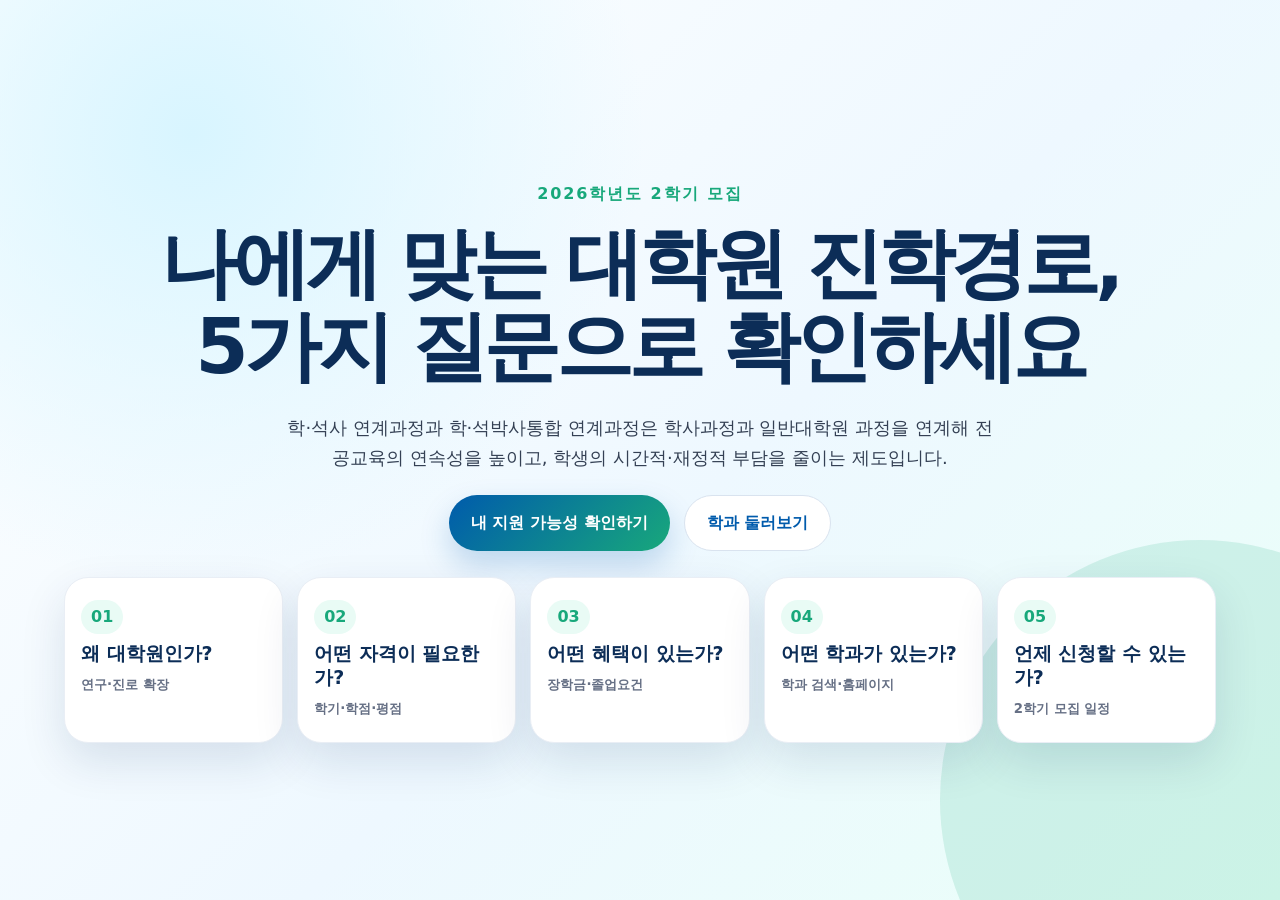
==== index.html @ dcebe4a3 "Add files via upload" ====
<!doctype html>
<html lang="ko">
<head>
  <meta charset="utf-8" />
  <meta name="viewport" content="width=device-width, initial-scale=1" />
  <title>부산대학교 학·석사/학·석박사통합 연계과정 모집 안내</title>
  <meta name="description" content="부산대학교 학·석사 연계과정 및 학·석박사통합 연계과정 안내: 자격 확인, 혜택, 학과, 일정" />
  <link rel="stylesheet" href="style.css" />
</head>
<body>
  <header class="topbar">
    <a class="brand" href="#" onclick="goHome(); return false;" aria-label="처음으로"><span class="seal">PNU</span><span>부산대학교</span></a>
    <nav>
      <a href="#" onclick="openSection('why'); return false;">왜 대학원인가?</a><a href="#" onclick="openSection('check'); return false;">지원 자격</a><a href="#" onclick="openSection('benefits'); return false;">혜택</a><a href="#" onclick="openSection('departments'); return false;">학과</a><a href="#" onclick="openSection('schedule'); return false;">일정</a><a href="#" onclick="openSection('faq'); return false;">Q&A</a>
    </nav>
  </header>

  <main id="top">
    <section class="hero">
      <div class="hero-copy">
        <p class="eyebrow">2026학년도 2학기 모집</p>
        <h1 class="single-line-title">나에게 맞는 대학원 진학경로,<br>5가지 질문으로 확인하세요</h1>
        <p class="lead">학·석사 연계과정과 학·석박사통합 연계과정은 학사과정과 일반대학원 과정을 연계해 전공교육의 연속성을 높이고, 학생의 시간적·재정적 부담을 줄이는 제도입니다.</p>
        <div class="hero-actions"><a class="btn primary" href="#" onclick="openSection('check'); return false;">내 지원 가능성 확인하기</a><a class="btn ghost" href="#" onclick="openSection('departments'); return false;">학과 둘러보기</a></div>
      </div>
      <div class="hero-panel five-questions" aria-label="5가지 핵심 질문">
        <a href="#" onclick="openSection('why'); return false;"><span>01</span><b>왜 대학원인가?</b><small>연구·진로 확장</small></a>
        <a href="#" onclick="openSection('check'); return false;"><span>02</span><b>어떤 자격이 필요한가?</b><small>학기·학점·평점</small></a>
        <a href="#" onclick="openSection('benefits'); return false;"><span>03</span><b>어떤 혜택이 있는가?</b><small>장학금·졸업요건</small></a>
        <a href="#" onclick="openSection('departments'); return false;"><span>04</span><b>어떤 학과가 있는가?</b><small>학과 검색·홈페이지</small></a>
        <a href="#" onclick="openSection('schedule'); return false;"><span>05</span><b>언제 신청할 수 있는가?</b><small>2학기 모집 일정</small></a>
      </div>
    </section>

    <section id="why" class="content-section section why-page">
      <button class="back-btn" type="button" onclick="goHome()">← 처음으로</button>
      <div class="section-title why-title">
        <p class="section-kicker">01 WHY GRADUATE SCHOOL & LINKED PROGRAM</p>
        <h2>왜 대학원인가?<br>왜 연계과정인가?</h2>
        <p>석사는 단순히 학력을 하나 더 쌓는 과정이 아니라, 전공 지식을 바탕으로 실제 문제를 정의하고 해결하는 경험을 만드는 단계입니다. 연계과정은 그 전환을 더 빠르고, 부담은 더 낮게 시작할 수 있도록 돕는 경로입니다.</p>
      </div>

      <div class="why-hero-grid">
        <article class="why-stat primary-stat">
          <span>취업률</span>
          <strong>86.6%</strong>
          <p>대학원 졸업자는 대학교 졸업자보다 높은 취업률을 보이며, 첫 직장 진입 기간도 더 짧게 나타납니다.</p>
        </article>
        <article class="why-stat">
          <span>첫 직장까지</span>
          <strong>3.3개월</strong>
          <p>석사 학위자는 학사 학위자 평균 4.3개월보다 약 한 달 빠르게 첫 직장에 진입합니다.</p>
        </article>
        <article class="why-stat">
          <span>평균 연봉</span>
          <strong>3,371만원</strong>
          <p>학사 평균 2,343만원 대비 약 1,000만원 이상 높은 수준으로 제시됩니다.</p>
        </article>
        <article class="why-stat">
          <span>임금 상승 효과</span>
          <strong>+15.0%</strong>
          <p>대학원 졸업 시 학사 대비 월평균 임금 상승 효과가 있는 것으로 추정됩니다.</p>
        </article>
      </div>

      <div class="why-compare">
        <article>
          <div class="compare-label undergrad">학부</div>
          <h3>지식 습득 중심</h3>
          <ul>
            <li>전공의 기본 개념과 이론을 넓게 배움</li>
            <li>정해진 문제를 이해하고 풀이하는 경험 중심</li>
            <li>진로 탐색의 출발점</li>
          </ul>
        </article>
        <article>
          <div class="compare-label graduate">대학원</div>
          <h3>문제 해결 경험 중심</h3>
          <ul>
            <li>스스로 연구 질문을 만들고 답을 찾아감</li>
            <li>프로젝트·연구실·논문을 통해 전문성을 증명</li>
            <li>전공 연관성이 높은 진로로 연결</li>
          </ul>
        </article>
      </div>

      <div class="why-message-grid">
        <article>
          <span class="why-icon">🌍</span>
          <h3>세계적으로 석사는 ‘기본 자격’이 되는 흐름</h3>
          <p>유럽·미국·일본의 전문 분야에서는 석사가 선택이 아니라 기본 진입 자격처럼 작동하는 경우가 많아지고 있습니다.</p>
        </article>
        <article>
          <span class="why-icon">🤖</span>
          <h3>AI 시대, 단순 스펙보다 ‘전문 문제해결력’</h3>
          <p>반복 업무는 빠르게 자동화되고 있습니다. 대학원은 전공 지식, 데이터 해석, 연구 경험을 통해 대체되기 어려운 역량을 만드는 시간입니다.</p>
        </article>
        <article>
          <span class="why-icon">🚀</span>
          <h3>기약 없는 취준 대신, 성장 경로를 선점</h3>
          <p>취업 준비 기간을 막연히 보내기보다, 연구실 경험과 대학원 과목 이수를 통해 진로의 방향성과 경쟁력을 동시에 높일 수 있습니다.</p>
        </article>
      </div>

      <div class="linked-path-box">
        <div>
          <p class="section-kicker">WHY LINKED PROGRAM</p>
          <h3>그래서, 왜 연계과정인가?</h3>
          <p>학·석사 연계과정과 학·석박사통합 연계과정은 학부에서 대학원으로 넘어가는 시간을 줄이고, 장학금과 졸업요건 완화 혜택을 통해 대학원 진학의 부담을 낮추는 제도입니다.</p>
        </div>
        <ul>
          <li><b>빠르게</b><span>학부 재학 중 대학원 과목 이수, 조건 충족 시 연계 진입</span></li>
          <li><b>가볍게</b><span>등록금 장학금, 연구지원장려금 등 재정 지원 확인</span></li>
          <li><b>확실하게</b><span>관심 학과·연구실·지도교수와 조기에 연결</span></li>
        </ul>
      </div>
    </section>

    <section id="check" class="content-section section checker">
      <button class="back-btn" type="button" onclick="goHome()">← 처음으로</button>
      <div class="section-title">
        <p class="section-kicker">02 ELIGIBILITY CHECK</p>
        <h2>어떤 자격이 필요한가?</h2>
        <p>학과·이수학기·이수학점·평점평균을 입력하면 현재 기준 충족 여부를 간단히 확인할 수 있습니다.</p>
      </div>
      <div class="check-grid">
        <form class="check-card" onsubmit="return false;">
          <label>소속 학과
            <select id="deptSelect" aria-describedby="creditPreview"></select>
          </label>
          <div class="credit-preview" id="creditPreview">
            학과를 선택하면 수료학점 기준이 자동으로 표시됩니다.
          </div>
          <label>현재까지 이수한 학기
            <select id="semesterSelect">
              <option value="4">4학기</option><option value="5">5학기</option><option value="6">6학기</option><option value="7">7학기</option>
              <option value="8">8학기 이상</option>
            </select>
          </label>
          <label>현재 총 이수학점 <input id="creditsInput" type="number" min="0" step="0.5" placeholder="예: 80" /></label>
          <label>총 평점평균 <input id="gpaInput" type="number" min="0" max="4.5" step="0.01" placeholder="예: 3.45" /></label>
          <label class="checkline"><input id="recommendInput" type="checkbox" /> 학과(부)장 또는 지도교수 추천 가능</label>
          <button class="btn primary full" id="checkButton" type="button">확인하기</button>
        </form>
        <div class="result-card" id="resultCard">
          <span class="result-badge">입력 대기</span>
          <h3>정보를 입력하면 결과가 표시됩니다.</h3>
          <p>※ 당해 학기 계절수업 이수학점은 반영하지 않습니다.</p>
        </div>
      </div>
      <div class="notice-row">
        <div><b>개정 전 규정으로도 만족</b><span>현재 모집요강 기준으로 지원 가능성이 높습니다.</span></div>
        <div><b>두 기준 모두 미달하나 희망</b><span>희망 대학원 학과·소속 학과에 상담을 요청하고, 다음 모집 시점의 학점·성적 보완 계획을 세울 수 있습니다.</span></div>
      </div>
    </section>

    <section id="credits" class="content-section section soft">
      <button class="back-btn" type="button" onclick="goHome()">← 처음으로</button>
      <p class="section-kicker">03 HOW TO CHECK CREDITS</p>
      <h2>학점과 학기는 이렇게 확인하세요</h2>
      <ol class="steps">
        <li><b>학생지원시스템 접속</b><span>성적/학적 메뉴에서 총 이수학점과 이수학기를 확인합니다.</span></li>
        <li><b>소속 학과 선택</b><span>학과를 선택하면 해당 학과의 수료학점 기준이 자동으로 표시됩니다.</span></li>
        <li><b>계절수업 제외</b><span>신청 학기의 계절수업 학점은 지원자격 산정에 반영하지 않습니다.</span></li>
        <li><b>최종 확인</b><span>지원 전 소속 학과 또는 진학 희망 대학원 소속 단과대학 행정실에 확인합니다.</span></li>
      </ol>
    </section>

    <section id="benefits" class="content-section section">
      <button class="back-btn" type="button" onclick="goHome()">← 처음으로</button>
      <div class="section-title">
        <p class="section-kicker">04 BENEFITS</p>
        <h2>어떤 혜택이 있는가?</h2>
        <p>장학금과 졸업요건 완화, 대학원 입학 무시험 특별전형 등 실질적인 혜택을 한눈에 볼 수 있도록 재구성했습니다.</p>
      </div>
      <div class="benefit-grid">
        <article class="benefit big"><span>A</span><h3>연계과정 규정상 혜택</h3><p>학부 졸업논문 또는 졸업시험 등 전공별 졸업요건 면제, 일반선택 6학점 감면, 대학원 입학 무시험 특별전형.</p></article>
        <article class="benefit"><span>B</span><h3>BK21 Bridge 장학금</h3><p>BK21 참여학과의 학사과정 최종학기 재학생 대상. 최대 4개월 동안 매월 70만원 지급.</p></article>
        <article class="benefit"><span>C</span><h3>PNU 1000 AX 인재양성 지원</h3><p>SAM분야 진흥장려금, 연구지원장려금 등 연계 가능한 지원 영역을 안내하는 공간입니다.</p></article>
        <article class="benefit"><span>D</span><h3>개별 연구실 지원</h3><p>연구실별 인건비, 프로젝트 참여, 학회·연구비 지원 등은 대학원 학과 홍보 카드에 추가해 안내할 수 있습니다.</p></article>
      </div>
      <div class="table-wrap"><table><thead><tr><th>구분</th><th>지원대상</th><th>지원내용</th><th>유의사항</th></tr></thead><tbody>
        <tr><td>학·석사 연계과정 장학금</td><td>학·석사 연계과정 재학생</td><td>석사과정 2, 3학기 등록금 전액</td><td>8학기 이수자는 학사과정 졸업 전체평점평균 3.8 이상일 때 지급</td></tr>
        <tr><td>학·석박사통합 연계과정 장학금</td><td>학·석박사통합 연계과정 재학생</td><td>석사 2·3학기, 박사 5·6학기 등록금 전액</td><td>등록 후 학기 중 학생 개별 계좌로 지급 예정</td></tr>
        <tr><td>SAM분야 진흥장려금</td><td>기초보호학문분야 재학생</td><td>학기당 50만원 내외</td><td>성적·서류 기준 충족 필요</td></tr>
        <tr><td>연구지원장려금</td><td>연계과정 재학생</td><td>학기당 50만원</td><td>학회참석, 연구자료 수집 등 연구 관련 경비</td></tr>
      </tbody></table></div>
    </section>

    <section id="departments" class="content-section section soft">
      <button class="back-btn" type="button" onclick="goHome()">← 처음으로</button>
      <div class="section-title">
        <p class="section-kicker">05 DEPARTMENTS</p>
        <h2>어떤 학과가 있는가?</h2>
        <p>부산대학교 일반대학원 학과안내 정보를 바탕으로 위치, 전화번호, 홈페이지 바로가기를 카드형 배너로 구성했습니다. 학과명·계열·해시태그 키워드로 검색해 원하는 대학원 학과를 빠르게 확인할 수 있습니다.</p>
      </div>
      <div class="department-tools" aria-label="학과 검색 및 계열 필터">
        <label class="dept-search">학과 검색
          <input id="graduateDeptSearch" type="search" placeholder="예: 경영학과, #AI, #바이오, #교사교육" />
        </label>
        <div class="dept-tabs" id="graduateDeptTabs" aria-label="계열 선택"></div>
      </div>
      <div class="dept-info-note">
        <b>안내</b>
        <span>학과별 세부 전형, 면접 여부, 모집인원은 지원 학과 사무실에서 최종 확인해야 합니다. 해시태그는 학과명·계열·홈페이지 성격을 바탕으로 한 탐색용 키워드입니다.</span>
      </div>
      <div class="graduate-dept-grid" id="graduateDeptGrid"></div>
    </section>

    <section id="schedule" class="content-section section">
      <button class="back-btn" type="button" onclick="goHome()">← 처음으로</button>
      <p class="section-kicker">06 SCHEDULE</p><h2>2026학년도 2학기 전형 일정</h2>
      <div class="timeline">
        <div><time>추후 공지</time><b>지원서 교부·접수</b><span>진학 희망 대학원 소속 단과대학 행정실 제출</span></div>
        <div><time>추후 공지</time><b>전형</b><span>모집학과별 시행, 필요 시 면접 실시</span></div>
        <div><time>추후 공지</time><b>전형결과 제출</b><span>단과대학에서 결과 취합 후 학사과 제출</span></div>
        <div><time>추후 공지</time><b>합격자 발표</b><span>단과대학 또는 모집학과에서 개별 통지</span></div>
      </div>
    </section>

    <section id="faq" class="content-section section soft">
      <button class="back-btn" type="button" onclick="goHome()">← 처음으로</button>
      <p class="section-kicker">07 FAQ</p><h2>자주 묻는 질문</h2>
      <details open><summary>학사과정과 대학원 학과가 달라도 지원할 수 있나요?</summary><p>가능합니다. 다만 소속대학 학과(부)장 또는 지도교수의 추천을 받아야 하며, 진학 희망 대학원 학과의 선수과목을 졸업 전까지 이수해야 할 수 있습니다.</p></details>
      <details><summary>대학원 입학시험을 따로 보나요?</summary><p>대학원 입학 무시험 특별전형으로 선발됩니다. 다만 학과가 희망하는 경우 면접을 실시할 수 있습니다.</p></details>
      <details><summary>선발 후 수강신청 학점은 어떻게 되나요?</summary><p>선발된 학기부터 매 학기 최대 6학점까지 추가 신청할 수 있습니다.</p></details>
      <details><summary>포기하면 장학금은 어떻게 되나요?</summary><p>석사 또는 박사과정 중 중도 포기하는 경우, 포기한 날이 속하는 학기의 장학금은 반납해야 합니다. BK21 Bridge 장학금 및 장려금은 별도 기준을 따릅니다.</p></details>
    </section>

    <section id="contact" class="content-section section contact">
      <button class="back-btn" type="button" onclick="goHome()">← 처음으로</button>
      <div><p class="section-kicker">CONTACT</p><h2>문의처</h2></div>
      <div class="contact-grid">
        <p><b>학사과</b><span>학적 051-510-1212~3 / 수업 051-510-1221~3</span></p>
        <p><b>재무과</b><span>등록금 051-510-1051</span></p>
        <p><b>학생과</b><span>연계과정 장학금, SAM분야 진흥장려금 051-510-1282</span></p>
        <p><b>대학원혁신실</b><span>BK21 Bridge 장학금, 연구지원장려금 051-510-7988, 1901</span></p>
      </div>
    </section>
  </main>

  <footer>© Pusan National University · 학·석사/학·석박사통합 연계과정 안내 페이지 초안</footer>
<script>

function openSection(sectionId) {
  const hero = document.querySelector('.hero');
  if (hero) hero.style.display = 'none';
  document.querySelectorAll('.content-section').forEach(section => {
    section.classList.remove('active');
  });
  const target = document.getElementById(sectionId);
  if (target) {
    target.classList.add('active');
    target.scrollTop = 0;
  }
}
function goHome() {
  document.querySelectorAll('.content-section').forEach(section => {
    section.classList.remove('active');
  });
  const hero = document.querySelector('.hero');
  if (hero) hero.style.display = 'grid';
}

const DEPT_OPTIONS = [{"label": "간호대학 간호학과", "total": 134, "semCredits": [17, 34, 51, 68, 85, 102, 118, 134, null, null, null, null], "source": "간호대학 간호학과", "note": ""}, {"label": "경영대학 경영학과", "total": 126, "semCredits": [16, 32, 48, 64, 80, 96, 111, 126, null, null, null, null], "source": "인문대학 전 학과, 사회과학대학 행정학과·정치외교학과·사회학과·심리학과·미디어커뮤니케이션학과, 생활과학대학 스포츠과학과, 경영대학 경영학과,글로벌자유전공학부", "note": ""}, {"label": "경제통상대학 국제학부", "total": 125, "semCredits": [16, 32, 48, 64, 80, 96, 110.5, 125, null, null, null, null], "source": "경제통상대학 국제학부", "note": ""}, {"label": "경제통상대학 국제학부를 제외한 전 학과(부)", "total": 128, "semCredits": [16, 32, 48, 64, 80, 96, 112, 128, null, null, null, null], "source": "경제통상대학 국제학부를 제외한 전 학과(부)", "note": "국제학부는 125학점 기준을 선택"}, {"label": "공과대학 건축학과", "total": 168, "semCredits": [17, 34, 51, 68, 85, 102, 119, 136, 152, 168, null, null], "source": "공과대학 건축학과", "note": ""}, {"label": "공과대학 건축학과를 제외한 전 학과(부)", "total": 137, "semCredits": [17, 34, 51, 68, 85, 102, 119.5, 137, null, null, null, null], "source": "공과대학 건축학과를 제외한 전 학과(부), 나노과학기술대학 전 학과, 생명자원과학대학 바이오산업기계공학과·IT응용공학과·바이오환경에너지학과·조경학과", "note": "건축학과는 168학점 기준을 선택"}, {"label": "글로벌자유전공학부", "total": 126, "semCredits": [16, 32, 48, 64, 80, 96, 111, 126, null, null, null, null], "source": "인문대학 전 학과, 사회과학대학 행정학과·정치외교학과·사회학과·심리학과·미디어커뮤니케이션학과, 생활과학대학 스포츠과학과, 경영대학 경영학과,글로벌자유전공학부", "note": ""}, {"label": "나노과학기술대학 전 학과", "total": 137, "semCredits": [17, 34, 51, 68, 85, 102, 119.5, 137, null, null, null, null], "source": "공과대학 건축학과를 제외한 전 학과(부), 나노과학기술대학 전 학과, 생명자원과학대학 바이오산업기계공학과·IT응용공학과·바이오환경에너지학과·조경학과", "note": "나노과학기술대학 소속 학과 공통 기준"}, {"label": "사범대학 교육학과", "total": 135, "semCredits": [17, 34, 51, 68, 85, 102, 118.5, 135, null, null, null, null], "source": "사범대학 국어교육과·영어교육과·독어교육과·불어교육과·교육학과·일반사회교육과·역사교육과·지리교육과·윤리교육과·체육교육과", "note": ""}, {"label": "사범대학 국어교육과", "total": 135, "semCredits": [17, 34, 51, 68, 85, 102, 118.5, 135, null, null, null, null], "source": "사범대학 국어교육과·영어교육과·독어교육과·불어교육과·교육학과·일반사회교육과·역사교육과·지리교육과·윤리교육과·체육교육과", "note": ""}, {"label": "사범대학 독어교육과", "total": 135, "semCredits": [17, 34, 51, 68, 85, 102, 118.5, 135, null, null, null, null], "source": "사범대학 국어교육과·영어교육과·독어교육과·불어교육과·교육학과·일반사회교육과·역사교육과·지리교육과·윤리교육과·체육교육과", "note": ""}, {"label": "사범대학 물리교육과", "total": 141, "semCredits": [17.5, 35, 52.5, 70, 87.5, 105, 123, 141, null, null, null, null], "source": "사범대학 수학교육과·물리교육과·화학교육과·생물교육과·지구과학교육과·유아교육과·특수교육과", "note": ""}, {"label": "사범대학 불어교육과", "total": 135, "semCredits": [17, 34, 51, 68, 85, 102, 118.5, 135, null, null, null, null], "source": "사범대학 국어교육과·영어교육과·독어교육과·불어교육과·교육학과·일반사회교육과·역사교육과·지리교육과·윤리교육과·체육교육과", "note": ""}, {"label": "사범대학 생물교육과", "total": 141, "semCredits": [17.5, 35, 52.5, 70, 87.5, 105, 123, 141, null, null, null, null], "source": "사범대학 수학교육과·물리교육과·화학교육과·생물교육과·지구과학교육과·유아교육과·특수교육과", "note": ""}, {"label": "사범대학 수학교육과", "total": 141, "semCredits": [17.5, 35, 52.5, 70, 87.5, 105, 123, 141, null, null, null, null], "source": "사범대학 수학교육과·물리교육과·화학교육과·생물교육과·지구과학교육과·유아교육과·특수교육과", "note": ""}, {"label": "사범대학 역사교육과", "total": 135, "semCredits": [17, 34, 51, 68, 85, 102, 118.5, 135, null, null, null, null], "source": "사범대학 국어교육과·영어교육과·독어교육과·불어교육과·교육학과·일반사회교육과·역사교육과·지리교육과·윤리교육과·체육교육과", "note": ""}, {"label": "사범대학 영어교육과", "total": 135, "semCredits": [17, 34, 51, 68, 85, 102, 118.5, 135, null, null, null, null], "source": "사범대학 국어교육과·영어교육과·독어교육과·불어교육과·교육학과·일반사회교육과·역사교육과·지리교육과·윤리교육과·체육교육과", "note": ""}, {"label": "사범대학 유아교육과", "total": 141, "semCredits": [17.5, 35, 52.5, 70, 87.5, 105, 123, 141, null, null, null, null], "source": "사범대학 수학교육과·물리교육과·화학교육과·생물교육과·지구과학교육과·유아교육과·특수교육과", "note": ""}, {"label": "사범대학 윤리교육과", "total": 135, "semCredits": [17, 34, 51, 68, 85, 102, 118.5, 135, null, null, null, null], "source": "사범대학 국어교육과·영어교육과·독어교육과·불어교육과·교육학과·일반사회교육과·역사교육과·지리교육과·윤리교육과·체육교육과", "note": ""}, {"label": "사범대학 일반사회교육과", "total": 135, "semCredits": [17, 34, 51, 68, 85, 102, 118.5, 135, null, null, null, null], "source": "사범대학 국어교육과·영어교육과·독어교육과·불어교육과·교육학과·일반사회교육과·역사교육과·지리교육과·윤리교육과·체육교육과", "note": ""}, {"label": "사범대학 지구과학교육과", "total": 141, "semCredits": [17.5, 35, 52.5, 70, 87.5, 105, 123, 141, null, null, null, null], "source": "사범대학 수학교육과·물리교육과·화학교육과·생물교육과·지구과학교육과·유아교육과·특수교육과", "note": ""}, {"label": "사범대학 지리교육과", "total": 135, "semCredits": [17, 34, 51, 68, 85, 102, 118.5, 135, null, null, null, null], "source": "사범대학 국어교육과·영어교육과·독어교육과·불어교육과·교육학과·일반사회교육과·역사교육과·지리교육과·윤리교육과·체육교육과", "note": ""}, {"label": "사범대학 체육교육과", "total": 135, "semCredits": [17, 34, 51, 68, 85, 102, 118.5, 135, null, null, null, null], "source": "사범대학 국어교육과·영어교육과·독어교육과·불어교육과·교육학과·일반사회교육과·역사교육과·지리교육과·윤리교육과·체육교육과", "note": ""}, {"label": "사범대학 특수교육과", "total": 141, "semCredits": [17.5, 35, 52.5, 70, 87.5, 105, 123, 141, null, null, null, null], "source": "사범대학 수학교육과·물리교육과·화학교육과·생물교육과·지구과학교육과·유아교육과·특수교육과", "note": ""}, {"label": "사범대학 화학교육과", "total": 141, "semCredits": [17.5, 35, 52.5, 70, 87.5, 105, 123, 141, null, null, null, null], "source": "사범대학 수학교육과·물리교육과·화학교육과·생물교육과·지구과학교육과·유아교육과·특수교육과", "note": ""}, {"label": "사회과학대학 문헌정보학과", "total": 129, "semCredits": [16, 32, 48, 64, 80, 96, 112.5, 129, null, null, null, null], "source": "사회과학대학 사회복지학과·문헌정보학과, 자연과학대학 전 학과, 생활과학대학 스포츠과학과를 제외한 전 학과, 예술대학 전 학과, 생명자원과학대학 식품자원경제학과", "note": ""}, {"label": "사회과학대학 미디어커뮤니케이션학과", "total": 126, "semCredits": [16, 32, 48, 64, 80, 96, 111, 126, null, null, null, null], "source": "인문대학 전 학과, 사회과학대학 행정학과·정치외교학과·사회학과·심리학과·미디어커뮤니케이션학과, 생활과학대학 스포츠과학과, 경영대학 경영학과,글로벌자유전공학부", "note": ""}, {"label": "사회과학대학 사회복지학과", "total": 129, "semCredits": [16, 32, 48, 64, 80, 96, 112.5, 129, null, null, null, null], "source": "사회과학대학 사회복지학과·문헌정보학과, 자연과학대학 전 학과, 생활과학대학 스포츠과학과를 제외한 전 학과, 예술대학 전 학과, 생명자원과학대학 식품자원경제학과", "note": ""}, {"label": "사회과학대학 사회학과", "total": 126, "semCredits": [16, 32, 48, 64, 80, 96, 111, 126, null, null, null, null], "source": "인문대학 전 학과, 사회과학대학 행정학과·정치외교학과·사회학과·심리학과·미디어커뮤니케이션학과, 생활과학대학 스포츠과학과, 경영대학 경영학과,글로벌자유전공학부", "note": ""}, {"label": "사회과학대학 심리학과", "total": 126, "semCredits": [16, 32, 48, 64, 80, 96, 111, 126, null, null, null, null], "source": "인문대학 전 학과, 사회과학대학 행정학과·정치외교학과·사회학과·심리학과·미디어커뮤니케이션학과, 생활과학대학 스포츠과학과, 경영대학 경영학과,글로벌자유전공학부", "note": ""}, {"label": "사회과학대학 정치외교학과", "total": 126, "semCredits": [16, 32, 48, 64, 80, 96, 111, 126, null, null, null, null], "source": "인문대학 전 학과, 사회과학대학 행정학과·정치외교학과·사회학과·심리학과·미디어커뮤니케이션학과, 생활과학대학 스포츠과학과, 경영대학 경영학과,글로벌자유전공학부", "note": ""}, {"label": "사회과학대학 행정학과", "total": 126, "semCredits": [16, 32, 48, 64, 80, 96, 111, 126, null, null, null, null], "source": "인문대학 전 학과, 사회과학대학 행정학과·정치외교학과·사회학과·심리학과·미디어커뮤니케이션학과, 생활과학대학 스포츠과학과, 경영대학 경영학과,글로벌자유전공학부", "note": ""}, {"label": "생명자원과학대학 IT응용공학과", "total": 137, "semCredits": [17, 34, 51, 68, 85, 102, 119.5, 137, null, null, null, null], "source": "공과대학 건축학과를 제외한 전 학과(부), 나노과학기술대학 전 학과, 생명자원과학대학 바이오산업기계공학과·IT응용공학과·바이오환경에너지학과·조경학과", "note": ""}, {"label": "생명자원과학대학 동물생명자원과학과", "total": 132, "semCredits": [16.5, 33, 49.5, 66, 82.5, 99, 115.5, 132, null, null, null, null], "source": "생명자원과학대학 식물생명과학과·원예생명과학과·동물생명자원과학과·식품공학과·생명환경화학과·바이오소재과학과", "note": ""}, {"label": "생명자원과학대학 바이오산업기계공학과", "total": 137, "semCredits": [17, 34, 51, 68, 85, 102, 119.5, 137, null, null, null, null], "source": "공과대학 건축학과를 제외한 전 학과(부), 나노과학기술대학 전 학과, 생명자원과학대학 바이오산업기계공학과·IT응용공학과·바이오환경에너지학과·조경학과", "note": ""}, {"label": "생명자원과학대학 바이오소재과학과", "total": 132, "semCredits": [16.5, 33, 49.5, 66, 82.5, 99, 115.5, 132, null, null, null, null], "source": "생명자원과학대학 식물생명과학과·원예생명과학과·동물생명자원과학과·식품공학과·생명환경화학과·바이오소재과학과", "note": ""}, {"label": "생명자원과학대학 바이오환경에너지학과", "total": 137, "semCredits": [17, 34, 51, 68, 85, 102, 119.5, 137, null, null, null, null], "source": "공과대학 건축학과를 제외한 전 학과(부), 나노과학기술대학 전 학과, 생명자원과학대학 바이오산업기계공학과·IT응용공학과·바이오환경에너지학과·조경학과", "note": ""}, {"label": "생명자원과학대학 생명환경화학과", "total": 132, "semCredits": [16.5, 33, 49.5, 66, 82.5, 99, 115.5, 132, null, null, null, null], "source": "생명자원과학대학 식물생명과학과·원예생명과학과·동물생명자원과학과·식품공학과·생명환경화학과·바이오소재과학과", "note": ""}, {"label": "생명자원과학대학 식물생명과학과", "total": 132, "semCredits": [16.5, 33, 49.5, 66, 82.5, 99, 115.5, 132, null, null, null, null], "source": "생명자원과학대학 식물생명과학과·원예생명과학과·동물생명자원과학과·식품공학과·생명환경화학과·바이오소재과학과", "note": ""}, {"label": "생명자원과학대학 식품공학과", "total": 132, "semCredits": [16.5, 33, 49.5, 66, 82.5, 99, 115.5, 132, null, null, null, null], "source": "생명자원과학대학 식물생명과학과·원예생명과학과·동물생명자원과학과·식품공학과·생명환경화학과·바이오소재과학과", "note": ""}, {"label": "생명자원과학대학 식품자원경제학과", "total": 129, "semCredits": [16, 32, 48, 64, 80, 96, 112.5, 129, null, null, null, null], "source": "사회과학대학 사회복지학과·문헌정보학과, 자연과학대학 전 학과, 생활과학대학 스포츠과학과를 제외한 전 학과, 예술대학 전 학과, 생명자원과학대학 식품자원경제학과", "note": ""}, {"label": "생명자원과학대학 원예생명과학과", "total": 132, "semCredits": [16.5, 33, 49.5, 66, 82.5, 99, 115.5, 132, null, null, null, null], "source": "생명자원과학대학 식물생명과학과·원예생명과학과·동물생명자원과학과·식품공학과·생명환경화학과·바이오소재과학과", "note": ""}, {"label": "생명자원과학대학 조경학과", "total": 137, "semCredits": [17, 34, 51, 68, 85, 102, 119.5, 137, null, null, null, null], "source": "공과대학 건축학과를 제외한 전 학과(부), 나노과학기술대학 전 학과, 생명자원과학대학 바이오산업기계공학과·IT응용공학과·바이오환경에너지학과·조경학과", "note": ""}, {"label": "생활과학대학 스포츠과학과", "total": 126, "semCredits": [16, 32, 48, 64, 80, 96, 111, 126, null, null, null, null], "source": "인문대학 전 학과, 사회과학대학 행정학과·정치외교학과·사회학과·심리학과·미디어커뮤니케이션학과, 생활과학대학 스포츠과학과, 경영대학 경영학과,글로벌자유전공학부", "note": ""}, {"label": "생활과학대학 스포츠과학과를 제외한 전 학과", "total": 129, "semCredits": [16, 32, 48, 64, 80, 96, 112.5, 129, null, null, null, null], "source": "사회과학대학 사회복지학과·문헌정보학과, 자연과학대학 전 학과, 생활과학대학 스포츠과학과를 제외한 전 학과, 예술대학 전 학과, 생명자원과학대학 식품자원경제학과", "note": "스포츠과학과는 126학점 기준을 선택"}, {"label": "약학대학 약학부", "total": 229, "semCredits": [19.5, 39, 59, 79, 99.5, 120, 139, 158, 179.5, 201, 215, 229], "source": "약학대학 약학부", "note": ""}, {"label": "예술대학 전 학과", "total": 129, "semCredits": [16, 32, 48, 64, 80, 96, 112.5, 129, null, null, null, null], "source": "사회과학대학 사회복지학과·문헌정보학과, 자연과학대학 전 학과, 생활과학대학 스포츠과학과를 제외한 전 학과, 예술대학 전 학과, 생명자원과학대학 식품자원경제학과", "note": "예술대학 소속 학과 공통 기준"}, {"label": "원예생명과학과 특성화고졸재직자", "total": 120, "semCredits": [16, 32, 46, 60, 75, 90, 105, 120, null, null, null, null], "source": "원예생명과학과 특성화고졸재직자", "note": ""}, {"label": "의과대학 의예과", "total": 82, "semCredits": [20.5, 41, 61.5, 82, null, null, null, null, null, null, null, null], "source": "의과대학 의예과", "note": ""}, {"label": "의과대학 의학과", "total": 181, "semCredits": [20, 40, 60, 80, 100, 120, 150.5, 181, null, null, null, null], "source": "의과대학 의학과", "note": ""}, {"label": "인문대학 전 학과", "total": 126, "semCredits": [16, 32, 48, 64, 80, 96, 111, 126, null, null, null, null], "source": "인문대학 전 학과, 사회과학대학 행정학과·정치외교학과·사회학과·심리학과·미디어커뮤니케이션학과, 생활과학대학 스포츠과학과, 경영대학 경영학과,글로벌자유전공학부", "note": "인문대학 소속 학과 공통 기준"}, {"label": "자연과학대학 전 학과", "total": 129, "semCredits": [16, 32, 48, 64, 80, 96, 112.5, 129, null, null, null, null], "source": "사회과학대학 사회복지학과·문헌정보학과, 자연과학대학 전 학과, 생활과학대학 스포츠과학과를 제외한 전 학과, 예술대학 전 학과, 생명자원과학대학 식품자원경제학과", "note": "자연과학대학 소속 학과 공통 기준"}, {"label": "정보의생명공학대학 전 학과(부)", "total": 133, "semCredits": [17, 34, 51, 68, 85, 102, 117.5, 133, null, null, null, null], "source": "정보의생명공학대학 전 학과(부)", "note": "정보의생명공학대학 소속 학과(부) 공통 기준"}, {"label": "치의학전문대학원 학·석사통합과정 중 학사과정", "total": 104, "semCredits": [17.5, 35, 52.5, 70, 87, 104, null, null, null, null, null, null], "source": "치의학전문대학원 및 한의학전문대학원 학·석사통합과정 중 학사과정", "note": ""}, {"label": "한의학전문대학원 학·석사통합과정 중 학사과정", "total": 104, "semCredits": [17.5, 35, 52.5, 70, 87, 104, null, null, null, null, null, null], "source": "치의학전문대학원 및 한의학전문대학원 학·석사통합과정 중 학사과정", "note": ""}];

const GRAD_DEPARTMENTS = [
  {
    "category": "인문사회계열",
    "name": "국어국문학과",
    "location": "인문대 교수연구동 109호",
    "phone": "051-510-1509",
    "homepage": "https://bkorea.pusan.ac.kr/bkorea/index.do",
    "keywords": [
      "#인문사회",
      "#인문",
      "#사회과학",
      "#전공홈페이지",
      "#한국어",
      "#한국문학",
      "#문학",
      "#언어",
      "#국어국문"
    ]
  },
  {
    "category": "인문사회계열",
    "name": "일어일문학과",
    "location": "인문대 교수연구동 109호",
    "phone": "051-510-1509",
    "homepage": "https://japan.pusan.ac.kr/japan/index.do",
    "keywords": [
      "#인문사회",
      "#인문",
      "#사회과학",
      "#전공홈페이지",
      "#일본어",
      "#일본문학",
      "#일본문화",
      "#일어일문"
    ]
  },
  {
    "category": "인문사회계열",
    "name": "영어영문학과",
    "location": "인문대 교수연구동 114호",
    "phone": "051-510-1510",
    "homepage": "https://pnuenglish.pusan.ac.kr/pnuenglish/index.do",
    "keywords": [
      "#인문사회",
      "#인문",
      "#사회과학",
      "#전공홈페이지",
      "#영어",
      "#영문학",
      "#영미문화",
      "#영어영문"
    ]
  },
  {
    "category": "인문사회계열",
    "name": "한문학과",
    "location": "인문대 교수연구동 213호",
    "phone": "051-510-1516",
    "homepage": "https://hanmun.pusan.ac.kr/hanmun/index.do",
    "keywords": [
      "#인문사회",
      "#인문",
      "#사회과학",
      "#전공홈페이지",
      "#한문",
      "#고전",
      "#동아시아"
    ]
  },
  {
    "category": "인문사회계열",
    "name": "사학과",
    "location": "인문대 교수연구동 216호",
    "phone": "051-510-1513",
    "homepage": "https://history.pusan.ac.kr/history/index.do",
    "keywords": [
      "#인문사회",
      "#인문",
      "#사회과학",
      "#전공홈페이지",
      "#역사",
      "#한국사",
      "#세계사"
    ]
  },
  {
    "category": "인문사회계열",
    "name": "독어독문학과",
    "location": "인문대 교수연구동 116호",
    "phone": "051-510-1512",
    "homepage": "https://german.pusan.ac.kr/german/index.do",
    "keywords": [
      "#인문사회",
      "#인문",
      "#사회과학",
      "#전공홈페이지",
      "#독일어",
      "#독일문학",
      "#유럽문화",
      "#독어독문"
    ]
  },
  {
    "category": "인문사회계열",
    "name": "노어노문학과",
    "location": "인문대 교수연구동 117호",
    "phone": "051-510-1671",
    "homepage": "https://russia.pusan.ac.kr/russia/index.do",
    "keywords": [
      "#인문사회",
      "#인문",
      "#사회과학",
      "#전공홈페이지",
      "#러시아어",
      "#러시아문학",
      "#지역학",
      "#노어노문"
    ]
  },
  {
    "category": "인문사회계열",
    "name": "언어정보학과",
    "location": "인문대 교수연구동 215호",
    "phone": "051-510-1518",
    "homepage": "https://linguistics.pusan.ac.kr/linguistics/index.do",
    "keywords": [
      "#인문사회",
      "#인문",
      "#사회과학",
      "#전공홈페이지",
      "#언어학",
      "#언어정보",
      "#텍스트분석"
    ]
  },
  {
    "category": "인문사회계열",
    "name": "불어불문학과",
    "location": "인문대 교수연구동 115호",
    "phone": "051-510-1511",
    "homepage": "https://french.pusan.ac.kr/french/index.do",
    "keywords": [
      "#인문사회",
      "#인문",
      "#사회과학",
      "#전공홈페이지",
      "#프랑스어",
      "#프랑스문학",
      "#유럽문화",
      "#불어불문"
    ]
  },
  {
    "category": "인문사회계열",
    "name": "중어중문학과",
    "location": "인문대 교수연구동 108호",
    "phone": "051-510-1508",
    "homepage": "https://china.pusan.ac.kr/china/index.do",
    "keywords": [
      "#인문사회",
      "#인문",
      "#사회과학",
      "#전공홈페이지",
      "#중국어",
      "#중국문학",
      "#중국문화",
      "#중어중문"
    ]
  },
  {
    "category": "인문사회계열",
    "name": "고고학과",
    "location": "인문대 교수연구동 218호",
    "phone": "051-510-1517",
    "homepage": "https://archaeology.pusan.ac.kr/archaeology/index.do",
    "keywords": [
      "#인문사회",
      "#인문",
      "#사회과학",
      "#전공홈페이지",
      "#고고학",
      "#문화유산",
      "#발굴",
      "#고고"
    ]
  },
  {
    "category": "인문사회계열",
    "name": "철학과",
    "location": "인문대 교수연구동 217호",
    "phone": "051-510-1514",
    "homepage": "https://philosophy.pusan.ac.kr/philosophy/index.do",
    "keywords": [
      "#인문사회",
      "#인문",
      "#사회과학",
      "#전공홈페이지",
      "#철학",
      "#윤리",
      "#인문학"
    ]
  },
  {
    "category": "인문사회계열",
    "name": "행정학과",
    "location": "사회관 213호",
    "phone": "051-510-1557",
    "homepage": "https://pub-adm.pusan.ac.kr/pub-adm/index.do",
    "keywords": [
      "#인문사회",
      "#인문",
      "#사회과학",
      "#전공홈페이지",
      "#행정학",
      "#정책",
      "#공공관리",
      "#행정"
    ]
  },
  {
    "category": "인문사회계열",
    "name": "정치외교학과",
    "location": "사회관 124호",
    "phone": "051-510-1558",
    "homepage": "https://bkorea.pusan.ac.kr/bkorea/index.do",
    "keywords": [
      "#인문사회",
      "#인문",
      "#사회과학",
      "#전공홈페이지",
      "#정치학",
      "#외교",
      "#국제관계",
      "#정치외교"
    ]
  },
  {
    "category": "인문사회계열",
    "name": "사회학과",
    "location": "사회관 314호",
    "phone": "051-510-1560",
    "homepage": "https://soc.pusan.ac.kr/soc/index.do",
    "keywords": [
      "#인문사회",
      "#인문",
      "#사회과학",
      "#전공홈페이지",
      "#사회조사",
      "#사회문제",
      "#데이터분석",
      "#사회"
    ]
  },
  {
    "category": "인문사회계열",
    "name": "심리학과",
    "location": "사회관 416호",
    "phone": "051-510-1561",
    "homepage": "https://psy.pusan.ac.kr/psy/index.do",
    "keywords": [
      "#인문사회",
      "#인문",
      "#사회과학",
      "#전공홈페이지",
      "#심리학",
      "#상담",
      "#인지과학",
      "#심리"
    ]
  },
  {
    "category": "인문사회계열",
    "name": "미디어커뮤니케이션학과",
    "location": "사회관 117호",
    "phone": "051-510-1563",
    "homepage": "https://comm.pusan.ac.kr/comm/index.do",
    "keywords": [
      "#인문사회",
      "#인문",
      "#사회과학",
      "#전공홈페이지",
      "#미디어",
      "#커뮤니케이션",
      "#저널리즘",
      "#미디어커뮤니케이션"
    ]
  },
  {
    "category": "인문사회계열",
    "name": "사회복지학과",
    "location": "사회관 417호",
    "phone": "051-510-1559",
    "homepage": "https://swf.pusan.ac.kr/swf/index.do",
    "keywords": [
      "#인문사회",
      "#인문",
      "#사회과학",
      "#전공홈페이지",
      "#사회복지",
      "#복지정책",
      "#지역사회"
    ]
  },
  {
    "category": "인문사회계열",
    "name": "문헌정보학과",
    "location": "사회관 108호",
    "phone": "051-510-1562",
    "homepage": "https://lais.pusan.ac.kr/",
    "keywords": [
      "#인문사회",
      "#인문",
      "#사회과학",
      "#전공홈페이지",
      "#문헌정보",
      "#도서관",
      "#정보서비스"
    ]
  },
  {
    "category": "인문사회계열",
    "name": "국어교육학과",
    "location": "제2사범관 306호",
    "phone": "051-510-1611",
    "homepage": "https://koredu.pusan.ac.kr/koredu/index.do",
    "keywords": [
      "#인문사회",
      "#인문",
      "#사회과학",
      "#전공홈페이지",
      "#한국어",
      "#한국문학",
      "#문학",
      "#언어",
      "#교육학"
    ]
  },
  {
    "category": "인문사회계열",
    "name": "교육학과",
    "location": "제2교수연구동 413호",
    "phone": "051-510-1615",
    "homepage": "https://ed.pusan.ac.kr/ed/index.do",
    "keywords": [
      "#인문사회",
      "#인문",
      "#사회과학",
      "#전공홈페이지",
      "#교육학",
      "#교육정책",
      "#교육공학",
      "#교육"
    ]
  },
  {
    "category": "인문사회계열",
    "name": "유아교육학과",
    "location": "보육종합센터 403호",
    "phone": "051-510-1616",
    "homepage": "https://child.pusan.ac.kr/child/index.do",
    "keywords": [
      "#인문사회",
      "#인문",
      "#사회과학",
      "#전공홈페이지",
      "#교육학",
      "#교육정책",
      "#교육공학",
      "#유아교육",
      "#영유아"
    ]
  },
  {
    "category": "인문사회계열",
    "name": "특수교육학과",
    "location": "성학관 408호",
    "phone": "051-510-1643",
    "homepage": "https://special.pusan.ac.kr/special/index.do",
    "keywords": [
      "#인문사회",
      "#인문",
      "#사회과학",
      "#전공홈페이지",
      "#교육학",
      "#교육정책",
      "#교육공학",
      "#특수교육",
      "#장애교육"
    ]
  },
  {
    "category": "인문사회계열",
    "name": "윤리교육학과",
    "location": "제1사범관 404호",
    "phone": "051-510-1620",
    "homepage": "https://ethics.pusan.ac.kr/ethics/index.do",
    "keywords": [
      "#인문사회",
      "#인문",
      "#사회과학",
      "#전공홈페이지",
      "#교육학",
      "#교육정책",
      "#교육공학",
      "#윤리교육",
      "#도덕교육"
    ]
  },
  {
    "category": "인문사회계열",
    "name": "사회교육학과",
    "location": "제2교수연구동 207-1호",
    "phone": "051-510-1617",
    "homepage": "https://socialedu.pusan.ac.kr/socialedu/index.do",
    "keywords": [
      "#인문사회",
      "#인문",
      "#사회과학",
      "#전공홈페이지",
      "#교육학",
      "#교육정책",
      "#교육공학",
      "#사회교육",
      "#교사교육"
    ]
  },
  {
    "category": "인문사회계열",
    "name": "무역학과",
    "location": "경제통상관 410호",
    "phone": "051-510-1657",
    "homepage": "https://pnutrade.pusan.ac.kr/pnutrade/index.do",
    "keywords": [
      "#인문사회",
      "#인문",
      "#사회과학",
      "#전공홈페이지",
      "#무역",
      "#국제통상",
      "#글로벌비즈니스"
    ]
  },
  {
    "category": "인문사회계열",
    "name": "경제학과",
    "location": "경제통상관 411호",
    "phone": "051-510-1658",
    "homepage": "https://pnuecon.pusan.ac.kr/pnuecon/index.do",
    "keywords": [
      "#인문사회",
      "#인문",
      "#사회과학",
      "#전공홈페이지",
      "#경제학",
      "#금융",
      "#데이터분석",
      "#경제"
    ]
  },
  {
    "category": "인문사회계열",
    "name": "공공정책학과",
    "location": "경제통상관 403호",
    "phone": "051-510-7668",
    "homepage": "https://ppm.pusan.ac.kr/ppm/index.do",
    "keywords": [
      "#인문사회",
      "#인문",
      "#사회과학",
      "#전공홈페이지",
      "#공공정책",
      "#정책분석",
      "#거버넌스"
    ]
  },
  {
    "category": "인문사회계열",
    "name": "경영학과",
    "location": "경영관 101-1호",
    "phone": "051-510-7663~4, 1659, 1660, 1678, 1854",
    "homepage": "https://biz.pusan.ac.kr/biz/index.do",
    "keywords": [
      "#인문사회",
      "#인문",
      "#사회과학",
      "#전공홈페이지",
      "#경영학",
      "#마케팅",
      "#재무",
      "#조직",
      "#경영"
    ]
  },
  {
    "category": "인문사회계열",
    "name": "아동가족학과",
    "location": "생활환경관 205호",
    "phone": "051-510-1658",
    "homepage": "https://cdfs.pusan.ac.kr/cdfs/index.do",
    "keywords": [
      "#인문사회",
      "#인문",
      "#사회과학",
      "#전공홈페이지",
      "#아동",
      "#가족",
      "#생활과학",
      "#아동가족"
    ]
  },
  {
    "category": "인문사회계열",
    "name": "법학과",
    "location": "법학관 110호",
    "phone": "051-510-1580",
    "homepage": "https://collegeoflaw.pusan.ac.kr/collegeoflaw/index.do",
    "keywords": [
      "#인문사회",
      "#인문",
      "#사회과학",
      "#전공홈페이지",
      "#법학",
      "#공법",
      "#사법"
    ]
  },
  {
    "category": "인문사회계열",
    "name": "식품자원경제학과",
    "location": "밀양캠퍼스 생명자원과학관 3248호",
    "phone": "055-350-5570",
    "homepage": "https://agecon.pusan.ac.kr/agecon/index.do",
    "keywords": [
      "#인문사회",
      "#인문",
      "#사회과학",
      "#전공홈페이지",
      "#경제학",
      "#금융",
      "#데이터분석",
      "#식품자원경제"
    ]
  },
  {
    "category": "인문사회계열",
    "name": "관광컨벤션학과",
    "location": "경제통상관 412호",
    "phone": "051-510-1855",
    "homepage": "https://convention.pusan.ac.kr/convention/index.do",
    "keywords": [
      "#인문사회",
      "#인문",
      "#사회과학",
      "#전공홈페이지",
      "#관광",
      "#컨벤션",
      "#MICE",
      "#관광컨벤션"
    ]
  },
  {
    "category": "인문사회계열",
    "name": "외국어교육학과_영어교육학전공",
    "location": "제2사범관 110호",
    "phone": "051-510-1612",
    "homepage": "https://englishedu.pusan.ac.kr/",
    "keywords": [
      "#인문사회",
      "#인문",
      "#사회과학",
      "#전공홈페이지",
      "#한국어",
      "#한국문학",
      "#문학",
      "#언어",
      "#영어교육"
    ]
  },
  {
    "category": "인문사회계열",
    "name": "불어교육과",
    "location": "제2사범관 212호",
    "phone": "051-510-1613",
    "homepage": "https://fredu.pusan.ac.kr/fredu/index.do",
    "keywords": [
      "#인문사회",
      "#인문",
      "#사회과학",
      "#전공홈페이지",
      "#프랑스어",
      "#프랑스문학",
      "#유럽문화",
      "#불어교육과"
    ]
  },
  {
    "category": "인문사회계열",
    "name": "독어교육과",
    "location": "제2사범관 209호",
    "phone": "051-510-1614",
    "homepage": "https://geredu.pusan.ac.kr/geredu/index.do",
    "keywords": [
      "#인문사회",
      "#인문",
      "#사회과학",
      "#전공홈페이지",
      "#독일어",
      "#독일문학",
      "#유럽문화",
      "#독어교육과"
    ]
  },
  {
    "category": "자연과학계열",
    "name": "수학과",
    "location": "공동연구소동 413호",
    "phone": "051-510-1767",
    "homepage": "https://math.pusan.ac.kr/math/index.do",
    "keywords": [
      "#자연과학",
      "#기초과학",
      "#전공홈페이지",
      "#수학",
      "#통계",
      "#모델링"
    ]
  },
  {
    "category": "자연과학계열",
    "name": "통계학과",
    "location": "자연대연구실험동 111호",
    "phone": "051-510-1768",
    "homepage": "https://stat.pusan.ac.kr/stat/index.do",
    "keywords": [
      "#자연과학",
      "#기초과학",
      "#전공홈페이지",
      "#통계학",
      "#데이터사이언스",
      "#AI",
      "#통계"
    ]
  },
  {
    "category": "자연과학계열",
    "name": "물리학과",
    "location": "제1물리관 102호",
    "phone": "051-510",
    "homepage": "https://phys.pusan.ac.kr/",
    "keywords": [
      "#자연과학",
      "#기초과학",
      "#전공홈페이지",
      "#물리학",
      "#양자",
      "#소재",
      "#물리"
    ]
  },
  {
    "category": "자연과학계열",
    "name": "화학과",
    "location": "화학관 118호",
    "phone": "051-510-1770",
    "homepage": "https://chem.pusan.ac.kr/chem/index.do",
    "keywords": [
      "#자연과학",
      "#기초과학",
      "#전공홈페이지",
      "#화학",
      "#분자",
      "#소재"
    ]
  },
  {
    "category": "자연과학계열",
    "name": "생명시스템학과",
    "location": "생물관 215-B호",
    "phone": "051-510-1772",
    "homepage": "https://bk21-bio.pusan.ac.kr/",
    "keywords": [
      "#자연과학",
      "#기초과학",
      "#전공홈페이지",
      "#생명시스템"
    ]
  },
  {
    "category": "자연과학계열",
    "name": "지구과학과",
    "location": "지구관 315호",
    "phone": "051-510-1626",
    "homepage": "https://earth.pusan.ac.kr/earth/index.do",
    "keywords": [
      "#자연과학",
      "#기초과학",
      "#전공홈페이지",
      "#지구과"
    ]
  },
  {
    "category": "자연과학계열",
    "name": "지구환경시스템학부_지질환경과학전공",
    "location": "공동실험실습관 703호",
    "phone": "051-510-1771",
    "homepage": "https://geology.pusan.ac.kr/geology/index.do",
    "keywords": [
      "#자연과학",
      "#기초과학",
      "#전공홈페이지",
      "#지질학",
      "#지구과학",
      "#자원",
      "#지구환경시스템학부",
      "#지질환경과학"
    ]
  },
  {
    "category": "자연과학계열",
    "name": "지구환경시스템학부_해양학전공",
    "location": "공동실험실습관 807호",
    "phone": "051-510-1774",
    "homepage": "https://ocean.pusan.ac.kr/ocean/index.do",
    "keywords": [
      "#자연과학",
      "#기초과학",
      "#전공홈페이지",
      "#해양",
      "#수산",
      "#환경",
      "#지구환경시스템학부",
      "#해양학"
    ]
  },
  {
    "category": "자연과학계열",
    "name": "지구환경시스템학부_대기과학전공",
    "location": "자연대 연구실험동 508호",
    "phone": "051-510-1791",
    "homepage": "https://atmos.pusan.ac.kr/atmos/index.do",
    "keywords": [
      "#자연과학",
      "#기초과학",
      "#전공홈페이지",
      "#지구환경시스템학부",
      "#대기과학"
    ]
  },
  {
    "category": "자연과학계열",
    "name": "수학교육학과",
    "location": "공동연구소동 412호",
    "phone": "051-510-1622",
    "homepage": "https://mathedu.pusan.ac.kr/mathedu/index.do",
    "keywords": [
      "#자연과학",
      "#기초과학",
      "#전공홈페이지",
      "#교육학",
      "#교육정책",
      "#교육공학",
      "#수학",
      "#통계",
      "#모델링"
    ]
  },
  {
    "category": "자연과학계열",
    "name": "과학교육학과_물리교육학전공",
    "location": "제1물리관 210호",
    "phone": "051-510-1623",
    "homepage": "https://physedu.pusan.ac.kr/physedu/index.do",
    "keywords": [
      "#자연과학",
      "#기초과학",
      "#전공홈페이지",
      "#교육학",
      "#교육정책",
      "#교육공학",
      "#물리학",
      "#양자",
      "#소재"
    ]
  },
  {
    "category": "자연과학계열",
    "name": "과학교육학과_화학교육학전공",
    "location": "화학관 322호",
    "phone": "051-510-1624",
    "homepage": "https://chemedu.pusan.ac.kr/chemedu/index.do",
    "keywords": [
      "#자연과학",
      "#기초과학",
      "#전공홈페이지",
      "#교육학",
      "#교육정책",
      "#교육공학",
      "#화학",
      "#분자",
      "#소재"
    ]
  },
  {
    "category": "자연과학계열",
    "name": "과학교육학과_생물교육학전공",
    "location": "생물관 216-1호",
    "phone": "051-510-1625",
    "homepage": "https://edubio.pusan.ac.kr/edubio/index.do",
    "keywords": [
      "#자연과학",
      "#기초과학",
      "#전공홈페이지",
      "#교육학",
      "#교육정책",
      "#교육공학",
      "#과학교육학과",
      "#생물교육학"
    ]
  },
  {
    "category": "자연과학계열",
    "name": "약학과",
    "location": "약학관 201호",
    "phone": "051-510-1683~6",
    "homepage": "https://pharmacy.pusan.ac.kr/pharmacy/index.do",
    "keywords": [
      "#자연과학",
      "#기초과학",
      "#전공홈페이지",
      "#약학",
      "#신약개발",
      "#제약"
    ]
  },
  {
    "category": "자연과학계열",
    "name": "제약학과",
    "location": "약학관 201호",
    "phone": "051-510-1683~6",
    "homepage": "https://pharmacy.pusan.ac.kr/pharmacy/index.do",
    "keywords": [
      "#자연과학",
      "#기초과학",
      "#전공홈페이지",
      "#약학",
      "#신약개발",
      "#제약"
    ]
  },
  {
    "category": "자연과학계열",
    "name": "간호학과",
    "location": "양산캠퍼스 간호대학 123호",
    "phone": "051-510-8305~7",
    "homepage": "https://nursing.pusan.ac.kr/nursing/index.do",
    "keywords": [
      "#자연과학",
      "#기초과학",
      "#전공홈페이지",
      "#간호학",
      "#보건",
      "#임상",
      "#간호"
    ]
  },
  {
    "category": "자연과학계열",
    "name": "실내환경디자인학과",
    "location": "생활환경대 실험실습동 115호",
    "phone": "051-510-1711",
    "homepage": "https://che.pusan.ac.kr/che/index.do",
    "keywords": [
      "#자연과학",
      "#기초과학",
      "#전공홈페이지",
      "#디자인",
      "#시각디자인",
      "#UX",
      "#실내환경디자인"
    ]
  },
  {
    "category": "자연과학계열",
    "name": "의류학과",
    "location": "생활환경관 305호",
    "phone": "051-510-1719",
    "homepage": "https://fashion.pusan.ac.kr/fashion/index.do",
    "keywords": [
      "#자연과학",
      "#기초과학",
      "#전공홈페이지",
      "#의류학",
      "#패션",
      "#소비자",
      "#의류"
    ]
  },
  {
    "category": "자연과학계열",
    "name": "식품영양학과",
    "location": "생활환경관 401호",
    "phone": "051-510-1718",
    "homepage": "https://fsn.pusan.ac.kr/fsn/index.do",
    "keywords": [
      "#자연과학",
      "#기초과학",
      "#전공홈페이지",
      "#식품영양",
      "#영양",
      "#건강"
    ]
  },
  {
    "category": "자연과학계열",
    "name": "식물생명과학과",
    "location": "밀양캠퍼스 생명자원과학관 3630호",
    "phone": "055-350-5500",
    "homepage": "https://plant.pusan.ac.kr/plant/index.do",
    "keywords": [
      "#자연과학",
      "#기초과학",
      "#전공홈페이지",
      "#생명과학",
      "#바이오",
      "#분자생물학",
      "#식물생명",
      "#작물",
      "#스마트팜"
    ]
  },
  {
    "category": "자연과학계열",
    "name": "원예생명과학과",
    "location": "밀양캠퍼스 생명자원과학관 3437호",
    "phone": "055-350-5520",
    "homepage": "http://horticulture.pusan.ac.kr/horticulture/index.do",
    "keywords": [
      "#자연과학",
      "#기초과학",
      "#전공홈페이지",
      "#생명과학",
      "#바이오",
      "#분자생물학",
      "#원예",
      "#스마트팜",
      "#식물"
    ]
  },
  {
    "category": "자연과학계열",
    "name": "동물생명자원과학과",
    "location": "밀양캠퍼스 생명자원과학관 3333호",
    "phone": "055-350-5510",
    "homepage": "https://animal.pusan.ac.kr/animal/index.do",
    "keywords": [
      "#자연과학",
      "#기초과학",
      "#전공홈페이지",
      "#동물생명",
      "#축산",
      "#바이오",
      "#동물생명자원과"
    ]
  },
  {
    "category": "자연과학계열",
    "name": "식품공학과",
    "location": "밀양캠퍼스 생명자원과학관 3459호",
    "phone": "055-350-5350",
    "homepage": "https://fst.pusan.ac.kr/fst/index.do",
    "keywords": [
      "#자연과학",
      "#기초과학",
      "#전공홈페이지",
      "#식품공학",
      "#바이오",
      "#푸드테크",
      "#식품공"
    ]
  },
  {
    "category": "자연과학계열",
    "name": "생명환경화학과",
    "location": "밀양캠퍼스 생명자원과학대학 3226호",
    "phone": "055-350-5540",
    "homepage": "https://pnu-lseb.pusan.ac.kr/pnu-lseb/index.do",
    "keywords": [
      "#자연과학",
      "#기초과학",
      "#전공홈페이지",
      "#화학",
      "#분자",
      "#소재",
      "#생명환경화"
    ]
  },
  {
    "category": "자연과학계열",
    "name": "바이오소재학과",
    "location": "밀양캠퍼스 생명자원과학관 3362호",
    "phone": "055-350-5380",
    "homepage": "https://bm.pusan.ac.kr/bm/index.do",
    "keywords": [
      "#자연과학",
      "#기초과학",
      "#전공홈페이지",
      "#바이오",
      "#생명공학",
      "#융합",
      "#바이오소재"
    ]
  },
  {
    "category": "자연과학계열",
    "name": "화학소재학과",
    "location": "화학관 606호",
    "phone": "051-510-1624",
    "homepage": "https://amide.pusan.ac.kr/amide/index.do",
    "keywords": [
      "#자연과학",
      "#기초과학",
      "#전공홈페이지",
      "#화학",
      "#분자",
      "#소재",
      "#화학소재"
    ]
  },
  {
    "category": "공학계열",
    "name": "기계공학부",
    "location": "기계관 406호",
    "phone": "051-510-1420",
    "homepage": "https://me.pusan.ac.kr/new/main/index.asp",
    "keywords": [
      "#공학",
      "#첨단기술",
      "#전공홈페이지",
      "#기계공학",
      "#로봇",
      "#제조"
    ]
  },
  {
    "category": "공학계열",
    "name": "건축공학과",
    "location": "건설관 825호",
    "phone": "051-510-1426",
    "homepage": "https://archieng.pusan.ac.kr/_archieng/index.do",
    "keywords": [
      "#공학",
      "#첨단기술",
      "#전공홈페이지",
      "#건축",
      "#도시설계",
      "#공간",
      "#건축공"
    ]
  },
  {
    "category": "공학계열",
    "name": "건축학과",
    "location": "건설관 925호",
    "phone": "051-510-1487",
    "homepage": "https://archi.pusan.ac.kr/archi/index.do",
    "keywords": [
      "#공학",
      "#첨단기술",
      "#전공홈페이지",
      "#건축",
      "#도시설계",
      "#공간"
    ]
  },
  {
    "category": "공학계열",
    "name": "산업공학과",
    "location": "제10공학관(특성화공학관) 604호",
    "phone": "051-510-1435",
    "homepage": "https://ie.pusan.ac.kr/ie/index.do",
    "keywords": [
      "#공학",
      "#첨단기술",
      "#전공홈페이지",
      "#산업공학",
      "#최적화",
      "#데이터",
      "#산업공"
    ]
  },
  {
    "category": "공학계열",
    "name": "항공우주공학과",
    "location": "제9공학관(기전관) 9312호",
    "phone": "051-510-1545",
    "homepage": "https://aerospace.pusan.ac.kr/aerospace/index.do",
    "keywords": [
      "#공학",
      "#첨단기술",
      "#전공홈페이지",
      "#항공우주",
      "#위성",
      "#모빌리티",
      "#항공우주공"
    ]
  },
  {
    "category": "공학계열",
    "name": "조선해양공학과",
    "location": "제11공학관(조선해양관) 5층 510호",
    "phone": "051-510-1424",
    "homepage": "https://naoe.pusan.ac.kr/naoe/index.do",
    "keywords": [
      "#공학",
      "#첨단기술",
      "#전공홈페이지",
      "#해양",
      "#수산",
      "#환경",
      "#조선해양공"
    ]
  },
  {
    "category": "공학계열",
    "name": "재료공학과",
    "location": "제2공학관(재료관) 204호",
    "phone": "051-510-1429",
    "homepage": "https://mse.pusan.ac.kr/mse/index.do",
    "keywords": [
      "#공학",
      "#첨단기술",
      "#전공홈페이지",
      "#재료공학",
      "#소재",
      "#반도체",
      "#재료공"
    ]
  },
  {
    "category": "공학계열",
    "name": "도시공학과",
    "location": "건설관 719호",
    "phone": "051-510-1546",
    "homepage": "https://urban.pusan.ac.kr/urban/index.do",
    "keywords": [
      "#공학",
      "#첨단기술",
      "#전공홈페이지",
      "#도시공학",
      "#스마트시티",
      "#계획",
      "#도시공"
    ]
  },
  {
    "category": "공학계열",
    "name": "조경학과",
    "location": "생명자원과학대학 3531호",
    "phone": "055-350-5400",
    "homepage": "https://la.pusan.ac.kr/la/index.do",
    "keywords": [
      "#공학",
      "#첨단기술",
      "#전공홈페이지",
      "#조경",
      "#환경디자인",
      "#도시녹지"
    ]
  },
  {
    "category": "공학계열",
    "name": "나노융합기술학과",
    "location": "공동연구소동 514호",
    "phone": "051-510-1992",
    "homepage": "https://bk21-nano.pusan.ac.kr/bk21_nano/index.do",
    "keywords": [
      "#공학",
      "#첨단기술",
      "#전공홈페이지",
      "#나노과학",
      "#나노소재",
      "#반도체",
      "#나노융합기술"
    ]
  },
  {
    "category": "공학계열",
    "name": "나노메카트로닉스공학과",
    "location": "공동연구소동 514호",
    "phone": "051-510-1992",
    "homepage": "https://nanomecha.pusan.ac.kr/nanomecha/index.do",
    "keywords": [
      "#공학",
      "#첨단기술",
      "#전공홈페이지",
      "#나노과학",
      "#나노소재",
      "#반도체",
      "#나노메카트로닉스공"
    ]
  },
  {
    "category": "공학계열",
    "name": "IT응용공학과",
    "location": "밀양캠퍼스 생명자원과학관 3554호",
    "phone": "055-350-5410",
    "homepage": "https://ite.pusan.ac.kr/ite/index.do",
    "keywords": [
      "#공학",
      "#첨단기술",
      "#전공홈페이지",
      "#IT응용공"
    ]
  },
  {
    "category": "공학계열",
    "name": "바이오환경에너지학과",
    "location": "밀양캠퍼스 생명자원과학관 3139호",
    "phone": "055-350-5430",
    "homepage": "https://his.pusan.ac.kr/sites/bee/index.do",
    "keywords": [
      "#공학",
      "#첨단기술",
      "#전공홈페이지",
      "#바이오",
      "#생명공학",
      "#융합",
      "#에너지",
      "#탄소중립",
      "#공정"
    ]
  },
  {
    "category": "공학계열",
    "name": "인지메카트로닉스공학과",
    "location": "공동연구소동 509호",
    "phone": "051-510-2795",
    "homepage": "https://globalcogno.pusan.ac.kr/globalcogno/index.do",
    "keywords": [
      "#공학",
      "#첨단기술",
      "#전공홈페이지",
      "#인지과학",
      "#메카트로닉스",
      "#로봇",
      "#인지메카트로닉스공"
    ]
  },
  {
    "category": "공학계열",
    "name": "바이오산업기계공학과",
    "location": "생명자원과학대학 바이오산업기계공학과",
    "phone": "055-350-5420",
    "homepage": "https://bime.pusan.ac.kr/bime/index.do",
    "keywords": [
      "#공학",
      "#첨단기술",
      "#전공홈페이지",
      "#기계공학",
      "#로봇",
      "#제조",
      "#바이오",
      "#생명공학",
      "#융합"
    ]
  },
  {
    "category": "공학계열",
    "name": "사회환경시스템공학과(토목공학전공)",
    "location": "건설관 401호",
    "phone": "051-510-1425",
    "homepage": "https://civil.pusan.ac.kr/civil/index.do",
    "keywords": [
      "#공학",
      "#첨단기술",
      "#전공홈페이지",
      "#토목공학",
      "#인프라",
      "#건설",
      "#사회환경시스템공학과",
      "#토목공학전공"
    ]
  },
  {
    "category": "공학계열",
    "name": "사회환경시스템공학과(환경공학전공)",
    "location": "제2공학관(재료관) 2214호",
    "phone": "051-510-1434",
    "homepage": "https://pnuenv.pusan.ac.kr/pnuenv/index.do",
    "keywords": [
      "#공학",
      "#첨단기술",
      "#전공홈페이지",
      "#환경공학",
      "#탄소중립",
      "#수처리",
      "#사회환경시스템공학과",
      "#환경공학전공"
    ]
  },
  {
    "category": "공학계열",
    "name": "응용화학공학부",
    "location": "제7공학관 7402호, 7405호",
    "phone": "051-510-1431~3",
    "homepage": "https://polymer.pusan.ac.kr/polymer/index.do",
    "keywords": [
      "#공학",
      "#첨단기술",
      "#전공홈페이지",
      "#화학",
      "#분자",
      "#소재",
      "#응용화학공학"
    ]
  },
  {
    "category": "공학계열",
    "name": "전기전자공학과(전기공학전공)",
    "location": "제10공학관(특성화공학관) 326호",
    "phone": "051-510-1427",
    "homepage": "https://eec.pusan.ac.kr/eehome/index.do",
    "keywords": [
      "#공학",
      "#첨단기술",
      "#전공홈페이지",
      "#전기공학",
      "#전력",
      "#반도체",
      "#전자공학",
      "#회로",
      "#전기전자공학과"
    ]
  },
  {
    "category": "공학계열",
    "name": "전기전자공학과(전자공학전공)",
    "location": "제9공학관(기전관) 512호",
    "phone": "051-510-7403",
    "homepage": "https://ee.pusan.ac.kr/ee/index.do",
    "keywords": [
      "#공학",
      "#첨단기술",
      "#전공홈페이지",
      "#전기공학",
      "#전력",
      "#반도체",
      "#전자공학",
      "#회로",
      "#전기전자공학과"
    ]
  },
  {
    "category": "공학계열",
    "name": "융합학부",
    "location": "효원산학협동관 502호",
    "phone": "051-510-2990",
    "homepage": "https://gscs.pusan.ac.kr/gscs/index.do",
    "keywords": [
      "#공학",
      "#첨단기술",
      "#전공홈페이지",
      "#융합학"
    ]
  },
  {
    "category": "공학계열",
    "name": "정보융합공학과(의생명융합전공)",
    "location": "첨단의생명융합센터(ABC센터) 401호",
    "phone": "051-510-8543~4",
    "homepage": "https://bce.pusan.ac.kr/bce/index.do",
    "keywords": [
      "#공학",
      "#첨단기술",
      "#전공홈페이지",
      "#정보융합공학과",
      "#의생명융합전공"
    ]
  },
  {
    "category": "공학계열",
    "name": "정보융합공학과(AI전공)",
    "location": "제6공학관 인공지능융합연구센터",
    "phone": "051-510-3356",
    "homepage": "https://ai.pusan.ac.kr/ai/index.do",
    "keywords": [
      "#공학",
      "#첨단기술",
      "#전공홈페이지",
      "#AI",
      "#인공지능",
      "#데이터",
      "#정보융합공학과",
      "#AI전공"
    ]
  },
  {
    "category": "공학계열",
    "name": "정보융합공학과(컴퓨터공학전공)",
    "location": "제6공학관 6410호",
    "phone": "051-510-1436",
    "homepage": "https://cse.pusan.ac.kr/cse/index.do",
    "keywords": [
      "#공학",
      "#첨단기술",
      "#전공홈페이지",
      "#컴퓨터공학",
      "#AI",
      "#소프트웨어",
      "#정보융합공학과",
      "#컴퓨터공학전공"
    ]
  },
  {
    "category": "공학계열",
    "name": "탄소중립기후변화학과(수소미래에너지융합전공)",
    "location": "기계기술연구동 112호",
    "phone": "051-510-3778",
    "homepage": "https://hn.pusan.ac.kr",
    "keywords": [
      "#공학",
      "#첨단기술",
      "#전공홈페이지",
      "#화학",
      "#분자",
      "#소재",
      "#기후",
      "#환경",
      "#탄소중립"
    ]
  },
  {
    "category": "공학계열",
    "name": "탄소중립기후변화학과(통합기후시스템과학전공)",
    "location": "통합기계관 1006호",
    "phone": "051-510-7859",
    "homepage": "https://dicss.pusan.ac.kr/climate/index.do",
    "keywords": [
      "#공학",
      "#첨단기술",
      "#전공홈페이지",
      "#화학",
      "#분자",
      "#소재",
      "#기후",
      "#환경",
      "#탄소중립"
    ]
  },
  {
    "category": "공학계열",
    "name": "반도체공학과",
    "location": "제9공학관 215-B호",
    "phone": "051-510-1445",
    "homepage": "https://semi.pusan.ac.kr/semi/index.do",
    "keywords": [
      "#공학",
      "#첨단기술",
      "#전공홈페이지",
      "#반도체공"
    ]
  },
  {
    "category": "공학계열",
    "name": "디자인테크놀로지학과",
    "location": "조형관 516호",
    "phone": "051-510-8540",
    "homepage": "",
    "keywords": [
      "#공학",
      "#첨단기술",
      "#디자인",
      "#시각디자인",
      "#UX",
      "#디자인테크놀로지"
    ]
  },
  {
    "category": "공학계열",
    "name": "후각디스플레이공학과",
    "location": "효원문화회관 709호",
    "phone": "051-510-7259",
    "homepage": "",
    "keywords": [
      "#공학",
      "#첨단기술",
      "#후각디스플레이공"
    ]
  },
  {
    "category": "의학계열",
    "name": "의학과",
    "location": "부산대학교 의과대학",
    "phone": "051-510-8004~6 / 8255 / 8007",
    "homepage": "https://medicine.pusan.ac.kr/medicine/index.do",
    "keywords": [
      "#의생명",
      "#보건의료",
      "#전공홈페이지",
      "#의학",
      "#임상"
    ]
  },
  {
    "category": "의학계열",
    "name": "치의학과",
    "location": "부산대학교 치의학전문대학원",
    "phone": "051-510-8206~9",
    "homepage": "https://dent.pusan.ac.kr/newdent/index.do",
    "keywords": [
      "#의생명",
      "#보건의료",
      "#전공홈페이지",
      "#의학",
      "#임상",
      "#치의학",
      "#구강보건",
      "#치의"
    ]
  },
  {
    "category": "의학계열",
    "name": "한의학과",
    "location": "부산대학교 한의학전문대학원",
    "phone": "051-510-8403~5",
    "homepage": "https://kmed.pusan.ac.kr/kmed/index.do",
    "keywords": [
      "#의생명",
      "#보건의료",
      "#전공홈페이지",
      "#의학",
      "#임상",
      "#한의학",
      "#전통의학",
      "#한의"
    ]
  },
  {
    "category": "의학계열",
    "name": "융합의과학과",
    "location": "학과 확인 필요",
    "phone": "학과 확인 필요",
    "homepage": "",
    "keywords": [
      "#의생명",
      "#보건의료",
      "#융합의과"
    ]
  },
  {
    "category": "의학계열",
    "name": "융합한의과학과",
    "location": "양산캠퍼스 한의학전문대학원",
    "phone": "051-510-8420",
    "homepage": "https://kmed.pusan.ac.kr/kmed/index.do",
    "keywords": [
      "#의생명",
      "#보건의료",
      "#전공홈페이지",
      "#한의학",
      "#전통의학",
      "#임상",
      "#융합한의과"
    ]
  },
  {
    "category": "예술계열",
    "name": "음악학과",
    "location": "음악관",
    "phone": "051-510-1737",
    "homepage": "https://music.pusan.ac.kr/music/index.do",
    "keywords": [
      "#예술",
      "#창작",
      "#전공홈페이지",
      "#음악",
      "#공연"
    ]
  },
  {
    "category": "예술계열",
    "name": "한국음악학과",
    "location": "예술관 420호",
    "phone": "051-510-1739",
    "homepage": "https://gukak.pusan.ac.kr/gukak/index.do",
    "keywords": [
      "#예술",
      "#창작",
      "#전공홈페이지",
      "#음악",
      "#공연",
      "#한국음악"
    ]
  },
  {
    "category": "예술계열",
    "name": "미술학과",
    "location": "미술관",
    "phone": "051-510-1738",
    "homepage": "https://pnuart.pusan.ac.kr/pnuart/index.do",
    "keywords": [
      "#예술",
      "#창작",
      "#전공홈페이지",
      "#미술",
      "#시각예술"
    ]
  },
  {
    "category": "예술계열",
    "name": "디자인학과",
    "location": "예술관",
    "phone": "051-510-1736",
    "homepage": "https://design.pusan.ac.kr/design/index.do",
    "keywords": [
      "#예술",
      "#창작",
      "#전공홈페이지",
      "#디자인",
      "#시각디자인",
      "#UX"
    ]
  },
  {
    "category": "예술계열",
    "name": "무용학과",
    "location": "학과 확인 필요",
    "phone": "051-510-1740",
    "homepage": "https://dance.pusan.ac.kr/dance/index.do",
    "keywords": [
      "#예술",
      "#창작",
      "#전공홈페이지",
      "#무용",
      "#공연예술",
      "#신체표현"
    ]
  },
  {
    "category": "예술계열",
    "name": "조형학과",
    "location": "미술관 210호",
    "phone": "051-510-7420",
    "homepage": "https://plarts.pusan.ac.kr/plarts/index.do",
    "keywords": [
      "#예술",
      "#창작",
      "#전공홈페이지",
      "#조형"
    ]
  },
  {
    "category": "예술계열",
    "name": "예술문화영상학과",
    "location": "예술관",
    "phone": "051-510-3755",
    "homepage": "https://artimage.pusan.ac.kr/artimage/index.do",
    "keywords": [
      "#예술",
      "#창작",
      "#전공홈페이지",
      "#영상",
      "#문화콘텐츠",
      "#예술경영",
      "#예술문화영상"
    ]
  },
  {
    "category": "체육계열",
    "name": "체육학과",
    "location": "경암체육관",
    "phone": "051-510-1627",
    "homepage": "https://physicaledu.pusan.ac.kr/physicaledu/index.do",
    "keywords": [
      "#체육",
      "#스포츠",
      "#전공홈페이지",
      "#스포츠과학",
      "#운동"
    ]
  },
  {
    "category": "체육계열",
    "name": "스포츠과학과",
    "location": "경암체육관 연구동 204호",
    "phone": "051-510-3745",
    "homepage": "https://sportscience.pusan.ac.kr/sportscience/index.do",
    "keywords": [
      "#체육",
      "#스포츠",
      "#전공홈페이지",
      "#운동과학",
      "#건강",
      "#스포츠과"
    ]
  },
  {
    "category": "협동과정",
    "name": "외국어로서의 한국어 교육전공(학과간)",
    "location": "인문대 교수연구동 418호",
    "phone": "051-510-2010",
    "homepage": "https://edukorean.pusan.ac.kr/edukorean/index.do",
    "keywords": [
      "#협동과정",
      "#융합전공",
      "#전공홈페이지",
      "#한국어",
      "#한국문학",
      "#문학",
      "#언어",
      "#외국어로서의",
      "#교육전공"
    ]
  },
  {
    "category": "협동과정",
    "name": "여성학전공(학과간)",
    "location": "제1법학관 110호",
    "phone": "051-510-1580",
    "homepage": "",
    "keywords": [
      "#협동과정",
      "#융합전공",
      "#여성학전공",
      "#학과간"
    ]
  },
  {
    "category": "협동과정",
    "name": "국제교육개발협력전공(학과간)",
    "location": "제2교수연구동 405-2호",
    "phone": "051-510-1695",
    "homepage": "https://edc.pusan.ac.kr/edc/index.do",
    "keywords": [
      "#협동과정",
      "#융합전공",
      "#전공홈페이지",
      "#국제교육개발협력전공",
      "#학과간"
    ]
  },
  {
    "category": "협동과정",
    "name": "인지과학전공(학과간)",
    "location": "인문대학 214호",
    "phone": "051-510-1518",
    "homepage": "https://cosi.pusan.ac.kr/cosi/index.do",
    "keywords": [
      "#협동과정",
      "#융합전공",
      "#전공홈페이지",
      "#인지과학전공",
      "#학과간"
    ]
  },
  {
    "category": "협동과정",
    "name": "기후시스템전공(학과간)",
    "location": "자연과학대학",
    "phone": "051-510-7859",
    "homepage": "http://climatesystem.pusan.ac.kr/climate/index.do",
    "keywords": [
      "#협동과정",
      "#융합전공",
      "#전공홈페이지",
      "#기후",
      "#환경",
      "#탄소중립",
      "#기후시스템전공",
      "#학과간"
    ]
  },
  {
    "category": "협동과정",
    "name": "교육과미디어융합전공(학과간)",
    "location": "제2교수연구동 404호",
    "phone": "051-510-2636",
    "homepage": "https://edumedia.pusan.ac.kr",
    "keywords": [
      "#협동과정",
      "#융합전공",
      "#전공홈페이지",
      "#미디어",
      "#커뮤니케이션",
      "#저널리즘",
      "#교육과미디어융합전공",
      "#학과간"
    ]
  },
  {
    "category": "협동과정",
    "name": "로봇융합전공(학과간)",
    "location": "정보화교육관 202호",
    "phone": "051-510-3889",
    "homepage": "https://robot.pusan.ac.kr/robot/index.do",
    "keywords": [
      "#협동과정",
      "#융합전공",
      "#전공홈페이지",
      "#로봇",
      "#자동화",
      "#AI",
      "#로봇융합전공",
      "#학과간"
    ]
  },
  {
    "category": "협동과정",
    "name": "의공학전공(학과간)",
    "location": "의과대학",
    "phone": "051-510-8153",
    "homepage": "",
    "keywords": [
      "#협동과정",
      "#융합전공",
      "#의공학전공",
      "#학과간"
    ]
  },
  {
    "category": "협동과정",
    "name": "유전체데이터과학전공(학과간)",
    "location": "생명 관련 부서 확인 필요",
    "phone": "051-510-8153",
    "homepage": "http://genomicdata.pusan.ac.kr/genomicdata/index.do",
    "keywords": [
      "#협동과정",
      "#융합전공",
      "#전공홈페이지",
      "#데이터",
      "#빅데이터",
      "#AI",
      "#유전체데이터과학전공",
      "#학과간"
    ]
  },
  {
    "category": "협동과정",
    "name": "통합예술치료학과(학과간)",
    "location": "학과 확인 필요",
    "phone": "051-510-8402",
    "homepage": "",
    "keywords": [
      "#협동과정",
      "#융합전공",
      "#통합예술치료학과",
      "#학과간"
    ]
  },
  {
    "category": "협동과정",
    "name": "예술·문화와영상매체협동과정(학과간)",
    "location": "예술관",
    "phone": "051-510-3755",
    "homepage": "https://artimage.pusan.ac.kr/artimage/index.do",
    "keywords": [
      "#협동과정",
      "#융합전공",
      "#전공홈페이지",
      "#예술",
      "#문화와영상매체협동과정",
      "#학과간"
    ]
  },
  {
    "category": "협동과정",
    "name": "글로벌교원교육전공(학과간)",
    "location": "학과 확인 필요",
    "phone": "051-510-3781",
    "homepage": "",
    "keywords": [
      "#협동과정",
      "#융합전공",
      "#글로벌",
      "#국제",
      "#융합",
      "#글로벌교원교육전공",
      "#학과간"
    ]
  },
  {
    "category": "협동과정",
    "name": "국제차산업문화전공(학과간)",
    "location": "생명자원과학대학",
    "phone": "051-510-5430",
    "homepage": "",
    "keywords": [
      "#협동과정",
      "#융합전공",
      "#국제차산업문화전공",
      "#학과간"
    ]
  },
  {
    "category": "협동과정",
    "name": "지식재산융합전공(학과간)",
    "location": "공과대학",
    "phone": "051-510-7267",
    "homepage": "",
    "keywords": [
      "#협동과정",
      "#융합전공",
      "#지식재산융합전공",
      "#학과간"
    ]
  },
  {
    "category": "협동과정",
    "name": "한국기계연구원(학연)",
    "location": "공과대학",
    "phone": "051-510-1429",
    "homepage": "",
    "keywords": [
      "#협동과정",
      "#융합전공",
      "#기계공학",
      "#로봇",
      "#제조",
      "#한국기계연구원",
      "#학연"
    ]
  },
  {
    "category": "협동과정",
    "name": "한국소재융합연구원(학연)",
    "location": "공과대학",
    "phone": "051-510-1431",
    "homepage": "",
    "keywords": [
      "#협동과정",
      "#융합전공",
      "#한국소재융합연구원",
      "#학연"
    ]
  },
  {
    "category": "협동과정",
    "name": "한국생산기술연구원(학연)",
    "location": "공과대학",
    "phone": "051-510-1429",
    "homepage": "",
    "keywords": [
      "#협동과정",
      "#융합전공",
      "#한국생산기술연구원",
      "#학연"
    ]
  },
  {
    "category": "협동과정",
    "name": "한국로봇융합연구원(학연)",
    "location": "정보화교육관 202호",
    "phone": "051-510-3889",
    "homepage": "https://robot.pusan.ac.kr/robot/index.do",
    "keywords": [
      "#협동과정",
      "#융합전공",
      "#전공홈페이지",
      "#로봇",
      "#자동화",
      "#AI",
      "#한국로봇융합연구원",
      "#학연"
    ]
  },
  {
    "category": "협동과정",
    "name": "한국산업기술시험원(학연)",
    "location": "공과대학",
    "phone": "051-510-1429",
    "homepage": "",
    "keywords": [
      "#협동과정",
      "#융합전공",
      "#한국산업기술시험원",
      "#학연"
    ]
  },
  {
    "category": "협동과정",
    "name": "한국세라믹기술원(학연)",
    "location": "공과대학",
    "phone": "051-510-1429",
    "homepage": "",
    "keywords": [
      "#협동과정",
      "#융합전공",
      "#한국세라믹기술원",
      "#학연"
    ]
  },
  {
    "category": "협동과정",
    "name": "한국전기연구원(학연)",
    "location": "공과대학",
    "phone": "051-510-1429",
    "homepage": "",
    "keywords": [
      "#협동과정",
      "#융합전공",
      "#전기공학",
      "#전력",
      "#반도체",
      "#한국전기연구원",
      "#학연"
    ]
  },
  {
    "category": "협동과정",
    "name": "한국에너지기술연구원(학연)",
    "location": "공과대학",
    "phone": "051-510-1431",
    "homepage": "",
    "keywords": [
      "#협동과정",
      "#융합전공",
      "#에너지",
      "#탄소중립",
      "#공정",
      "#한국에너지기술연구원",
      "#학연"
    ]
  },
  {
    "category": "협동과정",
    "name": "한국염색기술연구원(학연)",
    "location": "공과대학",
    "phone": "051-510-1433",
    "homepage": "",
    "keywords": [
      "#협동과정",
      "#융합전공",
      "#한국염색기술연구원",
      "#학연"
    ]
  },
  {
    "category": "협동과정",
    "name": "한국화학연구원(학연)",
    "location": "자연과학대학",
    "phone": "051-510-3094",
    "homepage": "",
    "keywords": [
      "#협동과정",
      "#융합전공",
      "#화학",
      "#분자",
      "#소재",
      "#한국화학연구원",
      "#학연"
    ]
  },
  {
    "category": "협동과정",
    "name": "한국해양과학기술연구원(학연)",
    "location": "자연과학대학",
    "phone": "051-510-3094",
    "homepage": "",
    "keywords": [
      "#협동과정",
      "#융합전공",
      "#해양",
      "#수산",
      "#환경",
      "#한국해양과학기술연구원",
      "#학연"
    ]
  },
  {
    "category": "협동과정",
    "name": "한국해양수산개발원(학연)",
    "location": "국제전문대학원",
    "phone": "051-510-1663",
    "homepage": "",
    "keywords": [
      "#협동과정",
      "#융합전공",
      "#해양",
      "#수산",
      "#환경",
      "#한국해양수산개발원",
      "#학연"
    ]
  },
  {
    "category": "협동과정",
    "name": "에너지경제연구원(학연)",
    "location": "경제통상대학",
    "phone": "051-510-1658",
    "homepage": "",
    "keywords": [
      "#협동과정",
      "#융합전공",
      "#경제학",
      "#금융",
      "#데이터분석",
      "#에너지",
      "#탄소중립",
      "#공정",
      "#에너지경제연구원"
    ]
  },
  {
    "category": "협동과정",
    "name": "농촌진흥청(학연)",
    "location": "생명자원과학대학",
    "phone": "051-510-5420",
    "homepage": "",
    "keywords": [
      "#협동과정",
      "#융합전공",
      "#농촌진흥청",
      "#학연"
    ]
  },
  {
    "category": "협동과정",
    "name": "한국재료연구원(학연)",
    "location": "공과대학",
    "phone": "051-510-1429",
    "homepage": "",
    "keywords": [
      "#협동과정",
      "#융합전공",
      "#재료공학",
      "#소재",
      "#반도체",
      "#한국재료연구원",
      "#학연"
    ]
  },
  {
    "category": "협동과정",
    "name": "한국전자통신연구원(학연)",
    "location": "공과대학",
    "phone": "051-510-1428",
    "homepage": "",
    "keywords": [
      "#협동과정",
      "#융합전공",
      "#전자공학",
      "#반도체",
      "#회로",
      "#한국전자통신연구원",
      "#학연"
    ]
  },
  {
    "category": "협동과정",
    "name": "한국원자력연구원(학연)",
    "location": "공과대학",
    "phone": "051-510-1425",
    "homepage": "",
    "keywords": [
      "#협동과정",
      "#융합전공",
      "#한국원자력연구원",
      "#학연"
    ]
  },
  {
    "category": "계약학과",
    "name": "스마트가전공학과",
    "location": "호",
    "phone": "051-510-",
    "homepage": "",
    "keywords": [
      "#계약학과",
      "#산학협력",
      "#스마트가전공"
    ]
  },
  {
    "category": "계약학과",
    "name": "발전공학과",
    "location": "제10공학관 109호",
    "phone": "051-510-1346",
    "homepage": "http://meindustry.org/page/main/",
    "keywords": [
      "#계약학과",
      "#산학협력",
      "#외부홈페이지",
      "#발전공"
    ]
  },
  {
    "category": "계약학과",
    "name": "부동산학전공",
    "location": "경영관 B동 219호",
    "phone": "051-510-1844",
    "homepage": "https://more.pusan.ac.kr",
    "keywords": [
      "#계약학과",
      "#산학협력",
      "#전공홈페이지",
      "#부동산학"
    ]
  },
  {
    "category": "계약학과",
    "name": "경영컨설팅학과",
    "location": "경영관 B동 219호",
    "phone": "051-510-1850",
    "homepage": "https://pnumc.pusan.ac.kr",
    "keywords": [
      "#계약학과",
      "#산학협력",
      "#전공홈페이지",
      "#경영학",
      "#마케팅",
      "#재무",
      "#조직",
      "#경영컨설팅"
    ]
  },
  {
    "category": "계약학과",
    "name": "디지털융합전략전공",
    "location": "경영관 B동 218호",
    "phone": "051-510-3394",
    "homepage": "",
    "keywords": [
      "#계약학과",
      "#산학협력",
      "#디지털융합전략"
    ]
  },
  {
    "category": "계약학과",
    "name": "글로벌경제컨설팅전공",
    "location": "경제통상관 908-1호",
    "phone": "051-510-3327",
    "homepage": "https://pnuglobal.pusan.ac.kr",
    "keywords": [
      "#계약학과",
      "#산학협력",
      "#전공홈페이지",
      "#경제학",
      "#금융",
      "#데이터분석",
      "#글로벌",
      "#국제",
      "#융합"
    ]
  },
  {
    "category": "계약학과",
    "name": "스마트가전공조시스템학과",
    "location": "기계기술연구동 212호",
    "phone": "051-510-7853",
    "homepage": "https://care.pusan.ac.kr",
    "keywords": [
      "#계약학과",
      "#산학협력",
      "#전공홈페이지",
      "#스마트가전공조시스템"
    ]
  },
  {
    "category": "계약학과",
    "name": "에너지융합발전연소전공",
    "location": "기계관 707호",
    "phone": "051-510-3466",
    "homepage": "http://meindustry.org/page/main/",
    "keywords": [
      "#계약학과",
      "#산학협력",
      "#외부홈페이지",
      "#에너지",
      "#탄소중립",
      "#공정",
      "#에너지융합발전연소"
    ]
  },
  {
    "category": "계약학과",
    "name": "기계부품시스템전공",
    "location": "기계기술연구동 212호",
    "phone": "051-510-1451",
    "homepage": "https://rimtgrad.pusan.ac.kr",
    "keywords": [
      "#계약학과",
      "#산학협력",
      "#전공홈페이지",
      "#기계공학",
      "#로봇",
      "#제조",
      "#기계부품시스템"
    ]
  },
  {
    "category": "계약학과",
    "name": "원자력공학전공",
    "location": "기계관 707호",
    "phone": "051-510-3466",
    "homepage": "http://meindustry.org/page/main/",
    "keywords": [
      "#계약학과",
      "#산학협력",
      "#외부홈페이지",
      "#원자력공학"
    ]
  },
  {
    "category": "계약학과",
    "name": "ICT융합학과",
    "location": "제6공학관 520호",
    "phone": "051-510-7223",
    "homepage": "https://smartfactory.pusan.ac.kr",
    "keywords": [
      "#계약학과",
      "#산학협력",
      "#전공홈페이지",
      "#ICT융합"
    ]
  },
  {
    "category": "계약학과",
    "name": "나노반도체 공정·장비 계약학과",
    "location": "삼성산학협동관 206호",
    "phone": "051-510-7085",
    "homepage": "https://u-spec.pusan.ac.kr/u-spec/index.do",
    "keywords": [
      "#계약학과",
      "#산학협력",
      "#전공홈페이지",
      "#약학",
      "#신약개발",
      "#제약",
      "#나노과학",
      "#나노소재",
      "#반도체"
    ]
  },
  {
    "category": "계약학과",
    "name": "푸드테크학과",
    "location": "밀양캠퍼스 생명자원과학관 3460호",
    "phone": "055-350-5351",
    "homepage": "",
    "keywords": [
      "#계약학과",
      "#산학협력",
      "#푸드테크"
    ]
  },
  {
    "category": "계약학과",
    "name": "Techno-MBA전공",
    "location": "경영관 B동 208호",
    "phone": "051-510-3582",
    "homepage": "https://technomba.pusan.ac.kr",
    "keywords": [
      "#계약학과",
      "#산학협력",
      "#전공홈페이지",
      "#Techno-MBA"
    ]
  },
  {
    "category": "계약학과",
    "name": "AI융합교육전공",
    "location": "정보화교육관 304호",
    "phone": "051-510-1892",
    "homepage": "https://gsedu.pusan.ac.kr",
    "keywords": [
      "#계약학과",
      "#산학협력",
      "#전공홈페이지",
      "#AI",
      "#인공지능",
      "#데이터",
      "#AI융합교육"
    ]
  },
  {
    "category": "계약학과",
    "name": "공공감사전공",
    "location": "경제통상관 908-2호",
    "phone": "051-510-7668",
    "homepage": "",
    "keywords": [
      "#계약학과",
      "#산학협력",
      "#공공감사"
    ]
  },
  {
    "category": "계약학과",
    "name": "디지털MBA전공",
    "location": "경영관 B동 216-2호",
    "phone": "051-510-3899",
    "homepage": "",
    "keywords": [
      "#계약학과",
      "#산학협력",
      "#디지털MBA"
    ]
  },
  {
    "category": "계약학과",
    "name": "산업데이터사이언스융합학과",
    "location": "제12공학관 303호",
    "phone": "051-510-7187",
    "homepage": "",
    "keywords": [
      "#계약학과",
      "#산학협력",
      "#데이터",
      "#빅데이터",
      "#AI",
      "#산업데이터사이언스융합"
    ]
  },
  {
    "category": "계약학과",
    "name": "나노반도체 첨단제조공정 융합교육 사업단",
    "location": "학과 확인 필요",
    "phone": "051-510-7085",
    "homepage": "",
    "keywords": [
      "#계약학과",
      "#산학협력",
      "#나노과학",
      "#나노소재",
      "#반도체",
      "#나노반도체",
      "#첨단제조공정",
      "#융합교육",
      "#사업단"
    ]
  },
  {
    "category": "계약학과",
    "name": "전기전자공학과(석)",
    "location": "학과 확인 필요",
    "phone": "051-510-3530",
    "homepage": "",
    "keywords": [
      "#계약학과",
      "#산학협력",
      "#전기공학",
      "#전력",
      "#반도체",
      "#전자공학",
      "#회로",
      "#전기전자공학과"
    ]
  },
  {
    "category": "계약학과",
    "name": "응용화학공학부(석)",
    "location": "학과 확인 필요",
    "phone": "051-510-1433",
    "homepage": "",
    "keywords": [
      "#계약학과",
      "#산학협력",
      "#화학",
      "#분자",
      "#소재",
      "#응용화학공학부"
    ]
  },
  {
    "category": "계약학과",
    "name": "나노융합기술학과(석)",
    "location": "학과 확인 필요",
    "phone": "051-510-2796",
    "homepage": "",
    "keywords": [
      "#계약학과",
      "#산학협력",
      "#나노과학",
      "#나노소재",
      "#반도체",
      "#나노융합기술학과"
    ]
  },
  {
    "category": "계약학과",
    "name": "인지메카트로닉스공학과(석)",
    "location": "학과 확인 필요",
    "phone": "051-510-2795",
    "homepage": "",
    "keywords": [
      "#계약학과",
      "#산학협력",
      "#인지과학",
      "#메카트로닉스",
      "#로봇",
      "#인지메카트로닉스공학과"
    ]
  }
];

const currentRule = { minGpa: 3.0, minSemester: 4, maxSemester: 7 };
const deptSelect = document.getElementById('deptSelect');
const creditPreview = document.getElementById('creditPreview');

DEPT_OPTIONS.forEach((item, idx) => {
  const opt = document.createElement('option');
  opt.value = idx;
  opt.textContent = item.label;
  deptSelect.appendChild(opt);
});

function requiredCredit(item, semester) {
  const index = semester - 1;
  return item.semCredits[index] ?? null;
}

function semesterLabel(semester) {
  const grade = Math.ceil(semester / 2);
  const term = semester % 2 === 1 ? '1학기' : '2학기';
  return `${grade}학년 ${term}`;
}

function updateCreditPreview() {
  const item = DEPT_OPTIONS[Number(deptSelect.value)];
  const sem = Number(document.getElementById('semesterSelect').value);
  const need = requiredCredit(item, sem);
  const note = item.note ? `<br><em>${item.note}</em>` : '';
  creditPreview.innerHTML = `
    <b>${item.total}학점 기준</b>
    <span>선택 학기(${semesterLabel(sem)}) 기준 필요 이수학점: <strong>${need === null ? '학과 확인 필요' : need + '학점'}</strong></span>
    <small>기준 출처: ${item.source}</small>${note}
  `;
}

function renderResult(kind, title, lines) {
  const card = document.getElementById('resultCard');
  card.className = 'result-card ' + kind;
  card.innerHTML = `<span class="result-badge">${kind === 'ok' ? '지원 가능성 높음' : kind === 'maybe' ? '상담 필요' : '보완 필요'}</span><h3>${title}</h3><ul>${lines.map(l=>`<li>${l}</li>`).join('')}</ul>`;
}

document.getElementById('semesterSelect').addEventListener('change', updateCreditPreview);
deptSelect.addEventListener('change', updateCreditPreview);
updateCreditPreview();

document.getElementById('checkButton').addEventListener('click', () => {
  const item = DEPT_OPTIONS[Number(deptSelect.value)];
  const sem = Number(document.getElementById('semesterSelect').value);
  const credits = Number(document.getElementById('creditsInput').value);
  const gpa = Number(document.getElementById('gpaInput').value);
  const rec = document.getElementById('recommendInput').checked;
  if (!credits || !gpa) {
    renderResult('maybe','학점과 평점평균을 입력해 주세요.',['총 이수학점과 평점평균은 성적증명서 또는 학생지원시스템에서 확인할 수 있습니다.']);
    return;
  }
  const need = requiredCredit(item, sem);
  const lines = [`선택 학과: ${item.label}`, `적용 수료학점 기준: 총 ${item.total}학점`];
  let pass = true;
  if (sem < currentRule.minSemester || sem > currentRule.maxSemester) {
    pass = false;
    lines.push(`이수학기 기준: 현재 ${sem}학기 선택. 현행 기준은 4학기 이상 7학기 이내입니다.`);
  } else {
    lines.push(`이수학기 기준 충족: ${sem}학기`);
  }
  if (need === null) {
    pass = false;
    lines.push('선택한 학과 기준에서 해당 학기의 기준학점을 확인할 수 없습니다. 소속 학과에 문의하세요.');
  } else if (credits < need) {
    pass = false;
    lines.push(`이수학점 미달: 현재 ${credits}학점 / 기준 ${need}학점`);
  } else {
    lines.push(`이수학점 충족: 현재 ${credits}학점 / 기준 ${need}학점`);
  }
  if (gpa < currentRule.minGpa) {
    pass = false;
    lines.push(`평점평균 미달: 현재 ${gpa.toFixed(2)} / 기준 3.00 이상`);
  } else {
    lines.push(`평점평균 충족: ${gpa.toFixed(2)}`);
  }
  if (!rec) {
    pass = false;
    lines.push('추천 요건 확인 필요: 학과(부)장 또는 지도교수 추천이 필요합니다.');
  } else {
    lines.push('추천 요건 체크 완료');
  }
  if (pass) {
    renderResult('ok','개정 전 현행 모집요강 기준으로 지원 가능성이 높습니다.', lines.concat(['최종 지원 전 진학 희망 대학원 학과의 선발 기준과 면접 여부를 확인하세요.']));
  } else {
    renderResult('maybe','현재 입력값으로는 바로 지원 가능 여부 확인이 필요합니다.', lines.concat(['다음 모집 대비 보완 계획을 학과·담당부서와 상담하세요.']));
  }
});

const graduateDeptGrid = document.getElementById('graduateDeptGrid');
const graduateDeptTabs = document.getElementById('graduateDeptTabs');
const graduateDeptSearch = document.getElementById('graduateDeptSearch');
let activeGradCategory = '전체';
const gradCategories = ['전체', ...Array.from(new Set(GRAD_DEPARTMENTS.map(d => d.category)))];
function makePhoneHref(phone){
  const first = (phone || '').split(/[~,\/]/)[0].replace(/[^0-9]/g,'');
  return first ? `tel:${first}` : '#contact';
}
function renderGradTabs(){
  graduateDeptTabs.innerHTML = gradCategories.map(cat => `<button type="button" class="dept-tab ${cat===activeGradCategory?'active':''}" data-cat="${cat}">${cat}</button>`).join('');
  graduateDeptTabs.querySelectorAll('button').forEach(btn=>btn.addEventListener('click',()=>{
    activeGradCategory = btn.dataset.cat;
    renderGradTabs();
    renderGradDepartments();
  }));
}
function renderGradDepartments(){
  const keyword = (graduateDeptSearch.value || '').trim().toLowerCase();
  const filtered = GRAD_DEPARTMENTS.filter(d => {
    const inCategory = activeGradCategory === '전체' || d.category === activeGradCategory;
    const text = `${d.category} ${d.name} ${d.location} ${d.phone} ${(d.keywords || []).join(' ')}`.toLowerCase();
    return inCategory && (!keyword || text.includes(keyword));
  });
  graduateDeptGrid.innerHTML = filtered.map(d => `
    <article class="graduate-dept-card">
      <div class="graduate-dept-head">
        <span class="graduate-dept-tag">${d.category}</span>
        <h3>${d.name}</h3>
      </div>
      <p class="dept-meta"><span class="dept-icon">📍</span><b>위치</b><em>${d.location || '학과 확인 필요'}</em></p>
      <p class="dept-meta"><span class="dept-icon">☎</span><b>전화</b><em>${d.phone || '학과 확인 필요'}</em></p>
      <div class="dept-keywords" aria-label="${d.name} 관련 키워드">${(d.keywords || []).map(k => `<button type="button" class="keyword-chip" data-keyword="${k}" aria-label="${k} 키워드로 검색">${k}</button>`).join('')}</div>
      <div class="graduate-dept-actions">
        <a class="mini-btn" href="${makePhoneHref(d.phone)}" aria-label="${d.name} 전화 연결">전화 문의</a>
        ${d.homepage ? `<a class="mini-btn primary" href="${d.homepage}" target="_blank" rel="noopener" aria-label="${d.name} 홈페이지 새 창 열기">🌐 홈페이지</a>` : `<span class="mini-btn disabled">🌐 홈페이지 확인 필요</span>`}
      </div>
    </article>`).join('') || '<p class="empty-message">검색 결과가 없습니다. 다른 키워드로 검색해 주세요.</p>';
}
if (graduateDeptGrid && graduateDeptTabs && graduateDeptSearch) {
  renderGradTabs();
  renderGradDepartments();
  graduateDeptSearch.addEventListener('input', renderGradDepartments);
  graduateDeptGrid.addEventListener('click', (event) => {
    const chip = event.target.closest('.keyword-chip');
    if (!chip) return;
    graduateDeptSearch.value = chip.dataset.keyword || chip.textContent.trim();
    activeGradCategory = '전체';
    renderGradTabs();
    renderGradDepartments();
    graduateDeptSearch.focus();
  });
}

</script>
</body></html>
---- style.css ----
:root{--blue:#005bac;--navy:#0c2d57;--green:#18a87b;--sky:#eaf6ff;--mint:#e9fbf5;--ink:#1b1f28;--muted:#667085;--line:#d9e3ef;--white:#fff;--orange:#ff7a2f}*{box-sizing:border-box}html{scroll-behavior:smooth}body{margin:0;font-family:"Pretendard","Noto Sans KR",system-ui,-apple-system,BlinkMacSystemFont,"Segoe UI",sans-serif;color:var(--ink);background:#f7fbff;line-height:1.65}.topbar{position:sticky;top:0;z-index:10;display:flex;align-items:center;justify-content:space-between;padding:14px 5vw;background:rgba(255,255,255,.88);backdrop-filter:blur(12px);border-bottom:1px solid var(--line)}.brand{display:flex;gap:10px;align-items:center;text-decoration:none;color:var(--navy);font-weight:800}.seal{display:grid;place-items:center;width:42px;height:42px;border-radius:50%;background:linear-gradient(135deg,var(--blue),var(--green));color:white;font-size:13px}nav{display:flex;gap:22px;flex-wrap:wrap}nav a{font-size:15px;color:#344054;text-decoration:none;font-weight:700}nav a:hover{color:var(--blue)}.hero{position:relative;overflow:hidden;display:grid;grid-template-columns:1.25fr .75fr;gap:40px;min-height:660px;padding:90px 7vw;background:radial-gradient(circle at 15% 15%,#d8f5ff,transparent 34%),linear-gradient(135deg,#fff 0%,#eef8ff 55%,#e9fff8 100%)}.hero:after{content:"";position:absolute;right:-180px;bottom:-160px;width:520px;height:520px;border-radius:50%;background:rgba(24,168,123,.14)}.eyebrow,.section-kicker{color:var(--green);font-weight:900;letter-spacing:.12em;text-transform:uppercase}.hero h1{font-size:clamp(38px,6vw,78px);line-height:1.08;margin:10px 0 24px;color:var(--navy)}.hero h1 strong{color:var(--blue)}.lead{font-size:20px;max-width:720px;color:#344054}.hero-actions{display:flex;gap:14px;flex-wrap:wrap;margin-top:32px}.btn{display:inline-flex;align-items:center;justify-content:center;border-radius:999px;padding:14px 22px;font-weight:900;text-decoration:none;border:0;cursor:pointer}.primary{background:linear-gradient(135deg,var(--blue),var(--green));color:white;box-shadow:0 14px 30px rgba(0,91,172,.22)}.ghost{background:white;color:var(--blue);border:1px solid var(--line)}.full{width:100%;font-size:17px}.hero-panel{align-self:center;display:grid;gap:14px;position:relative;z-index:1}.hero-panel div{padding:24px;border-radius:24px;background:white;box-shadow:0 20px 60px rgba(12,45,87,.12);border:1px solid #e9eef5}.hero-panel span{display:block;color:var(--muted);font-weight:800}.hero-panel b{display:block;font-size:22px;color:var(--navy)}.section{padding:86px 7vw}.section-title{max-width:860px;margin-bottom:34px}.section h2{font-size:clamp(30px,4vw,48px);line-height:1.2;margin:6px 0 14px;color:var(--navy)}.split{display:grid;grid-template-columns:.75fr 1.25fr;gap:48px}.cards,.benefit-grid,.dept-cards,.contact-grid{display:grid;gap:18px}.three{grid-template-columns:repeat(3,1fr)}article,.check-card,.result-card,.notice-row>div,details,.contact-grid p{background:white;border:1px solid var(--line);border-radius:26px;padding:26px;box-shadow:0 12px 32px rgba(12,45,87,.07)}article h3,.benefit h3{margin-top:0;color:var(--navy)}.checker{background:#fff}.check-grid{display:grid;grid-template-columns:430px 1fr;gap:24px}label{display:block;font-weight:800;margin-bottom:16px;color:#344054}input,select{width:100%;margin-top:8px;border:1px solid #cbd5e1;border-radius:16px;padding:13px 14px;font:inherit;background:white}.checkline{display:flex;gap:10px;align-items:flex-start}.checkline input{width:auto;margin-top:7px}.result-card{min-height:360px;display:flex;flex-direction:column;justify-content:center;background:linear-gradient(135deg,#f8fbff,#eef8ff)}.result-card.ok{background:linear-gradient(135deg,#f0fff8,#e6f9ff);border-color:#9de8cc}.result-card.maybe{background:linear-gradient(135deg,#fffaf2,#eef8ff);border-color:#ffd8a8}.result-badge{display:inline-flex;width:max-content;border-radius:999px;padding:6px 12px;background:var(--navy);color:white;font-weight:900;font-size:14px}.result-card h3{font-size:28px;color:var(--navy)}.result-card ul{padding-left:20px}.notice-row{display:grid;grid-template-columns:repeat(3,1fr);gap:16px;margin-top:18px}.notice-row b{display:block;color:var(--blue)}.notice-row span{display:block;color:var(--muted);font-size:15px}.soft{background:linear-gradient(180deg,#f1f9ff,#f7fffc)}.steps{counter-reset:step;display:grid;grid-template-columns:repeat(4,1fr);gap:16px;padding:0;list-style:none}.steps li{background:white;border:1px solid var(--line);border-radius:24px;padding:24px}.steps li:before{counter-increment:step;content:"0" counter(step);display:block;color:var(--green);font-weight:900}.steps b,.steps span{display:block}.benefit-grid{grid-template-columns:1.2fr 1fr 1fr;align-items:stretch}.benefit.big{grid-row:span 2;background:linear-gradient(135deg,var(--navy),var(--blue));color:white}.benefit.big h3{color:white}.benefit span{display:grid;place-items:center;width:46px;height:46px;border-radius:14px;background:var(--mint);color:var(--green);font-weight:900}.table-wrap{overflow:auto;margin-top:24px;border-radius:24px;border:1px solid var(--line);background:white}table{width:100%;border-collapse:collapse;min-width:780px}th,td{text-align:left;padding:18px;border-bottom:1px solid var(--line)}th{background:#eaf4ff;color:var(--navy)}.dept-cards{grid-template-columns:repeat(3,1fr);margin-top:24px}.dept-cards a{color:var(--blue);font-weight:900;text-decoration:none}.timeline{display:grid;grid-template-columns:repeat(4,1fr);gap:16px}.timeline div{position:relative;background:white;border:1px solid var(--line);border-radius:24px;padding:24px}.timeline time{display:block;color:var(--orange);font-weight:900}.timeline b,.timeline span{display:block}details{margin-bottom:12px}summary{cursor:pointer;font-weight:900;color:var(--navy)}.contact{background:var(--navy);color:white}.contact h2{color:white}.contact-grid{grid-template-columns:repeat(2,1fr)}.contact-grid p{margin:0;color:var(--ink)}.contact-grid b,.contact-grid span{display:block}footer{text-align:center;padding:32px;color:var(--muted);background:white}@media(max-width:960px){.topbar{align-items:flex-start;gap:12px;flex-direction:column}nav{gap:12px}.hero,.split,.check-grid{grid-template-columns:1fr}.three,.steps,.benefit-grid,.dept-cards,.timeline,.notice-row,.contact-grid{grid-template-columns:1fr}.hero{min-height:auto;padding-top:56px}.section{padding:58px 6vw}}.credit-preview{margin:-6px 0 18px;border:1px solid #cfe2f6;border-radius:18px;background:#f3f9ff;padding:14px 16px;color:#344054;font-size:15px}.credit-preview b{display:block;color:var(--blue);font-size:17px}.credit-preview span,.credit-preview small,.credit-preview em{display:block}.credit-preview small{color:var(--muted);margin-top:4px}.credit-preview em{color:#8a5a00;font-style:normal;margin-top:4px}


/* Graduate department directory */
.department-tools{display:grid;grid-template-columns:minmax(240px,360px) 1fr;gap:18px;align-items:end;margin:28px 0 16px}
.dept-search{font-weight:800;color:#18305f;display:grid;gap:8px}
.dept-search input{width:100%;border:1px solid #c9d6ee;border-radius:16px;padding:14px 16px;font-size:15px;background:#fff;box-shadow:0 10px 24px rgba(23,61,130,.06)}
.dept-tabs{display:flex;gap:8px;flex-wrap:wrap;justify-content:flex-end}
.dept-tab{border:1px solid #c9d6ee;background:#fff;color:#24406f;border-radius:999px;padding:10px 14px;font-weight:800;cursor:pointer;transition:.2s ease}
.dept-tab:hover,.dept-tab.active{background:#0a55c5;color:#fff;border-color:#0a55c5;box-shadow:0 10px 22px rgba(10,85,197,.18)}
.dept-info-note{display:flex;gap:12px;align-items:flex-start;border:1px solid rgba(10,85,197,.16);background:linear-gradient(135deg,#f7fbff,#eef6ff);border-radius:20px;padding:16px 18px;margin:12px 0 24px;color:#284069}
.dept-info-note b{color:#0a55c5;white-space:nowrap}
.graduate-dept-grid{display:grid;grid-template-columns:repeat(3,minmax(0,1fr));gap:18px}
.graduate-dept-card{background:#fff;border:1px solid rgba(27,75,154,.13);border-radius:24px;padding:22px;box-shadow:0 16px 42px rgba(33,67,119,.08);display:flex;flex-direction:column;gap:14px;min-height:235px;position:relative;overflow:hidden}
.graduate-dept-card::before{content:"";position:absolute;inset:0 0 auto 0;height:6px;background:linear-gradient(90deg,#0a55c5,#5fa8ff)}
.graduate-dept-head{display:grid;gap:8px}
.graduate-dept-tag{width:max-content;background:#eef5ff;color:#0a55c5;border-radius:999px;padding:6px 10px;font-size:12px;font-weight:900}
.graduate-dept-card h3{margin:0;font-size:21px;color:#102b57;letter-spacing:-.04em}
.dept-meta{display:grid;grid-template-columns:28px 42px 1fr;gap:8px;align-items:start;margin:0;color:#263d67;font-size:14px;line-height:1.55}
.dept-meta b{color:#0a55c5}.dept-meta em{font-style:normal;color:#405579}.dept-icon{display:grid;place-items:center;background:#f1f6ff;border-radius:10px;width:28px;height:28px}
.graduate-dept-actions{display:flex;gap:8px;flex-wrap:wrap;margin-top:auto}
.mini-btn{display:inline-flex;align-items:center;justify-content:center;gap:6px;border:1px solid #c9d6ee;border-radius:12px;background:#fff;color:#18427c;text-decoration:none;font-weight:900;padding:10px 12px;font-size:14px}
.mini-btn.primary{background:#0a55c5;border-color:#0a55c5;color:#fff}.mini-btn.disabled{color:#7a8aa8;background:#f4f6fa}.empty-message{grid-column:1/-1;background:#fff;border:1px dashed #b8c8e5;border-radius:18px;padding:24px;text-align:center;color:#516685;font-weight:700}
@media (max-width: 980px){.department-tools{grid-template-columns:1fr}.dept-tabs{justify-content:flex-start}.graduate-dept-grid{grid-template-columns:repeat(2,minmax(0,1fr))}}
@media (max-width: 640px){.graduate-dept-grid{grid-template-columns:1fr}.graduate-dept-card{min-height:auto}.dept-meta{grid-template-columns:28px 38px 1fr}}

.dept-keywords{display:flex;flex-wrap:wrap;gap:7px;margin-top:-2px}.keyword-chip{border:1px solid #d4e1f5;background:#f5f9ff;color:#245086;border-radius:999px;padding:5px 9px;font-size:12px;font-weight:800;cursor:pointer}.keyword-chip:hover{background:#e7f0ff;border-color:#9dbbea}.graduate-dept-card{min-height:285px}.dept-search input::placeholder{color:#7d8aa3}


/* 2026-2 update: first-view compact horizontal layout */
.hero{min-height:calc(100vh - 72px);padding:42px 5vw 34px;grid-template-columns:1fr;gap:26px;align-content:center}
.hero-copy{text-align:center;max-width:1180px;margin:0 auto}.single-line-title{white-space:nowrap;font-size:clamp(28px,4.2vw,56px);letter-spacing:-.06em}.lead{margin-left:auto;margin-right:auto;font-size:18px}.hero-actions{justify-content:center;margin-top:22px}.hero-panel.five-questions{display:grid;grid-template-columns:repeat(5,minmax(0,1fr));gap:14px;align-self:stretch;max-width:1280px;width:100%;margin:0 auto}.hero-panel.five-questions a{display:flex;flex-direction:column;gap:8px;min-height:150px;padding:22px 16px;border-radius:24px;background:white;text-decoration:none;box-shadow:0 18px 45px rgba(12,45,87,.12);border:1px solid #e9eef5;transition:.2s ease}.hero-panel.five-questions a:hover{transform:translateY(-4px);box-shadow:0 24px 58px rgba(12,45,87,.16)}.hero-panel.five-questions span{display:inline-flex;width:max-content;border-radius:999px;padding:4px 10px;background:var(--mint);color:var(--green);font-weight:900}.hero-panel.five-questions b{font-size:19px;line-height:1.25;color:var(--navy)}.hero-panel.five-questions small{color:var(--muted);font-weight:800}.notice-row{grid-template-columns:repeat(2,1fr)}
@media(max-width:1100px){.single-line-title{white-space:normal}.hero-panel.five-questions{grid-template-columns:repeat(2,minmax(0,1fr))}.hero{min-height:auto}}
@media(max-width:640px){.hero-panel.five-questions{grid-template-columns:1fr}.hero-panel.five-questions a{min-height:auto}.notice-row{grid-template-columns:1fr}}

/* Single-screen navigation update */
html, body {
  width: 100%;
  height: 100%;
  overflow: hidden;
}
.topbar, footer {
  display: none !important;
}
main#top {
  height: 100vh;
  overflow: hidden;
}
.hero {
  height: 100vh !important;
  min-height: 100vh !important;
  overflow: hidden !important;
}
.single-line-title {
  white-space: normal !important;
}
.content-section {
  display: none !important;
  height: 100vh;
  overflow-y: auto;
  padding: 82px 7vw 56px;
  box-sizing: border-box;
}
.content-section.active {
  display: block !important;
}
.back-btn {
  position: fixed;
  top: 22px;
  left: 22px;
  z-index: 1000;
  border: 0;
  border-radius: 999px;
  padding: 11px 18px;
  background: #0c2d57;
  color: #fff;
  font-weight: 900;
  box-shadow: 0 12px 28px rgba(12,45,87,.18);
  cursor: pointer;
}
.back-btn:hover {
  background: #005bac;
}
.hero-panel.five-questions a,
.hero-actions .btn {
  cursor: pointer;
}
@media(max-width:1100px){
  html, body, main#top { overflow: hidden; }
  .hero { height: 100vh !important; min-height: 100vh !important; }
  .content-section { padding: 76px 6vw 48px; }
}

/* Why page visual update */
.why-page{
  background:linear-gradient(180deg,#f3fbff 0%,#ffffff 46%,#f7fffc 100%);
}
.why-title{max-width:1040px;margin:0 auto 26px;text-align:center}
.why-title h2{font-size:clamp(32px,4.2vw,56px);letter-spacing:-.055em}
.why-title p{font-size:18px;color:#344054;max-width:920px;margin:0 auto}
.why-hero-grid{display:grid;grid-template-columns:1.1fr repeat(3,1fr);gap:16px;margin:30px auto;max-width:1180px}
.why-stat{background:#fff;border:1px solid #dbe8f6;border-radius:26px;padding:24px;box-shadow:0 14px 36px rgba(12,45,87,.08)}
.why-stat span{display:inline-flex;border-radius:999px;background:#e9fbf5;color:#18a87b;padding:5px 11px;font-weight:900;font-size:13px}
.why-stat strong{display:block;margin:12px 0 6px;font-size:clamp(32px,4vw,54px);line-height:1;color:#0c2d57;letter-spacing:-.05em}
.why-stat p{margin:0;color:#4b5f7d;font-size:15px}
.primary-stat{background:linear-gradient(135deg,#0c2d57,#005bac);color:#fff;border:0}
.primary-stat span{background:rgba(255,255,255,.18);color:#fff}
.primary-stat strong,.primary-stat p{color:#fff}
.why-compare{display:grid;grid-template-columns:1fr 1fr;gap:18px;max-width:1180px;margin:22px auto}
.why-compare article{background:white;border:1px solid #dbe8f6;border-radius:28px;padding:26px;box-shadow:0 14px 36px rgba(12,45,87,.07)}
.compare-label{display:inline-flex;border-radius:999px;padding:6px 13px;font-weight:900;font-size:13px;margin-bottom:10px}
.compare-label.undergrad{background:#eef2f7;color:#475467}.compare-label.graduate{background:#e9fbf5;color:#078a64}
.why-compare h3{font-size:26px;margin:0 0 10px;color:#0c2d57}.why-compare ul{margin:0;padding-left:20px;color:#475467}
.why-message-grid{display:grid;grid-template-columns:repeat(3,1fr);gap:16px;max-width:1180px;margin:22px auto}
.why-message-grid article{background:#fff;border:1px solid #dbe8f6;border-radius:26px;padding:24px;box-shadow:0 14px 36px rgba(12,45,87,.07)}
.why-icon{font-size:30px}.why-message-grid h3{margin:8px 0;color:#0c2d57;font-size:21px}.why-message-grid p{margin:0;color:#4b5f7d;font-size:15px}
.linked-path-box{max-width:1180px;margin:26px auto 0;display:grid;grid-template-columns:.9fr 1.1fr;gap:24px;align-items:center;border-radius:32px;padding:30px;background:linear-gradient(135deg,#0c2d57,#005bac);color:white;box-shadow:0 22px 60px rgba(12,45,87,.22)}
.linked-path-box h3{font-size:32px;margin:4px 0 10px}.linked-path-box p{margin:0;color:#e5f2ff}.linked-path-box .section-kicker{color:#9ff2d6}
.linked-path-box ul{display:grid;gap:12px;list-style:none;margin:0;padding:0}.linked-path-box li{display:grid;grid-template-columns:82px 1fr;gap:12px;align-items:center;border-radius:18px;background:rgba(255,255,255,.12);padding:16px}.linked-path-box b{display:grid;place-items:center;background:white;color:#005bac;border-radius:999px;padding:6px 10px}.linked-path-box span{color:#f5fbff}
@media(max-width:980px){.why-hero-grid,.why-message-grid{grid-template-columns:1fr 1fr}.why-compare,.linked-path-box{grid-template-columns:1fr}}
@media(max-width:640px){.why-hero-grid,.why-message-grid{grid-template-columns:1fr}.linked-path-box li{grid-template-columns:1fr}.why-title{text-align:left}}
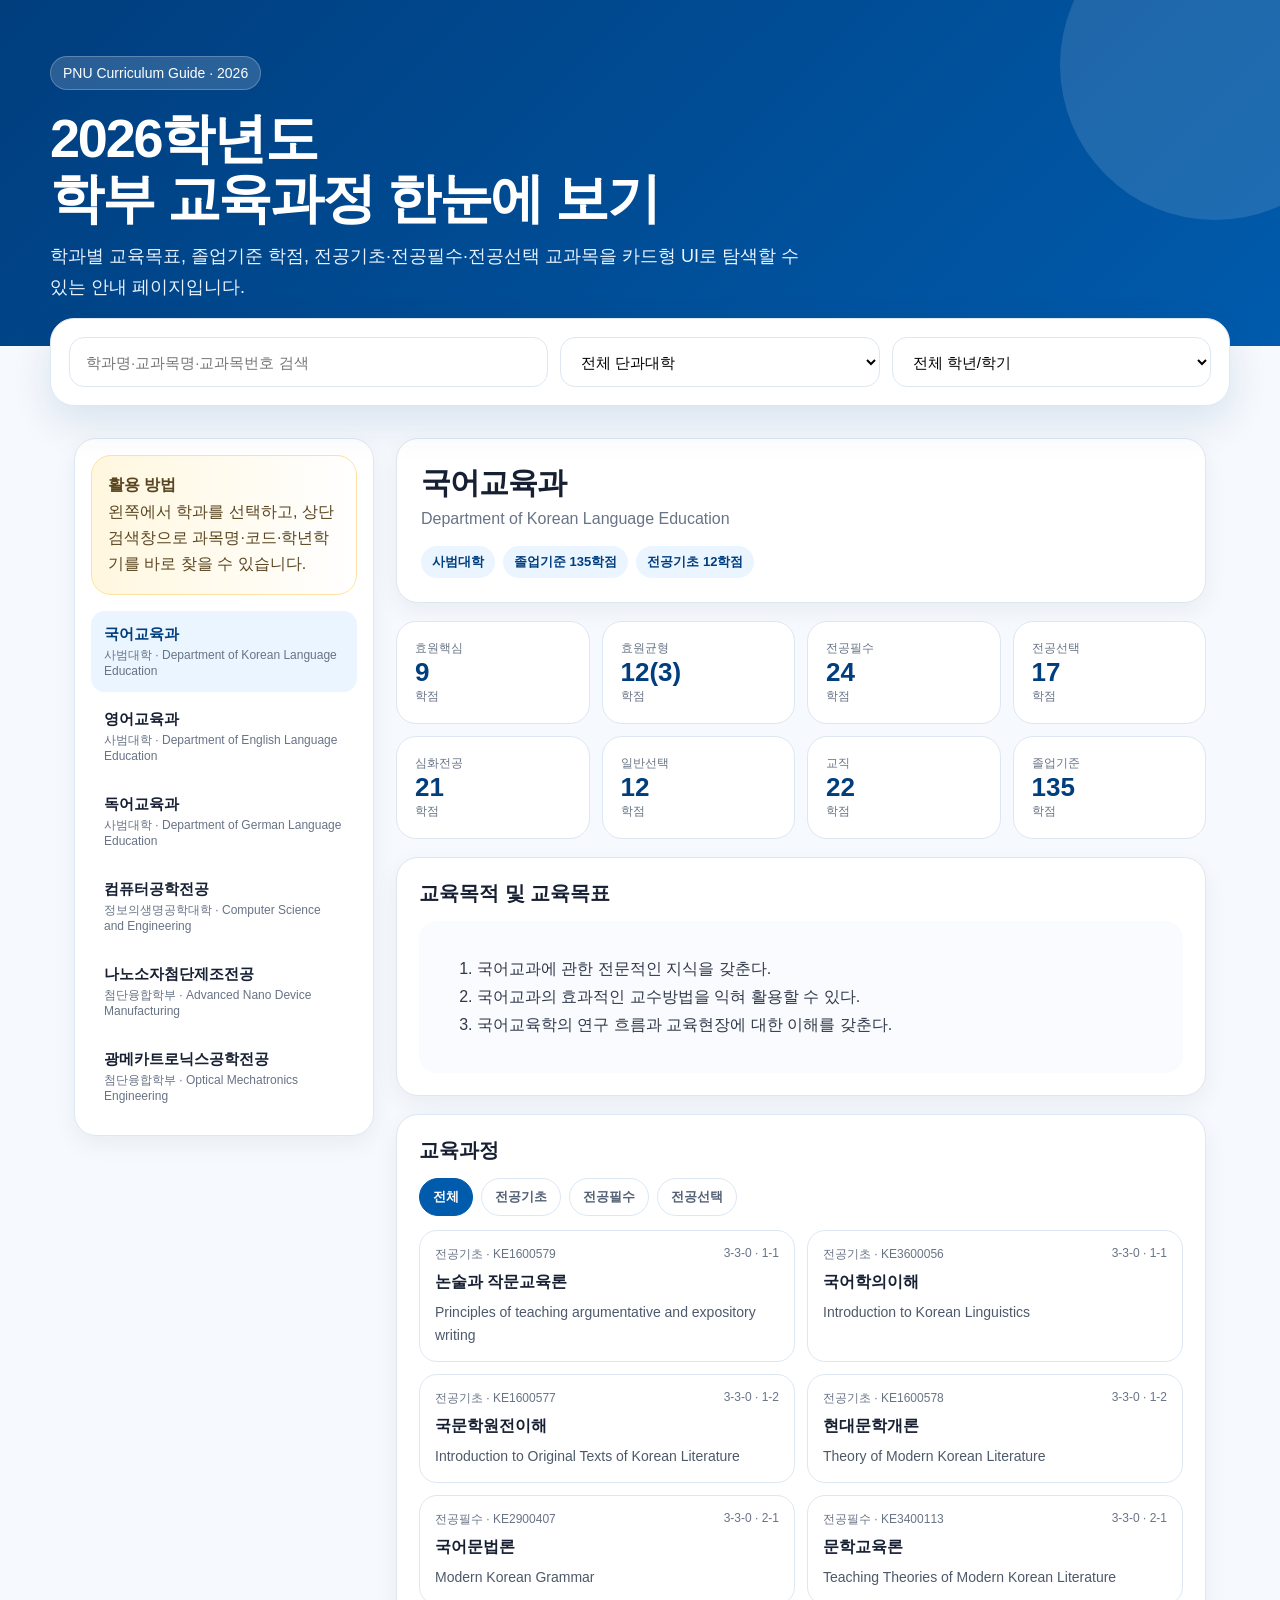
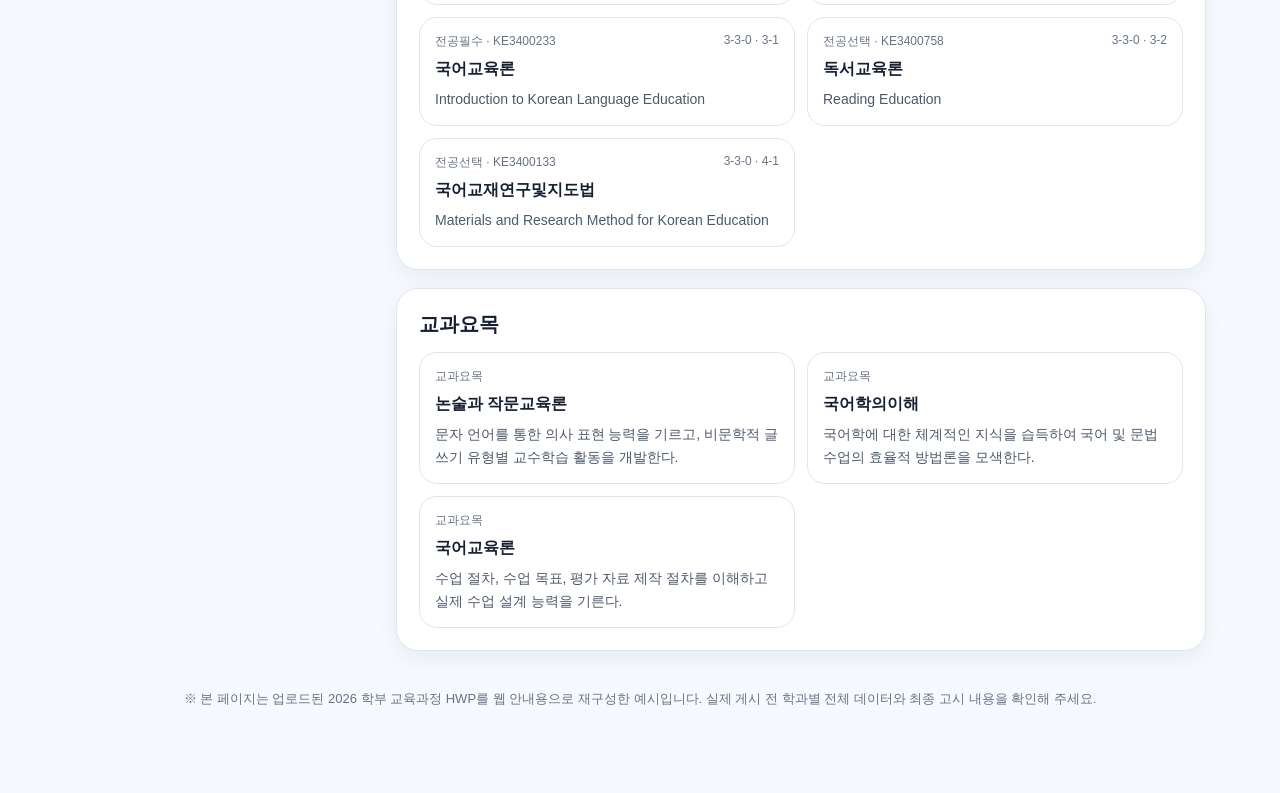
==== commit 2010bbd7: "Add files via upload" ====
--- a/index.html
+++ b/index.html
@@ -3,2907 +3,32 @@
 <head>
   <meta charset="utf-8" />
   <meta name="viewport" content="width=device-width, initial-scale=1" />
-  <title>부산대학교 학·석사/학·석박사통합 연계과정 모집 안내</title>
-  <meta name="description" content="부산대학교 학·석사 연계과정 및 학·석박사통합 연계과정 안내: 자격 확인, 혜택, 학과, 일정" />
-  <link rel="stylesheet" href="style.css" />
+  <title>2026학년도 학부 교육과정 안내</title>
+  <style>
+    :root{--pnu:#005bac;--pnu2:#003e7e;--sky:#eaf5ff;--ink:#172033;--muted:#687386;--line:#dde7f2;--card:#fff;--bg:#f6f9fd;--mint:#e9fbf6;--yellow:#fff7df;--pink:#fff1f5}*{box-sizing:border-box}body{margin:0;font-family:Pretendard,"Noto Sans KR",Arial,sans-serif;background:var(--bg);color:var(--ink)}.hero{background:linear-gradient(135deg,var(--pnu2),var(--pnu));color:white;padding:56px 24px 44px;position:relative;overflow:hidden}.hero:after{content:"";position:absolute;right:-90px;top:-90px;width:310px;height:310px;border-radius:50%;background:rgba(255,255,255,.12)}.wrap{max-width:1180px;margin:0 auto}.eyebrow{display:inline-flex;gap:8px;align-items:center;background:rgba(255,255,255,.16);border:1px solid rgba(255,255,255,.24);padding:8px 12px;border-radius:999px;font-size:14px}.hero h1{font-size:clamp(30px,5vw,54px);line-height:1.12;margin:18px 0 12px;letter-spacing:-.04em}.hero p{font-size:18px;line-height:1.7;margin:0;max-width:760px;color:#e9f3ff}.toolbar{margin-top:-28px;position:relative;z-index:2}.panel{background:var(--card);border:1px solid var(--line);box-shadow:0 16px 40px rgba(0,63,126,.12);border-radius:24px;padding:18px;display:grid;grid-template-columns:1.2fr .8fr .8fr;gap:12px}.input,.select{width:100%;height:50px;border:1px solid var(--line);border-radius:15px;padding:0 16px;font-size:15px;background:#fff}.main{padding:32px 24px 70px}.grid{display:grid;grid-template-columns:300px 1fr;gap:22px}.side{position:sticky;top:18px;align-self:start}.card{background:var(--card);border:1px solid var(--line);border-radius:22px;box-shadow:0 8px 24px rgba(20,49,85,.06)}.side .card{padding:16px}.deptBtn{width:100%;text-align:left;border:0;background:transparent;padding:14px 13px;border-radius:14px;cursor:pointer;margin:2px 0;color:var(--ink)}.deptBtn:hover,.deptBtn.active{background:var(--sky);color:var(--pnu2)}.deptBtn b{display:block;font-size:15px}.deptBtn span{display:block;margin-top:3px;font-size:12px;color:var(--muted)}.content{display:flex;flex-direction:column;gap:18px}.deptHead{padding:24px}.deptHead h2{margin:0 0 6px;font-size:30px;letter-spacing:-.03em}.deptHead .en{color:var(--muted);margin-bottom:18px}.chips{display:flex;flex-wrap:wrap;gap:8px}.chip{border-radius:999px;padding:7px 11px;font-size:13px;background:var(--sky);color:var(--pnu2);font-weight:700}.summary{display:grid;grid-template-columns:repeat(4,1fr);gap:12px}.stat{padding:18px;border-radius:20px;background:var(--card);border:1px solid var(--line)}.stat small{display:block;color:var(--muted);font-size:12px}.stat strong{font-size:26px;color:var(--pnu2)}.section{padding:22px}.section h3{margin:0 0 14px;font-size:20px}.goal{line-height:1.75;color:#30394a;background:#f9fbfe;border-radius:18px;padding:18px}.tabs{display:flex;flex-wrap:wrap;gap:8px;margin-bottom:14px}.tab{border:1px solid var(--line);background:#fff;border-radius:999px;padding:9px 13px;cursor:pointer;font-weight:700;color:#526075}.tab.active{background:var(--pnu);color:#fff;border-color:var(--pnu)}.courses{display:grid;grid-template-columns:repeat(2,minmax(0,1fr));gap:12px}.course{border:1px solid var(--line);border-radius:18px;padding:15px;background:#fff}.course .meta{display:flex;justify-content:space-between;gap:10px;color:var(--muted);font-size:12px;margin-bottom:9px}.course b{font-size:16px}.course p{margin:8px 0 0;color:#4d596b;font-size:14px;line-height:1.6}.empty{padding:30px;text-align:center;color:var(--muted)}.notice{background:linear-gradient(90deg,var(--yellow),#fff);border:1px solid #ffe2a1;border-radius:20px;padding:16px;line-height:1.65;color:#5a4620}.footer{color:var(--muted);font-size:13px;line-height:1.7;text-align:center;padding-top:24px}@media(max-width:900px){.panel{grid-template-columns:1fr}.grid{grid-template-columns:1fr}.side{position:static}.summary{grid-template-columns:repeat(2,1fr)}.courses{grid-template-columns:1fr}}@media(max-width:560px){.summary{grid-template-columns:1fr}.hero{padding-top:36px}.main{padding-left:14px;padding-right:14px}.deptHead h2{font-size:25px}}
+  </style>
 </head>
 <body>
-  <header class="topbar">
-    <a class="brand" href="#" onclick="goHome(); return false;" aria-label="처음으로"><span class="seal">PNU</span><span>부산대학교</span></a>
-    <nav>
-      <a href="#" onclick="openSection('why'); return false;">왜 대학원인가?</a><a href="#" onclick="openSection('check'); return false;">지원 자격</a><a href="#" onclick="openSection('benefits'); return false;">혜택</a><a href="#" onclick="openSection('departments'); return false;">학과</a><a href="#" onclick="openSection('schedule'); return false;">일정</a><a href="#" onclick="openSection('faq'); return false;">Q&A</a>
-    </nav>
-  </header>
-
-  <main id="top">
-    <section class="hero">
-      <div class="hero-copy">
-        <p class="eyebrow">2026학년도 2학기 모집</p>
-        <h1 class="single-line-title">나에게 맞는 대학원 진학경로,<br>5가지 질문으로 확인하세요</h1>
-        <p class="lead">학·석사 연계과정과 학·석박사통합 연계과정은 학사과정과 일반대학원 과정을 연계해 전공교육의 연속성을 높이고, 학생의 시간적·재정적 부담을 줄이는 제도입니다.</p>
-        <div class="hero-actions"><a class="btn primary" href="#" onclick="openSection('check'); return false;">내 지원 가능성 확인하기</a><a class="btn ghost" href="#" onclick="openSection('departments'); return false;">학과 둘러보기</a></div>
-      </div>
-      <div class="hero-panel five-questions" aria-label="5가지 핵심 질문">
-        <a href="#" onclick="openSection('why'); return false;"><span>01</span><b>왜 대학원인가?</b><small>연구·진로 확장</small></a>
-        <a href="#" onclick="openSection('check'); return false;"><span>02</span><b>어떤 자격이 필요한가?</b><small>학기·학점·평점</small></a>
-        <a href="#" onclick="openSection('benefits'); return false;"><span>03</span><b>어떤 혜택이 있는가?</b><small>장학금·졸업요건</small></a>
-        <a href="#" onclick="openSection('departments'); return false;"><span>04</span><b>어떤 학과가 있는가?</b><small>학과 검색·홈페이지</small></a>
-        <a href="#" onclick="openSection('schedule'); return false;"><span>05</span><b>언제 신청할 수 있는가?</b><small>2학기 모집 일정</small></a>
-      </div>
-    </section>
-
-    <section id="why" class="content-section section why-page">
-      <button class="back-btn" type="button" onclick="goHome()">← 처음으로</button>
-      <div class="section-title why-title">
-        <p class="section-kicker">01 WHY GRADUATE SCHOOL & LINKED PROGRAM</p>
-        <h2>왜 대학원인가?<br>왜 연계과정인가?</h2>
-        <p>석사는 단순히 학력을 하나 더 쌓는 과정이 아니라, 전공 지식을 바탕으로 실제 문제를 정의하고 해결하는 경험을 만드는 단계입니다. 연계과정은 그 전환을 더 빠르고, 부담은 더 낮게 시작할 수 있도록 돕는 경로입니다.</p>
-      </div>
-
-      <div class="why-hero-grid">
-        <article class="why-stat primary-stat">
-          <span>취업률</span>
-          <strong>86.6%</strong>
-          <p>대학원 졸업자는 대학교 졸업자보다 높은 취업률을 보이며, 첫 직장 진입 기간도 더 짧게 나타납니다.</p>
-        </article>
-        <article class="why-stat">
-          <span>첫 직장까지</span>
-          <strong>3.3개월</strong>
-          <p>석사 학위자는 학사 학위자 평균 4.3개월보다 약 한 달 빠르게 첫 직장에 진입합니다.</p>
-        </article>
-        <article class="why-stat">
-          <span>평균 연봉</span>
-          <strong>3,371만원</strong>
-          <p>학사 평균 2,343만원 대비 약 1,000만원 이상 높은 수준으로 제시됩니다.</p>
-        </article>
-        <article class="why-stat">
-          <span>임금 상승 효과</span>
-          <strong>+15.0%</strong>
-          <p>대학원 졸업 시 학사 대비 월평균 임금 상승 효과가 있는 것으로 추정됩니다.</p>
-        </article>
-      </div>
-
-      <div class="why-compare">
-        <article>
-          <div class="compare-label undergrad">학부</div>
-          <h3>지식 습득 중심</h3>
-          <ul>
-            <li>전공의 기본 개념과 이론을 넓게 배움</li>
-            <li>정해진 문제를 이해하고 풀이하는 경험 중심</li>
-            <li>진로 탐색의 출발점</li>
-          </ul>
-        </article>
-        <article>
-          <div class="compare-label graduate">대학원</div>
-          <h3>문제 해결 경험 중심</h3>
-          <ul>
-            <li>스스로 연구 질문을 만들고 답을 찾아감</li>
-            <li>프로젝트·연구실·논문을 통해 전문성을 증명</li>
-            <li>전공 연관성이 높은 진로로 연결</li>
-          </ul>
-        </article>
-      </div>
-
-      <div class="why-message-grid">
-        <article>
-          <span class="why-icon">🌍</span>
-          <h3>세계적으로 석사는 ‘기본 자격’이 되는 흐름</h3>
-          <p>유럽·미국·일본의 전문 분야에서는 석사가 선택이 아니라 기본 진입 자격처럼 작동하는 경우가 많아지고 있습니다.</p>
-        </article>
-        <article>
-          <span class="why-icon">🤖</span>
-          <h3>AI 시대, 단순 스펙보다 ‘전문 문제해결력’</h3>
-          <p>반복 업무는 빠르게 자동화되고 있습니다. 대학원은 전공 지식, 데이터 해석, 연구 경험을 통해 대체되기 어려운 역량을 만드는 시간입니다.</p>
-        </article>
-        <article>
-          <span class="why-icon">🚀</span>
-          <h3>기약 없는 취준 대신, 성장 경로를 선점</h3>
-          <p>취업 준비 기간을 막연히 보내기보다, 연구실 경험과 대학원 과목 이수를 통해 진로의 방향성과 경쟁력을 동시에 높일 수 있습니다.</p>
-        </article>
-      </div>
-
-      <div class="linked-path-box">
-        <div>
-          <p class="section-kicker">WHY LINKED PROGRAM</p>
-          <h3>그래서, 왜 연계과정인가?</h3>
-          <p>학·석사 연계과정과 학·석박사통합 연계과정은 학부에서 대학원으로 넘어가는 시간을 줄이고, 장학금과 졸업요건 완화 혜택을 통해 대학원 진학의 부담을 낮추는 제도입니다.</p>
-        </div>
-        <ul>
-          <li><b>빠르게</b><span>학부 재학 중 대학원 과목 이수, 조건 충족 시 연계 진입</span></li>
-          <li><b>가볍게</b><span>등록금 장학금, 연구지원장려금 등 재정 지원 확인</span></li>
-          <li><b>확실하게</b><span>관심 학과·연구실·지도교수와 조기에 연결</span></li>
-        </ul>
-      </div>
-    </section>
-
-    <section id="check" class="content-section section checker">
-      <button class="back-btn" type="button" onclick="goHome()">← 처음으로</button>
-      <div class="section-title">
-        <p class="section-kicker">02 ELIGIBILITY CHECK</p>
-        <h2>어떤 자격이 필요한가?</h2>
-        <p>학과·이수학기·이수학점·평점평균을 입력하면 현재 기준 충족 여부를 간단히 확인할 수 있습니다.</p>
-      </div>
-      <div class="check-grid">
-        <form class="check-card" onsubmit="return false;">
-          <label>소속 학과
-            <select id="deptSelect" aria-describedby="creditPreview"></select>
-          </label>
-          <div class="credit-preview" id="creditPreview">
-            학과를 선택하면 수료학점 기준이 자동으로 표시됩니다.
-          </div>
-          <label>현재까지 이수한 학기
-            <select id="semesterSelect">
-              <option value="4">4학기</option><option value="5">5학기</option><option value="6">6학기</option><option value="7">7학기</option>
-              <option value="8">8학기 이상</option>
-            </select>
-          </label>
-          <label>현재 총 이수학점 <input id="creditsInput" type="number" min="0" step="0.5" placeholder="예: 80" /></label>
-          <label>총 평점평균 <input id="gpaInput" type="number" min="0" max="4.5" step="0.01" placeholder="예: 3.45" /></label>
-          <label class="checkline"><input id="recommendInput" type="checkbox" /> 학과(부)장 또는 지도교수 추천 가능</label>
-          <button class="btn primary full" id="checkButton" type="button">확인하기</button>
-        </form>
-        <div class="result-card" id="resultCard">
-          <span class="result-badge">입력 대기</span>
-          <h3>정보를 입력하면 결과가 표시됩니다.</h3>
-          <p>※ 당해 학기 계절수업 이수학점은 반영하지 않습니다.</p>
-        </div>
-      </div>
-      <div class="notice-row">
-        <div><b>개정 전 규정으로도 만족</b><span>현재 모집요강 기준으로 지원 가능성이 높습니다.</span></div>
-        <div><b>두 기준 모두 미달하나 희망</b><span>희망 대학원 학과·소속 학과에 상담을 요청하고, 다음 모집 시점의 학점·성적 보완 계획을 세울 수 있습니다.</span></div>
-      </div>
-    </section>
-
-    <section id="credits" class="content-section section soft">
-      <button class="back-btn" type="button" onclick="goHome()">← 처음으로</button>
-      <p class="section-kicker">03 HOW TO CHECK CREDITS</p>
-      <h2>학점과 학기는 이렇게 확인하세요</h2>
-      <ol class="steps">
-        <li><b>학생지원시스템 접속</b><span>성적/학적 메뉴에서 총 이수학점과 이수학기를 확인합니다.</span></li>
-        <li><b>소속 학과 선택</b><span>학과를 선택하면 해당 학과의 수료학점 기준이 자동으로 표시됩니다.</span></li>
-        <li><b>계절수업 제외</b><span>신청 학기의 계절수업 학점은 지원자격 산정에 반영하지 않습니다.</span></li>
-        <li><b>최종 확인</b><span>지원 전 소속 학과 또는 진학 희망 대학원 소속 단과대학 행정실에 확인합니다.</span></li>
-      </ol>
-    </section>
-
-    <section id="benefits" class="content-section section">
-      <button class="back-btn" type="button" onclick="goHome()">← 처음으로</button>
-      <div class="section-title">
-        <p class="section-kicker">04 BENEFITS</p>
-        <h2>어떤 혜택이 있는가?</h2>
-        <p>장학금과 졸업요건 완화, 대학원 입학 무시험 특별전형 등 실질적인 혜택을 한눈에 볼 수 있도록 재구성했습니다.</p>
-      </div>
-      <div class="benefit-grid">
-        <article class="benefit big"><span>A</span><h3>연계과정 규정상 혜택</h3><p>학부 졸업논문 또는 졸업시험 등 전공별 졸업요건 면제, 일반선택 6학점 감면, 대학원 입학 무시험 특별전형.</p></article>
-        <article class="benefit"><span>B</span><h3>BK21 Bridge 장학금</h3><p>BK21 참여학과의 학사과정 최종학기 재학생 대상. 최대 4개월 동안 매월 70만원 지급.</p></article>
-        <article class="benefit"><span>C</span><h3>PNU 1000 AX 인재양성 지원</h3><p>SAM분야 진흥장려금, 연구지원장려금 등 연계 가능한 지원 영역을 안내하는 공간입니다.</p></article>
-        <article class="benefit"><span>D</span><h3>개별 연구실 지원</h3><p>연구실별 인건비, 프로젝트 참여, 학회·연구비 지원 등은 대학원 학과 홍보 카드에 추가해 안내할 수 있습니다.</p></article>
-      </div>
-      <div class="table-wrap"><table><thead><tr><th>구분</th><th>지원대상</th><th>지원내용</th><th>유의사항</th></tr></thead><tbody>
-        <tr><td>학·석사 연계과정 장학금</td><td>학·석사 연계과정 재학생</td><td>석사과정 2, 3학기 등록금 전액</td><td>8학기 이수자는 학사과정 졸업 전체평점평균 3.8 이상일 때 지급</td></tr>
-        <tr><td>학·석박사통합 연계과정 장학금</td><td>학·석박사통합 연계과정 재학생</td><td>석사 2·3학기, 박사 5·6학기 등록금 전액</td><td>등록 후 학기 중 학생 개별 계좌로 지급 예정</td></tr>
-        <tr><td>SAM분야 진흥장려금</td><td>기초보호학문분야 재학생</td><td>학기당 50만원 내외</td><td>성적·서류 기준 충족 필요</td></tr>
-        <tr><td>연구지원장려금</td><td>연계과정 재학생</td><td>학기당 50만원</td><td>학회참석, 연구자료 수집 등 연구 관련 경비</td></tr>
-      </tbody></table></div>
-    </section>
-
-    <section id="departments" class="content-section section soft">
-      <button class="back-btn" type="button" onclick="goHome()">← 처음으로</button>
-      <div class="section-title">
-        <p class="section-kicker">05 DEPARTMENTS</p>
-        <h2>어떤 학과가 있는가?</h2>
-        <p>부산대학교 일반대학원 학과안내 정보를 바탕으로 위치, 전화번호, 홈페이지 바로가기를 카드형 배너로 구성했습니다. 학과명·계열·해시태그 키워드로 검색해 원하는 대학원 학과를 빠르게 확인할 수 있습니다.</p>
-      </div>
-      <div class="department-tools" aria-label="학과 검색 및 계열 필터">
-        <label class="dept-search">학과 검색
-          <input id="graduateDeptSearch" type="search" placeholder="예: 경영학과, #AI, #바이오, #교사교육" />
-        </label>
-        <div class="dept-tabs" id="graduateDeptTabs" aria-label="계열 선택"></div>
-      </div>
-      <div class="dept-info-note">
-        <b>안내</b>
-        <span>학과별 세부 전형, 면접 여부, 모집인원은 지원 학과 사무실에서 최종 확인해야 합니다. 해시태그는 학과명·계열·홈페이지 성격을 바탕으로 한 탐색용 키워드입니다.</span>
-      </div>
-      <div class="graduate-dept-grid" id="graduateDeptGrid"></div>
-    </section>
-
-    <section id="schedule" class="content-section section">
-      <button class="back-btn" type="button" onclick="goHome()">← 처음으로</button>
-      <p class="section-kicker">06 SCHEDULE</p><h2>2026학년도 2학기 전형 일정</h2>
-      <div class="timeline">
-        <div><time>추후 공지</time><b>지원서 교부·접수</b><span>진학 희망 대학원 소속 단과대학 행정실 제출</span></div>
-        <div><time>추후 공지</time><b>전형</b><span>모집학과별 시행, 필요 시 면접 실시</span></div>
-        <div><time>추후 공지</time><b>전형결과 제출</b><span>단과대학에서 결과 취합 후 학사과 제출</span></div>
-        <div><time>추후 공지</time><b>합격자 발표</b><span>단과대학 또는 모집학과에서 개별 통지</span></div>
-      </div>
-    </section>
-
-    <section id="faq" class="content-section section soft">
-      <button class="back-btn" type="button" onclick="goHome()">← 처음으로</button>
-      <p class="section-kicker">07 FAQ</p><h2>자주 묻는 질문</h2>
-      <details open><summary>학사과정과 대학원 학과가 달라도 지원할 수 있나요?</summary><p>가능합니다. 다만 소속대학 학과(부)장 또는 지도교수의 추천을 받아야 하며, 진학 희망 대학원 학과의 선수과목을 졸업 전까지 이수해야 할 수 있습니다.</p></details>
-      <details><summary>대학원 입학시험을 따로 보나요?</summary><p>대학원 입학 무시험 특별전형으로 선발됩니다. 다만 학과가 희망하는 경우 면접을 실시할 수 있습니다.</p></details>
-      <details><summary>선발 후 수강신청 학점은 어떻게 되나요?</summary><p>선발된 학기부터 매 학기 최대 6학점까지 추가 신청할 수 있습니다.</p></details>
-      <details><summary>포기하면 장학금은 어떻게 되나요?</summary><p>석사 또는 박사과정 중 중도 포기하는 경우, 포기한 날이 속하는 학기의 장학금은 반납해야 합니다. BK21 Bridge 장학금 및 장려금은 별도 기준을 따릅니다.</p></details>
-    </section>
-
-    <section id="contact" class="content-section section contact">
-      <button class="back-btn" type="button" onclick="goHome()">← 처음으로</button>
-      <div><p class="section-kicker">CONTACT</p><h2>문의처</h2></div>
-      <div class="contact-grid">
-        <p><b>학사과</b><span>학적 051-510-1212~3 / 수업 051-510-1221~3</span></p>
-        <p><b>재무과</b><span>등록금 051-510-1051</span></p>
-        <p><b>학생과</b><span>연계과정 장학금, SAM분야 진흥장려금 051-510-1282</span></p>
-        <p><b>대학원혁신실</b><span>BK21 Bridge 장학금, 연구지원장려금 051-510-7988, 1901</span></p>
-      </div>
-    </section>
-  </main>
-
-  <footer>© Pusan National University · 학·석사/학·석박사통합 연계과정 안내 페이지 초안</footer>
+  <header class="hero"><div class="wrap"><div class="eyebrow">PNU Curriculum Guide · 2026</div><h1>2026학년도<br/>학부 교육과정 한눈에 보기</h1><p>학과별 교육목표, 졸업기준 학점, 전공기초·전공필수·전공선택 교과목을 카드형 UI로 탐색할 수 있는 안내 페이지입니다.</p></div></header>
+  <div class="wrap toolbar"><div class="panel"><input id="search" class="input" placeholder="학과명·교과목명·교과목번호 검색"/><select id="college" class="select"><option value="all">전체 단과대학</option></select><select id="grade" class="select"><option value="all">전체 학년/학기</option><option>1-1</option><option>1-2</option><option>2-1</option><option>2-2</option><option>3-1</option><option>3-2</option><option>4-1</option><option>4-2</option></select></div></div>
+  <main class="main wrap"><div class="grid"><aside class="side"><div class="card"><div class="notice"><b>활용 방법</b><br/>왼쪽에서 학과를 선택하고, 상단 검색창으로 과목명·코드·학년학기를 바로 찾을 수 있습니다.</div><div id="deptList" style="margin-top:14px"></div></div></aside><section class="content"><article class="card deptHead" id="deptHead"></article><div class="summary" id="summary"></div><article class="card section"><h3>교육목적 및 교육목표</h3><div class="goal" id="goals"></div></article><article class="card section"><h3>교육과정</h3><div class="tabs" id="tabs"></div><div class="courses" id="courses"></div></article><article class="card section"><h3>교과요목</h3><div class="courses" id="descriptions"></div></article></section></div><p class="footer">※ 본 페이지는 업로드된 2026 학부 교육과정 HWP를 웹 안내용으로 재구성한 예시입니다. 실제 게시 전 학과별 전체 데이터와 최종 고시 내용을 확인해 주세요.</p></main>
 <script>
-
-function openSection(sectionId) {
-  const hero = document.querySelector('.hero');
-  if (hero) hero.style.display = 'none';
-  document.querySelectorAll('.content-section').forEach(section => {
-    section.classList.remove('active');
-  });
-  const target = document.getElementById(sectionId);
-  if (target) {
-    target.classList.add('active');
-    target.scrollTop = 0;
-  }
-}
-function goHome() {
-  document.querySelectorAll('.content-section').forEach(section => {
-    section.classList.remove('active');
-  });
-  const hero = document.querySelector('.hero');
-  if (hero) hero.style.display = 'grid';
-}
-
-const DEPT_OPTIONS = [{"label": "간호대학 간호학과", "total": 134, "semCredits": [17, 34, 51, 68, 85, 102, 118, 134, null, null, null, null], "source": "간호대학 간호학과", "note": ""}, {"label": "경영대학 경영학과", "total": 126, "semCredits": [16, 32, 48, 64, 80, 96, 111, 126, null, null, null, null], "source": "인문대학 전 학과, 사회과학대학 행정학과·정치외교학과·사회학과·심리학과·미디어커뮤니케이션학과, 생활과학대학 스포츠과학과, 경영대학 경영학과,글로벌자유전공학부", "note": ""}, {"label": "경제통상대학 국제학부", "total": 125, "semCredits": [16, 32, 48, 64, 80, 96, 110.5, 125, null, null, null, null], "source": "경제통상대학 국제학부", "note": ""}, {"label": "경제통상대학 국제학부를 제외한 전 학과(부)", "total": 128, "semCredits": [16, 32, 48, 64, 80, 96, 112, 128, null, null, null, null], "source": "경제통상대학 국제학부를 제외한 전 학과(부)", "note": "국제학부는 125학점 기준을 선택"}, {"label": "공과대학 건축학과", "total": 168, "semCredits": [17, 34, 51, 68, 85, 102, 119, 136, 152, 168, null, null], "source": "공과대학 건축학과", "note": ""}, {"label": "공과대학 건축학과를 제외한 전 학과(부)", "total": 137, "semCredits": [17, 34, 51, 68, 85, 102, 119.5, 137, null, null, null, null], "source": "공과대학 건축학과를 제외한 전 학과(부), 나노과학기술대학 전 학과, 생명자원과학대학 바이오산업기계공학과·IT응용공학과·바이오환경에너지학과·조경학과", "note": "건축학과는 168학점 기준을 선택"}, {"label": "글로벌자유전공학부", "total": 126, "semCredits": [16, 32, 48, 64, 80, 96, 111, 126, null, null, null, null], "source": "인문대학 전 학과, 사회과학대학 행정학과·정치외교학과·사회학과·심리학과·미디어커뮤니케이션학과, 생활과학대학 스포츠과학과, 경영대학 경영학과,글로벌자유전공학부", "note": ""}, {"label": "나노과학기술대학 전 학과", "total": 137, "semCredits": [17, 34, 51, 68, 85, 102, 119.5, 137, null, null, null, null], "source": "공과대학 건축학과를 제외한 전 학과(부), 나노과학기술대학 전 학과, 생명자원과학대학 바이오산업기계공학과·IT응용공학과·바이오환경에너지학과·조경학과", "note": "나노과학기술대학 소속 학과 공통 기준"}, {"label": "사범대학 교육학과", "total": 135, "semCredits": [17, 34, 51, 68, 85, 102, 118.5, 135, null, null, null, null], "source": "사범대학 국어교육과·영어교육과·독어교육과·불어교육과·교육학과·일반사회교육과·역사교육과·지리교육과·윤리교육과·체육교육과", "note": ""}, {"label": "사범대학 국어교육과", "total": 135, "semCredits": [17, 34, 51, 68, 85, 102, 118.5, 135, null, null, null, null], "source": "사범대학 국어교육과·영어교육과·독어교육과·불어교육과·교육학과·일반사회교육과·역사교육과·지리교육과·윤리교육과·체육교육과", "note": ""}, {"label": "사범대학 독어교육과", "total": 135, "semCredits": [17, 34, 51, 68, 85, 102, 118.5, 135, null, null, null, null], "source": "사범대학 국어교육과·영어교육과·독어교육과·불어교육과·교육학과·일반사회교육과·역사교육과·지리교육과·윤리교육과·체육교육과", "note": ""}, {"label": "사범대학 물리교육과", "total": 141, "semCredits": [17.5, 35, 52.5, 70, 87.5, 105, 123, 141, null, null, null, null], "source": "사범대학 수학교육과·물리교육과·화학교육과·생물교육과·지구과학교육과·유아교육과·특수교육과", "note": ""}, {"label": "사범대학 불어교육과", "total": 135, "semCredits": [17, 34, 51, 68, 85, 102, 118.5, 135, null, null, null, null], "source": "사범대학 국어교육과·영어교육과·독어교육과·불어교육과·교육학과·일반사회교육과·역사교육과·지리교육과·윤리교육과·체육교육과", "note": ""}, {"label": "사범대학 생물교육과", "total": 141, "semCredits": [17.5, 35, 52.5, 70, 87.5, 105, 123, 141, null, null, null, null], "source": "사범대학 수학교육과·물리교육과·화학교육과·생물교육과·지구과학교육과·유아교육과·특수교육과", "note": ""}, {"label": "사범대학 수학교육과", "total": 141, "semCredits": [17.5, 35, 52.5, 70, 87.5, 105, 123, 141, null, null, null, null], "source": "사범대학 수학교육과·물리교육과·화학교육과·생물교육과·지구과학교육과·유아교육과·특수교육과", "note": ""}, {"label": "사범대학 역사교육과", "total": 135, "semCredits": [17, 34, 51, 68, 85, 102, 118.5, 135, null, null, null, null], "source": "사범대학 국어교육과·영어교육과·독어교육과·불어교육과·교육학과·일반사회교육과·역사교육과·지리교육과·윤리교육과·체육교육과", "note": ""}, {"label": "사범대학 영어교육과", "total": 135, "semCredits": [17, 34, 51, 68, 85, 102, 118.5, 135, null, null, null, null], "source": "사범대학 국어교육과·영어교육과·독어교육과·불어교육과·교육학과·일반사회교육과·역사교육과·지리교육과·윤리교육과·체육교육과", "note": ""}, {"label": "사범대학 유아교육과", "total": 141, "semCredits": [17.5, 35, 52.5, 70, 87.5, 105, 123, 141, null, null, null, null], "source": "사범대학 수학교육과·물리교육과·화학교육과·생물교육과·지구과학교육과·유아교육과·특수교육과", "note": ""}, {"label": "사범대학 윤리교육과", "total": 135, "semCredits": [17, 34, 51, 68, 85, 102, 118.5, 135, null, null, null, null], "source": "사범대학 국어교육과·영어교육과·독어교육과·불어교육과·교육학과·일반사회교육과·역사교육과·지리교육과·윤리교육과·체육교육과", "note": ""}, {"label": "사범대학 일반사회교육과", "total": 135, "semCredits": [17, 34, 51, 68, 85, 102, 118.5, 135, null, null, null, null], "source": "사범대학 국어교육과·영어교육과·독어교육과·불어교육과·교육학과·일반사회교육과·역사교육과·지리교육과·윤리교육과·체육교육과", "note": ""}, {"label": "사범대학 지구과학교육과", "total": 141, "semCredits": [17.5, 35, 52.5, 70, 87.5, 105, 123, 141, null, null, null, null], "source": "사범대학 수학교육과·물리교육과·화학교육과·생물교육과·지구과학교육과·유아교육과·특수교육과", "note": ""}, {"label": "사범대학 지리교육과", "total": 135, "semCredits": [17, 34, 51, 68, 85, 102, 118.5, 135, null, null, null, null], "source": "사범대학 국어교육과·영어교육과·독어교육과·불어교육과·교육학과·일반사회교육과·역사교육과·지리교육과·윤리교육과·체육교육과", "note": ""}, {"label": "사범대학 체육교육과", "total": 135, "semCredits": [17, 34, 51, 68, 85, 102, 118.5, 135, null, null, null, null], "source": "사범대학 국어교육과·영어교육과·독어교육과·불어교육과·교육학과·일반사회교육과·역사교육과·지리교육과·윤리교육과·체육교육과", "note": ""}, {"label": "사범대학 특수교육과", "total": 141, "semCredits": [17.5, 35, 52.5, 70, 87.5, 105, 123, 141, null, null, null, null], "source": "사범대학 수학교육과·물리교육과·화학교육과·생물교육과·지구과학교육과·유아교육과·특수교육과", "note": ""}, {"label": "사범대학 화학교육과", "total": 141, "semCredits": [17.5, 35, 52.5, 70, 87.5, 105, 123, 141, null, null, null, null], "source": "사범대학 수학교육과·물리교육과·화학교육과·생물교육과·지구과학교육과·유아교육과·특수교육과", "note": ""}, {"label": "사회과학대학 문헌정보학과", "total": 129, "semCredits": [16, 32, 48, 64, 80, 96, 112.5, 129, null, null, null, null], "source": "사회과학대학 사회복지학과·문헌정보학과, 자연과학대학 전 학과, 생활과학대학 스포츠과학과를 제외한 전 학과, 예술대학 전 학과, 생명자원과학대학 식품자원경제학과", "note": ""}, {"label": "사회과학대학 미디어커뮤니케이션학과", "total": 126, "semCredits": [16, 32, 48, 64, 80, 96, 111, 126, null, null, null, null], "source": "인문대학 전 학과, 사회과학대학 행정학과·정치외교학과·사회학과·심리학과·미디어커뮤니케이션학과, 생활과학대학 스포츠과학과, 경영대학 경영학과,글로벌자유전공학부", "note": ""}, {"label": "사회과학대학 사회복지학과", "total": 129, "semCredits": [16, 32, 48, 64, 80, 96, 112.5, 129, null, null, null, null], "source": "사회과학대학 사회복지학과·문헌정보학과, 자연과학대학 전 학과, 생활과학대학 스포츠과학과를 제외한 전 학과, 예술대학 전 학과, 생명자원과학대학 식품자원경제학과", "note": ""}, {"label": "사회과학대학 사회학과", "total": 126, "semCredits": [16, 32, 48, 64, 80, 96, 111, 126, null, null, null, null], "source": "인문대학 전 학과, 사회과학대학 행정학과·정치외교학과·사회학과·심리학과·미디어커뮤니케이션학과, 생활과학대학 스포츠과학과, 경영대학 경영학과,글로벌자유전공학부", "note": ""}, {"label": "사회과학대학 심리학과", "total": 126, "semCredits": [16, 32, 48, 64, 80, 96, 111, 126, null, null, null, null], "source": "인문대학 전 학과, 사회과학대학 행정학과·정치외교학과·사회학과·심리학과·미디어커뮤니케이션학과, 생활과학대학 스포츠과학과, 경영대학 경영학과,글로벌자유전공학부", "note": ""}, {"label": "사회과학대학 정치외교학과", "total": 126, "semCredits": [16, 32, 48, 64, 80, 96, 111, 126, null, null, null, null], "source": "인문대학 전 학과, 사회과학대학 행정학과·정치외교학과·사회학과·심리학과·미디어커뮤니케이션학과, 생활과학대학 스포츠과학과, 경영대학 경영학과,글로벌자유전공학부", "note": ""}, {"label": "사회과학대학 행정학과", "total": 126, "semCredits": [16, 32, 48, 64, 80, 96, 111, 126, null, null, null, null], "source": "인문대학 전 학과, 사회과학대학 행정학과·정치외교학과·사회학과·심리학과·미디어커뮤니케이션학과, 생활과학대학 스포츠과학과, 경영대학 경영학과,글로벌자유전공학부", "note": ""}, {"label": "생명자원과학대학 IT응용공학과", "total": 137, "semCredits": [17, 34, 51, 68, 85, 102, 119.5, 137, null, null, null, null], "source": "공과대학 건축학과를 제외한 전 학과(부), 나노과학기술대학 전 학과, 생명자원과학대학 바이오산업기계공학과·IT응용공학과·바이오환경에너지학과·조경학과", "note": ""}, {"label": "생명자원과학대학 동물생명자원과학과", "total": 132, "semCredits": [16.5, 33, 49.5, 66, 82.5, 99, 115.5, 132, null, null, null, null], "source": "생명자원과학대학 식물생명과학과·원예생명과학과·동물생명자원과학과·식품공학과·생명환경화학과·바이오소재과학과", "note": ""}, {"label": "생명자원과학대학 바이오산업기계공학과", "total": 137, "semCredits": [17, 34, 51, 68, 85, 102, 119.5, 137, null, null, null, null], "source": "공과대학 건축학과를 제외한 전 학과(부), 나노과학기술대학 전 학과, 생명자원과학대학 바이오산업기계공학과·IT응용공학과·바이오환경에너지학과·조경학과", "note": ""}, {"label": "생명자원과학대학 바이오소재과학과", "total": 132, "semCredits": [16.5, 33, 49.5, 66, 82.5, 99, 115.5, 132, null, null, null, null], "source": "생명자원과학대학 식물생명과학과·원예생명과학과·동물생명자원과학과·식품공학과·생명환경화학과·바이오소재과학과", "note": ""}, {"label": "생명자원과학대학 바이오환경에너지학과", "total": 137, "semCredits": [17, 34, 51, 68, 85, 102, 119.5, 137, null, null, null, null], "source": "공과대학 건축학과를 제외한 전 학과(부), 나노과학기술대학 전 학과, 생명자원과학대학 바이오산업기계공학과·IT응용공학과·바이오환경에너지학과·조경학과", "note": ""}, {"label": "생명자원과학대학 생명환경화학과", "total": 132, "semCredits": [16.5, 33, 49.5, 66, 82.5, 99, 115.5, 132, null, null, null, null], "source": "생명자원과학대학 식물생명과학과·원예생명과학과·동물생명자원과학과·식품공학과·생명환경화학과·바이오소재과학과", "note": ""}, {"label": "생명자원과학대학 식물생명과학과", "total": 132, "semCredits": [16.5, 33, 49.5, 66, 82.5, 99, 115.5, 132, null, null, null, null], "source": "생명자원과학대학 식물생명과학과·원예생명과학과·동물생명자원과학과·식품공학과·생명환경화학과·바이오소재과학과", "note": ""}, {"label": "생명자원과학대학 식품공학과", "total": 132, "semCredits": [16.5, 33, 49.5, 66, 82.5, 99, 115.5, 132, null, null, null, null], "source": "생명자원과학대학 식물생명과학과·원예생명과학과·동물생명자원과학과·식품공학과·생명환경화학과·바이오소재과학과", "note": ""}, {"label": "생명자원과학대학 식품자원경제학과", "total": 129, "semCredits": [16, 32, 48, 64, 80, 96, 112.5, 129, null, null, null, null], "source": "사회과학대학 사회복지학과·문헌정보학과, 자연과학대학 전 학과, 생활과학대학 스포츠과학과를 제외한 전 학과, 예술대학 전 학과, 생명자원과학대학 식품자원경제학과", "note": ""}, {"label": "생명자원과학대학 원예생명과학과", "total": 132, "semCredits": [16.5, 33, 49.5, 66, 82.5, 99, 115.5, 132, null, null, null, null], "source": "생명자원과학대학 식물생명과학과·원예생명과학과·동물생명자원과학과·식품공학과·생명환경화학과·바이오소재과학과", "note": ""}, {"label": "생명자원과학대학 조경학과", "total": 137, "semCredits": [17, 34, 51, 68, 85, 102, 119.5, 137, null, null, null, null], "source": "공과대학 건축학과를 제외한 전 학과(부), 나노과학기술대학 전 학과, 생명자원과학대학 바이오산업기계공학과·IT응용공학과·바이오환경에너지학과·조경학과", "note": ""}, {"label": "생활과학대학 스포츠과학과", "total": 126, "semCredits": [16, 32, 48, 64, 80, 96, 111, 126, null, null, null, null], "source": "인문대학 전 학과, 사회과학대학 행정학과·정치외교학과·사회학과·심리학과·미디어커뮤니케이션학과, 생활과학대학 스포츠과학과, 경영대학 경영학과,글로벌자유전공학부", "note": ""}, {"label": "생활과학대학 스포츠과학과를 제외한 전 학과", "total": 129, "semCredits": [16, 32, 48, 64, 80, 96, 112.5, 129, null, null, null, null], "source": "사회과학대학 사회복지학과·문헌정보학과, 자연과학대학 전 학과, 생활과학대학 스포츠과학과를 제외한 전 학과, 예술대학 전 학과, 생명자원과학대학 식품자원경제학과", "note": "스포츠과학과는 126학점 기준을 선택"}, {"label": "약학대학 약학부", "total": 229, "semCredits": [19.5, 39, 59, 79, 99.5, 120, 139, 158, 179.5, 201, 215, 229], "source": "약학대학 약학부", "note": ""}, {"label": "예술대학 전 학과", "total": 129, "semCredits": [16, 32, 48, 64, 80, 96, 112.5, 129, null, null, null, null], "source": "사회과학대학 사회복지학과·문헌정보학과, 자연과학대학 전 학과, 생활과학대학 스포츠과학과를 제외한 전 학과, 예술대학 전 학과, 생명자원과학대학 식품자원경제학과", "note": "예술대학 소속 학과 공통 기준"}, {"label": "원예생명과학과 특성화고졸재직자", "total": 120, "semCredits": [16, 32, 46, 60, 75, 90, 105, 120, null, null, null, null], "source": "원예생명과학과 특성화고졸재직자", "note": ""}, {"label": "의과대학 의예과", "total": 82, "semCredits": [20.5, 41, 61.5, 82, null, null, null, null, null, null, null, null], "source": "의과대학 의예과", "note": ""}, {"label": "의과대학 의학과", "total": 181, "semCredits": [20, 40, 60, 80, 100, 120, 150.5, 181, null, null, null, null], "source": "의과대학 의학과", "note": ""}, {"label": "인문대학 전 학과", "total": 126, "semCredits": [16, 32, 48, 64, 80, 96, 111, 126, null, null, null, null], "source": "인문대학 전 학과, 사회과학대학 행정학과·정치외교학과·사회학과·심리학과·미디어커뮤니케이션학과, 생활과학대학 스포츠과학과, 경영대학 경영학과,글로벌자유전공학부", "note": "인문대학 소속 학과 공통 기준"}, {"label": "자연과학대학 전 학과", "total": 129, "semCredits": [16, 32, 48, 64, 80, 96, 112.5, 129, null, null, null, null], "source": "사회과학대학 사회복지학과·문헌정보학과, 자연과학대학 전 학과, 생활과학대학 스포츠과학과를 제외한 전 학과, 예술대학 전 학과, 생명자원과학대학 식품자원경제학과", "note": "자연과학대학 소속 학과 공통 기준"}, {"label": "정보의생명공학대학 전 학과(부)", "total": 133, "semCredits": [17, 34, 51, 68, 85, 102, 117.5, 133, null, null, null, null], "source": "정보의생명공학대학 전 학과(부)", "note": "정보의생명공학대학 소속 학과(부) 공통 기준"}, {"label": "치의학전문대학원 학·석사통합과정 중 학사과정", "total": 104, "semCredits": [17.5, 35, 52.5, 70, 87, 104, null, null, null, null, null, null], "source": "치의학전문대학원 및 한의학전문대학원 학·석사통합과정 중 학사과정", "note": ""}, {"label": "한의학전문대학원 학·석사통합과정 중 학사과정", "total": 104, "semCredits": [17.5, 35, 52.5, 70, 87, 104, null, null, null, null, null, null], "source": "치의학전문대학원 및 한의학전문대학원 학·석사통합과정 중 학사과정", "note": ""}];
-
-const GRAD_DEPARTMENTS = [
-  {
-    "category": "인문사회계열",
-    "name": "국어국문학과",
-    "location": "인문대 교수연구동 109호",
-    "phone": "051-510-1509",
-    "homepage": "https://bkorea.pusan.ac.kr/bkorea/index.do",
-    "keywords": [
-      "#인문사회",
-      "#인문",
-      "#사회과학",
-      "#전공홈페이지",
-      "#한국어",
-      "#한국문학",
-      "#문학",
-      "#언어",
-      "#국어국문"
-    ]
-  },
-  {
-    "category": "인문사회계열",
-    "name": "일어일문학과",
-    "location": "인문대 교수연구동 109호",
-    "phone": "051-510-1509",
-    "homepage": "https://japan.pusan.ac.kr/japan/index.do",
-    "keywords": [
-      "#인문사회",
-      "#인문",
-      "#사회과학",
-      "#전공홈페이지",
-      "#일본어",
-      "#일본문학",
-      "#일본문화",
-      "#일어일문"
-    ]
-  },
-  {
-    "category": "인문사회계열",
-    "name": "영어영문학과",
-    "location": "인문대 교수연구동 114호",
-    "phone": "051-510-1510",
-    "homepage": "https://pnuenglish.pusan.ac.kr/pnuenglish/index.do",
-    "keywords": [
-      "#인문사회",
-      "#인문",
-      "#사회과학",
-      "#전공홈페이지",
-      "#영어",
-      "#영문학",
-      "#영미문화",
-      "#영어영문"
-    ]
-  },
-  {
-    "category": "인문사회계열",
-    "name": "한문학과",
-    "location": "인문대 교수연구동 213호",
-    "phone": "051-510-1516",
-    "homepage": "https://hanmun.pusan.ac.kr/hanmun/index.do",
-    "keywords": [
-      "#인문사회",
-      "#인문",
-      "#사회과학",
-      "#전공홈페이지",
-      "#한문",
-      "#고전",
-      "#동아시아"
-    ]
-  },
-  {
-    "category": "인문사회계열",
-    "name": "사학과",
-    "location": "인문대 교수연구동 216호",
-    "phone": "051-510-1513",
-    "homepage": "https://history.pusan.ac.kr/history/index.do",
-    "keywords": [
-      "#인문사회",
-      "#인문",
-      "#사회과학",
-      "#전공홈페이지",
-      "#역사",
-      "#한국사",
-      "#세계사"
-    ]
-  },
-  {
-    "category": "인문사회계열",
-    "name": "독어독문학과",
-    "location": "인문대 교수연구동 116호",
-    "phone": "051-510-1512",
-    "homepage": "https://german.pusan.ac.kr/german/index.do",
-    "keywords": [
-      "#인문사회",
-      "#인문",
-      "#사회과학",
-      "#전공홈페이지",
-      "#독일어",
-      "#독일문학",
-      "#유럽문화",
-      "#독어독문"
-    ]
-  },
-  {
-    "category": "인문사회계열",
-    "name": "노어노문학과",
-    "location": "인문대 교수연구동 117호",
-    "phone": "051-510-1671",
-    "homepage": "https://russia.pusan.ac.kr/russia/index.do",
-    "keywords": [
-      "#인문사회",
-      "#인문",
-      "#사회과학",
-      "#전공홈페이지",
-      "#러시아어",
-      "#러시아문학",
-      "#지역학",
-      "#노어노문"
-    ]
-  },
-  {
-    "category": "인문사회계열",
-    "name": "언어정보학과",
-    "location": "인문대 교수연구동 215호",
-    "phone": "051-510-1518",
-    "homepage": "https://linguistics.pusan.ac.kr/linguistics/index.do",
-    "keywords": [
-      "#인문사회",
-      "#인문",
-      "#사회과학",
-      "#전공홈페이지",
-      "#언어학",
-      "#언어정보",
-      "#텍스트분석"
-    ]
-  },
-  {
-    "category": "인문사회계열",
-    "name": "불어불문학과",
-    "location": "인문대 교수연구동 115호",
-    "phone": "051-510-1511",
-    "homepage": "https://french.pusan.ac.kr/french/index.do",
-    "keywords": [
-      "#인문사회",
-      "#인문",
-      "#사회과학",
-      "#전공홈페이지",
-      "#프랑스어",
-      "#프랑스문학",
-      "#유럽문화",
-      "#불어불문"
-    ]
-  },
-  {
-    "category": "인문사회계열",
-    "name": "중어중문학과",
-    "location": "인문대 교수연구동 108호",
-    "phone": "051-510-1508",
-    "homepage": "https://china.pusan.ac.kr/china/index.do",
-    "keywords": [
-      "#인문사회",
-      "#인문",
-      "#사회과학",
-      "#전공홈페이지",
-      "#중국어",
-      "#중국문학",
-      "#중국문화",
-      "#중어중문"
-    ]
-  },
-  {
-    "category": "인문사회계열",
-    "name": "고고학과",
-    "location": "인문대 교수연구동 218호",
-    "phone": "051-510-1517",
-    "homepage": "https://archaeology.pusan.ac.kr/archaeology/index.do",
-    "keywords": [
-      "#인문사회",
-      "#인문",
-      "#사회과학",
-      "#전공홈페이지",
-      "#고고학",
-      "#문화유산",
-      "#발굴",
-      "#고고"
-    ]
-  },
-  {
-    "category": "인문사회계열",
-    "name": "철학과",
-    "location": "인문대 교수연구동 217호",
-    "phone": "051-510-1514",
-    "homepage": "https://philosophy.pusan.ac.kr/philosophy/index.do",
-    "keywords": [
-      "#인문사회",
-      "#인문",
-      "#사회과학",
-      "#전공홈페이지",
-      "#철학",
-      "#윤리",
-      "#인문학"
-    ]
-  },
-  {
-    "category": "인문사회계열",
-    "name": "행정학과",
-    "location": "사회관 213호",
-    "phone": "051-510-1557",
-    "homepage": "https://pub-adm.pusan.ac.kr/pub-adm/index.do",
-    "keywords": [
-      "#인문사회",
-      "#인문",
-      "#사회과학",
-      "#전공홈페이지",
-      "#행정학",
-      "#정책",
-      "#공공관리",
-      "#행정"
-    ]
-  },
-  {
-    "category": "인문사회계열",
-    "name": "정치외교학과",
-    "location": "사회관 124호",
-    "phone": "051-510-1558",
-    "homepage": "https://bkorea.pusan.ac.kr/bkorea/index.do",
-    "keywords": [
-      "#인문사회",
-      "#인문",
-      "#사회과학",
-      "#전공홈페이지",
-      "#정치학",
-      "#외교",
-      "#국제관계",
-      "#정치외교"
-    ]
-  },
-  {
-    "category": "인문사회계열",
-    "name": "사회학과",
-    "location": "사회관 314호",
-    "phone": "051-510-1560",
-    "homepage": "https://soc.pusan.ac.kr/soc/index.do",
-    "keywords": [
-      "#인문사회",
-      "#인문",
-      "#사회과학",
-      "#전공홈페이지",
-      "#사회조사",
-      "#사회문제",
-      "#데이터분석",
-      "#사회"
-    ]
-  },
-  {
-    "category": "인문사회계열",
-    "name": "심리학과",
-    "location": "사회관 416호",
-    "phone": "051-510-1561",
-    "homepage": "https://psy.pusan.ac.kr/psy/index.do",
-    "keywords": [
-      "#인문사회",
-      "#인문",
-      "#사회과학",
-      "#전공홈페이지",
-      "#심리학",
-      "#상담",
-      "#인지과학",
-      "#심리"
-    ]
-  },
-  {
-    "category": "인문사회계열",
-    "name": "미디어커뮤니케이션학과",
-    "location": "사회관 117호",
-    "phone": "051-510-1563",
-    "homepage": "https://comm.pusan.ac.kr/comm/index.do",
-    "keywords": [
-      "#인문사회",
-      "#인문",
-      "#사회과학",
-      "#전공홈페이지",
-      "#미디어",
-      "#커뮤니케이션",
-      "#저널리즘",
-      "#미디어커뮤니케이션"
-    ]
-  },
-  {
-    "category": "인문사회계열",
-    "name": "사회복지학과",
-    "location": "사회관 417호",
-    "phone": "051-510-1559",
-    "homepage": "https://swf.pusan.ac.kr/swf/index.do",
-    "keywords": [
-      "#인문사회",
-      "#인문",
-      "#사회과학",
-      "#전공홈페이지",
-      "#사회복지",
-      "#복지정책",
-      "#지역사회"
-    ]
-  },
-  {
-    "category": "인문사회계열",
-    "name": "문헌정보학과",
-    "location": "사회관 108호",
-    "phone": "051-510-1562",
-    "homepage": "https://lais.pusan.ac.kr/",
-    "keywords": [
-      "#인문사회",
-      "#인문",
-      "#사회과학",
-      "#전공홈페이지",
-      "#문헌정보",
-      "#도서관",
-      "#정보서비스"
-    ]
-  },
-  {
-    "category": "인문사회계열",
-    "name": "국어교육학과",
-    "location": "제2사범관 306호",
-    "phone": "051-510-1611",
-    "homepage": "https://koredu.pusan.ac.kr/koredu/index.do",
-    "keywords": [
-      "#인문사회",
-      "#인문",
-      "#사회과학",
-      "#전공홈페이지",
-      "#한국어",
-      "#한국문학",
-      "#문학",
-      "#언어",
-      "#교육학"
-    ]
-  },
-  {
-    "category": "인문사회계열",
-    "name": "교육학과",
-    "location": "제2교수연구동 413호",
-    "phone": "051-510-1615",
-    "homepage": "https://ed.pusan.ac.kr/ed/index.do",
-    "keywords": [
-      "#인문사회",
-      "#인문",
-      "#사회과학",
-      "#전공홈페이지",
-      "#교육학",
-      "#교육정책",
-      "#교육공학",
-      "#교육"
-    ]
-  },
-  {
-    "category": "인문사회계열",
-    "name": "유아교육학과",
-    "location": "보육종합센터 403호",
-    "phone": "051-510-1616",
-    "homepage": "https://child.pusan.ac.kr/child/index.do",
-    "keywords": [
-      "#인문사회",
-      "#인문",
-      "#사회과학",
-      "#전공홈페이지",
-      "#교육학",
-      "#교육정책",
-      "#교육공학",
-      "#유아교육",
-      "#영유아"
-    ]
-  },
-  {
-    "category": "인문사회계열",
-    "name": "특수교육학과",
-    "location": "성학관 408호",
-    "phone": "051-510-1643",
-    "homepage": "https://special.pusan.ac.kr/special/index.do",
-    "keywords": [
-      "#인문사회",
-      "#인문",
-      "#사회과학",
-      "#전공홈페이지",
-      "#교육학",
-      "#교육정책",
-      "#교육공학",
-      "#특수교육",
-      "#장애교육"
-    ]
-  },
-  {
-    "category": "인문사회계열",
-    "name": "윤리교육학과",
-    "location": "제1사범관 404호",
-    "phone": "051-510-1620",
-    "homepage": "https://ethics.pusan.ac.kr/ethics/index.do",
-    "keywords": [
-      "#인문사회",
-      "#인문",
-      "#사회과학",
-      "#전공홈페이지",
-      "#교육학",
-      "#교육정책",
-      "#교육공학",
-      "#윤리교육",
-      "#도덕교육"
-    ]
-  },
-  {
-    "category": "인문사회계열",
-    "name": "사회교육학과",
-    "location": "제2교수연구동 207-1호",
-    "phone": "051-510-1617",
-    "homepage": "https://socialedu.pusan.ac.kr/socialedu/index.do",
-    "keywords": [
-      "#인문사회",
-      "#인문",
-      "#사회과학",
-      "#전공홈페이지",
-      "#교육학",
-      "#교육정책",
-      "#교육공학",
-      "#사회교육",
-      "#교사교육"
-    ]
-  },
-  {
-    "category": "인문사회계열",
-    "name": "무역학과",
-    "location": "경제통상관 410호",
-    "phone": "051-510-1657",
-    "homepage": "https://pnutrade.pusan.ac.kr/pnutrade/index.do",
-    "keywords": [
-      "#인문사회",
-      "#인문",
-      "#사회과학",
-      "#전공홈페이지",
-      "#무역",
-      "#국제통상",
-      "#글로벌비즈니스"
-    ]
-  },
-  {
-    "category": "인문사회계열",
-    "name": "경제학과",
-    "location": "경제통상관 411호",
-    "phone": "051-510-1658",
-    "homepage": "https://pnuecon.pusan.ac.kr/pnuecon/index.do",
-    "keywords": [
-      "#인문사회",
-      "#인문",
-      "#사회과학",
-      "#전공홈페이지",
-      "#경제학",
-      "#금융",
-      "#데이터분석",
-      "#경제"
-    ]
-  },
-  {
-    "category": "인문사회계열",
-    "name": "공공정책학과",
-    "location": "경제통상관 403호",
-    "phone": "051-510-7668",
-    "homepage": "https://ppm.pusan.ac.kr/ppm/index.do",
-    "keywords": [
-      "#인문사회",
-      "#인문",
-      "#사회과학",
-      "#전공홈페이지",
-      "#공공정책",
-      "#정책분석",
-      "#거버넌스"
-    ]
-  },
-  {
-    "category": "인문사회계열",
-    "name": "경영학과",
-    "location": "경영관 101-1호",
-    "phone": "051-510-7663~4, 1659, 1660, 1678, 1854",
-    "homepage": "https://biz.pusan.ac.kr/biz/index.do",
-    "keywords": [
-      "#인문사회",
-      "#인문",
-      "#사회과학",
-      "#전공홈페이지",
-      "#경영학",
-      "#마케팅",
-      "#재무",
-      "#조직",
-      "#경영"
-    ]
-  },
-  {
-    "category": "인문사회계열",
-    "name": "아동가족학과",
-    "location": "생활환경관 205호",
-    "phone": "051-510-1658",
-    "homepage": "https://cdfs.pusan.ac.kr/cdfs/index.do",
-    "keywords": [
-      "#인문사회",
-      "#인문",
-      "#사회과학",
-      "#전공홈페이지",
-      "#아동",
-      "#가족",
-      "#생활과학",
-      "#아동가족"
-    ]
-  },
-  {
-    "category": "인문사회계열",
-    "name": "법학과",
-    "location": "법학관 110호",
-    "phone": "051-510-1580",
-    "homepage": "https://collegeoflaw.pusan.ac.kr/collegeoflaw/index.do",
-    "keywords": [
-      "#인문사회",
-      "#인문",
-      "#사회과학",
-      "#전공홈페이지",
-      "#법학",
-      "#공법",
-      "#사법"
-    ]
-  },
-  {
-    "category": "인문사회계열",
-    "name": "식품자원경제학과",
-    "location": "밀양캠퍼스 생명자원과학관 3248호",
-    "phone": "055-350-5570",
-    "homepage": "https://agecon.pusan.ac.kr/agecon/index.do",
-    "keywords": [
-      "#인문사회",
-      "#인문",
-      "#사회과학",
-      "#전공홈페이지",
-      "#경제학",
-      "#금융",
-      "#데이터분석",
-      "#식품자원경제"
-    ]
-  },
-  {
-    "category": "인문사회계열",
-    "name": "관광컨벤션학과",
-    "location": "경제통상관 412호",
-    "phone": "051-510-1855",
-    "homepage": "https://convention.pusan.ac.kr/convention/index.do",
-    "keywords": [
-      "#인문사회",
-      "#인문",
-      "#사회과학",
-      "#전공홈페이지",
-      "#관광",
-      "#컨벤션",
-      "#MICE",
-      "#관광컨벤션"
-    ]
-  },
-  {
-    "category": "인문사회계열",
-    "name": "외국어교육학과_영어교육학전공",
-    "location": "제2사범관 110호",
-    "phone": "051-510-1612",
-    "homepage": "https://englishedu.pusan.ac.kr/",
-    "keywords": [
-      "#인문사회",
-      "#인문",
-      "#사회과학",
-      "#전공홈페이지",
-      "#한국어",
-      "#한국문학",
-      "#문학",
-      "#언어",
-      "#영어교육"
-    ]
-  },
-  {
-    "category": "인문사회계열",
-    "name": "불어교육과",
-    "location": "제2사범관 212호",
-    "phone": "051-510-1613",
-    "homepage": "https://fredu.pusan.ac.kr/fredu/index.do",
-    "keywords": [
-      "#인문사회",
-      "#인문",
-      "#사회과학",
-      "#전공홈페이지",
-      "#프랑스어",
-      "#프랑스문학",
-      "#유럽문화",
-      "#불어교육과"
-    ]
-  },
-  {
-    "category": "인문사회계열",
-    "name": "독어교육과",
-    "location": "제2사범관 209호",
-    "phone": "051-510-1614",
-    "homepage": "https://geredu.pusan.ac.kr/geredu/index.do",
-    "keywords": [
-      "#인문사회",
-      "#인문",
-      "#사회과학",
-      "#전공홈페이지",
-      "#독일어",
-      "#독일문학",
-      "#유럽문화",
-      "#독어교육과"
-    ]
-  },
-  {
-    "category": "자연과학계열",
-    "name": "수학과",
-    "location": "공동연구소동 413호",
-    "phone": "051-510-1767",
-    "homepage": "https://math.pusan.ac.kr/math/index.do",
-    "keywords": [
-      "#자연과학",
-      "#기초과학",
-      "#전공홈페이지",
-      "#수학",
-      "#통계",
-      "#모델링"
-    ]
-  },
-  {
-    "category": "자연과학계열",
-    "name": "통계학과",
-    "location": "자연대연구실험동 111호",
-    "phone": "051-510-1768",
-    "homepage": "https://stat.pusan.ac.kr/stat/index.do",
-    "keywords": [
-      "#자연과학",
-      "#기초과학",
-      "#전공홈페이지",
-      "#통계학",
-      "#데이터사이언스",
-      "#AI",
-      "#통계"
-    ]
-  },
-  {
-    "category": "자연과학계열",
-    "name": "물리학과",
-    "location": "제1물리관 102호",
-    "phone": "051-510",
-    "homepage": "https://phys.pusan.ac.kr/",
-    "keywords": [
-      "#자연과학",
-      "#기초과학",
-      "#전공홈페이지",
-      "#물리학",
-      "#양자",
-      "#소재",
-      "#물리"
-    ]
-  },
-  {
-    "category": "자연과학계열",
-    "name": "화학과",
-    "location": "화학관 118호",
-    "phone": "051-510-1770",
-    "homepage": "https://chem.pusan.ac.kr/chem/index.do",
-    "keywords": [
-      "#자연과학",
-      "#기초과학",
-      "#전공홈페이지",
-      "#화학",
-      "#분자",
-      "#소재"
-    ]
-  },
-  {
-    "category": "자연과학계열",
-    "name": "생명시스템학과",
-    "location": "생물관 215-B호",
-    "phone": "051-510-1772",
-    "homepage": "https://bk21-bio.pusan.ac.kr/",
-    "keywords": [
-      "#자연과학",
-      "#기초과학",
-      "#전공홈페이지",
-      "#생명시스템"
-    ]
-  },
-  {
-    "category": "자연과학계열",
-    "name": "지구과학과",
-    "location": "지구관 315호",
-    "phone": "051-510-1626",
-    "homepage": "https://earth.pusan.ac.kr/earth/index.do",
-    "keywords": [
-      "#자연과학",
-      "#기초과학",
-      "#전공홈페이지",
-      "#지구과"
-    ]
-  },
-  {
-    "category": "자연과학계열",
-    "name": "지구환경시스템학부_지질환경과학전공",
-    "location": "공동실험실습관 703호",
-    "phone": "051-510-1771",
-    "homepage": "https://geology.pusan.ac.kr/geology/index.do",
-    "keywords": [
-      "#자연과학",
-      "#기초과학",
-      "#전공홈페이지",
-      "#지질학",
-      "#지구과학",
-      "#자원",
-      "#지구환경시스템학부",
-      "#지질환경과학"
-    ]
-  },
-  {
-    "category": "자연과학계열",
-    "name": "지구환경시스템학부_해양학전공",
-    "location": "공동실험실습관 807호",
-    "phone": "051-510-1774",
-    "homepage": "https://ocean.pusan.ac.kr/ocean/index.do",
-    "keywords": [
-      "#자연과학",
-      "#기초과학",
-      "#전공홈페이지",
-      "#해양",
-      "#수산",
-      "#환경",
-      "#지구환경시스템학부",
-      "#해양학"
-    ]
-  },
-  {
-    "category": "자연과학계열",
-    "name": "지구환경시스템학부_대기과학전공",
-    "location": "자연대 연구실험동 508호",
-    "phone": "051-510-1791",
-    "homepage": "https://atmos.pusan.ac.kr/atmos/index.do",
-    "keywords": [
-      "#자연과학",
-      "#기초과학",
-      "#전공홈페이지",
-      "#지구환경시스템학부",
-      "#대기과학"
-    ]
-  },
-  {
-    "category": "자연과학계열",
-    "name": "수학교육학과",
-    "location": "공동연구소동 412호",
-    "phone": "051-510-1622",
-    "homepage": "https://mathedu.pusan.ac.kr/mathedu/index.do",
-    "keywords": [
-      "#자연과학",
-      "#기초과학",
-      "#전공홈페이지",
-      "#교육학",
-      "#교육정책",
-      "#교육공학",
-      "#수학",
-      "#통계",
-      "#모델링"
-    ]
-  },
-  {
-    "category": "자연과학계열",
-    "name": "과학교육학과_물리교육학전공",
-    "location": "제1물리관 210호",
-    "phone": "051-510-1623",
-    "homepage": "https://physedu.pusan.ac.kr/physedu/index.do",
-    "keywords": [
-      "#자연과학",
-      "#기초과학",
-      "#전공홈페이지",
-      "#교육학",
-      "#교육정책",
-      "#교육공학",
-      "#물리학",
-      "#양자",
-      "#소재"
-    ]
-  },
-  {
-    "category": "자연과학계열",
-    "name": "과학교육학과_화학교육학전공",
-    "location": "화학관 322호",
-    "phone": "051-510-1624",
-    "homepage": "https://chemedu.pusan.ac.kr/chemedu/index.do",
-    "keywords": [
-      "#자연과학",
-      "#기초과학",
-      "#전공홈페이지",
-      "#교육학",
-      "#교육정책",
-      "#교육공학",
-      "#화학",
-      "#분자",
-      "#소재"
-    ]
-  },
-  {
-    "category": "자연과학계열",
-    "name": "과학교육학과_생물교육학전공",
-    "location": "생물관 216-1호",
-    "phone": "051-510-1625",
-    "homepage": "https://edubio.pusan.ac.kr/edubio/index.do",
-    "keywords": [
-      "#자연과학",
-      "#기초과학",
-      "#전공홈페이지",
-      "#교육학",
-      "#교육정책",
-      "#교육공학",
-      "#과학교육학과",
-      "#생물교육학"
-    ]
-  },
-  {
-    "category": "자연과학계열",
-    "name": "약학과",
-    "location": "약학관 201호",
-    "phone": "051-510-1683~6",
-    "homepage": "https://pharmacy.pusan.ac.kr/pharmacy/index.do",
-    "keywords": [
-      "#자연과학",
-      "#기초과학",
-      "#전공홈페이지",
-      "#약학",
-      "#신약개발",
-      "#제약"
-    ]
-  },
-  {
-    "category": "자연과학계열",
-    "name": "제약학과",
-    "location": "약학관 201호",
-    "phone": "051-510-1683~6",
-    "homepage": "https://pharmacy.pusan.ac.kr/pharmacy/index.do",
-    "keywords": [
-      "#자연과학",
-      "#기초과학",
-      "#전공홈페이지",
-      "#약학",
-      "#신약개발",
-      "#제약"
-    ]
-  },
-  {
-    "category": "자연과학계열",
-    "name": "간호학과",
-    "location": "양산캠퍼스 간호대학 123호",
-    "phone": "051-510-8305~7",
-    "homepage": "https://nursing.pusan.ac.kr/nursing/index.do",
-    "keywords": [
-      "#자연과학",
-      "#기초과학",
-      "#전공홈페이지",
-      "#간호학",
-      "#보건",
-      "#임상",
-      "#간호"
-    ]
-  },
-  {
-    "category": "자연과학계열",
-    "name": "실내환경디자인학과",
-    "location": "생활환경대 실험실습동 115호",
-    "phone": "051-510-1711",
-    "homepage": "https://che.pusan.ac.kr/che/index.do",
-    "keywords": [
-      "#자연과학",
-      "#기초과학",
-      "#전공홈페이지",
-      "#디자인",
-      "#시각디자인",
-      "#UX",
-      "#실내환경디자인"
-    ]
-  },
-  {
-    "category": "자연과학계열",
-    "name": "의류학과",
-    "location": "생활환경관 305호",
-    "phone": "051-510-1719",
-    "homepage": "https://fashion.pusan.ac.kr/fashion/index.do",
-    "keywords": [
-      "#자연과학",
-      "#기초과학",
-      "#전공홈페이지",
-      "#의류학",
-      "#패션",
-      "#소비자",
-      "#의류"
-    ]
-  },
-  {
-    "category": "자연과학계열",
-    "name": "식품영양학과",
-    "location": "생활환경관 401호",
-    "phone": "051-510-1718",
-    "homepage": "https://fsn.pusan.ac.kr/fsn/index.do",
-    "keywords": [
-      "#자연과학",
-      "#기초과학",
-      "#전공홈페이지",
-      "#식품영양",
-      "#영양",
-      "#건강"
-    ]
-  },
-  {
-    "category": "자연과학계열",
-    "name": "식물생명과학과",
-    "location": "밀양캠퍼스 생명자원과학관 3630호",
-    "phone": "055-350-5500",
-    "homepage": "https://plant.pusan.ac.kr/plant/index.do",
-    "keywords": [
-      "#자연과학",
-      "#기초과학",
-      "#전공홈페이지",
-      "#생명과학",
-      "#바이오",
-      "#분자생물학",
-      "#식물생명",
-      "#작물",
-      "#스마트팜"
-    ]
-  },
-  {
-    "category": "자연과학계열",
-    "name": "원예생명과학과",
-    "location": "밀양캠퍼스 생명자원과학관 3437호",
-    "phone": "055-350-5520",
-    "homepage": "http://horticulture.pusan.ac.kr/horticulture/index.do",
-    "keywords": [
-      "#자연과학",
-      "#기초과학",
-      "#전공홈페이지",
-      "#생명과학",
-      "#바이오",
-      "#분자생물학",
-      "#원예",
-      "#스마트팜",
-      "#식물"
-    ]
-  },
-  {
-    "category": "자연과학계열",
-    "name": "동물생명자원과학과",
-    "location": "밀양캠퍼스 생명자원과학관 3333호",
-    "phone": "055-350-5510",
-    "homepage": "https://animal.pusan.ac.kr/animal/index.do",
-    "keywords": [
-      "#자연과학",
-      "#기초과학",
-      "#전공홈페이지",
-      "#동물생명",
-      "#축산",
-      "#바이오",
-      "#동물생명자원과"
-    ]
-  },
-  {
-    "category": "자연과학계열",
-    "name": "식품공학과",
-    "location": "밀양캠퍼스 생명자원과학관 3459호",
-    "phone": "055-350-5350",
-    "homepage": "https://fst.pusan.ac.kr/fst/index.do",
-    "keywords": [
-      "#자연과학",
-      "#기초과학",
-      "#전공홈페이지",
-      "#식품공학",
-      "#바이오",
-      "#푸드테크",
-      "#식품공"
-    ]
-  },
-  {
-    "category": "자연과학계열",
-    "name": "생명환경화학과",
-    "location": "밀양캠퍼스 생명자원과학대학 3226호",
-    "phone": "055-350-5540",
-    "homepage": "https://pnu-lseb.pusan.ac.kr/pnu-lseb/index.do",
-    "keywords": [
-      "#자연과학",
-      "#기초과학",
-      "#전공홈페이지",
-      "#화학",
-      "#분자",
-      "#소재",
-      "#생명환경화"
-    ]
-  },
-  {
-    "category": "자연과학계열",
-    "name": "바이오소재학과",
-    "location": "밀양캠퍼스 생명자원과학관 3362호",
-    "phone": "055-350-5380",
-    "homepage": "https://bm.pusan.ac.kr/bm/index.do",
-    "keywords": [
-      "#자연과학",
-      "#기초과학",
-      "#전공홈페이지",
-      "#바이오",
-      "#생명공학",
-      "#융합",
-      "#바이오소재"
-    ]
-  },
-  {
-    "category": "자연과학계열",
-    "name": "화학소재학과",
-    "location": "화학관 606호",
-    "phone": "051-510-1624",
-    "homepage": "https://amide.pusan.ac.kr/amide/index.do",
-    "keywords": [
-      "#자연과학",
-      "#기초과학",
-      "#전공홈페이지",
-      "#화학",
-      "#분자",
-      "#소재",
-      "#화학소재"
-    ]
-  },
-  {
-    "category": "공학계열",
-    "name": "기계공학부",
-    "location": "기계관 406호",
-    "phone": "051-510-1420",
-    "homepage": "https://me.pusan.ac.kr/new/main/index.asp",
-    "keywords": [
-      "#공학",
-      "#첨단기술",
-      "#전공홈페이지",
-      "#기계공학",
-      "#로봇",
-      "#제조"
-    ]
-  },
-  {
-    "category": "공학계열",
-    "name": "건축공학과",
-    "location": "건설관 825호",
-    "phone": "051-510-1426",
-    "homepage": "https://archieng.pusan.ac.kr/_archieng/index.do",
-    "keywords": [
-      "#공학",
-      "#첨단기술",
-      "#전공홈페이지",
-      "#건축",
-      "#도시설계",
-      "#공간",
-      "#건축공"
-    ]
-  },
-  {
-    "category": "공학계열",
-    "name": "건축학과",
-    "location": "건설관 925호",
-    "phone": "051-510-1487",
-    "homepage": "https://archi.pusan.ac.kr/archi/index.do",
-    "keywords": [
-      "#공학",
-      "#첨단기술",
-      "#전공홈페이지",
-      "#건축",
-      "#도시설계",
-      "#공간"
-    ]
-  },
-  {
-    "category": "공학계열",
-    "name": "산업공학과",
-    "location": "제10공학관(특성화공학관) 604호",
-    "phone": "051-510-1435",
-    "homepage": "https://ie.pusan.ac.kr/ie/index.do",
-    "keywords": [
-      "#공학",
-      "#첨단기술",
-      "#전공홈페이지",
-      "#산업공학",
-      "#최적화",
-      "#데이터",
-      "#산업공"
-    ]
-  },
-  {
-    "category": "공학계열",
-    "name": "항공우주공학과",
-    "location": "제9공학관(기전관) 9312호",
-    "phone": "051-510-1545",
-    "homepage": "https://aerospace.pusan.ac.kr/aerospace/index.do",
-    "keywords": [
-      "#공학",
-      "#첨단기술",
-      "#전공홈페이지",
-      "#항공우주",
-      "#위성",
-      "#모빌리티",
-      "#항공우주공"
-    ]
-  },
-  {
-    "category": "공학계열",
-    "name": "조선해양공학과",
-    "location": "제11공학관(조선해양관) 5층 510호",
-    "phone": "051-510-1424",
-    "homepage": "https://naoe.pusan.ac.kr/naoe/index.do",
-    "keywords": [
-      "#공학",
-      "#첨단기술",
-      "#전공홈페이지",
-      "#해양",
-      "#수산",
-      "#환경",
-      "#조선해양공"
-    ]
-  },
-  {
-    "category": "공학계열",
-    "name": "재료공학과",
-    "location": "제2공학관(재료관) 204호",
-    "phone": "051-510-1429",
-    "homepage": "https://mse.pusan.ac.kr/mse/index.do",
-    "keywords": [
-      "#공학",
-      "#첨단기술",
-      "#전공홈페이지",
-      "#재료공학",
-      "#소재",
-      "#반도체",
-      "#재료공"
-    ]
-  },
-  {
-    "category": "공학계열",
-    "name": "도시공학과",
-    "location": "건설관 719호",
-    "phone": "051-510-1546",
-    "homepage": "https://urban.pusan.ac.kr/urban/index.do",
-    "keywords": [
-      "#공학",
-      "#첨단기술",
-      "#전공홈페이지",
-      "#도시공학",
-      "#스마트시티",
-      "#계획",
-      "#도시공"
-    ]
-  },
-  {
-    "category": "공학계열",
-    "name": "조경학과",
-    "location": "생명자원과학대학 3531호",
-    "phone": "055-350-5400",
-    "homepage": "https://la.pusan.ac.kr/la/index.do",
-    "keywords": [
-      "#공학",
-      "#첨단기술",
-      "#전공홈페이지",
-      "#조경",
-      "#환경디자인",
-      "#도시녹지"
-    ]
-  },
-  {
-    "category": "공학계열",
-    "name": "나노융합기술학과",
-    "location": "공동연구소동 514호",
-    "phone": "051-510-1992",
-    "homepage": "https://bk21-nano.pusan.ac.kr/bk21_nano/index.do",
-    "keywords": [
-      "#공학",
-      "#첨단기술",
-      "#전공홈페이지",
-      "#나노과학",
-      "#나노소재",
-      "#반도체",
-      "#나노융합기술"
-    ]
-  },
-  {
-    "category": "공학계열",
-    "name": "나노메카트로닉스공학과",
-    "location": "공동연구소동 514호",
-    "phone": "051-510-1992",
-    "homepage": "https://nanomecha.pusan.ac.kr/nanomecha/index.do",
-    "keywords": [
-      "#공학",
-      "#첨단기술",
-      "#전공홈페이지",
-      "#나노과학",
-      "#나노소재",
-      "#반도체",
-      "#나노메카트로닉스공"
-    ]
-  },
-  {
-    "category": "공학계열",
-    "name": "IT응용공학과",
-    "location": "밀양캠퍼스 생명자원과학관 3554호",
-    "phone": "055-350-5410",
-    "homepage": "https://ite.pusan.ac.kr/ite/index.do",
-    "keywords": [
-      "#공학",
-      "#첨단기술",
-      "#전공홈페이지",
-      "#IT응용공"
-    ]
-  },
-  {
-    "category": "공학계열",
-    "name": "바이오환경에너지학과",
-    "location": "밀양캠퍼스 생명자원과학관 3139호",
-    "phone": "055-350-5430",
-    "homepage": "https://his.pusan.ac.kr/sites/bee/index.do",
-    "keywords": [
-      "#공학",
-      "#첨단기술",
-      "#전공홈페이지",
-      "#바이오",
-      "#생명공학",
-      "#융합",
-      "#에너지",
-      "#탄소중립",
-      "#공정"
-    ]
-  },
-  {
-    "category": "공학계열",
-    "name": "인지메카트로닉스공학과",
-    "location": "공동연구소동 509호",
-    "phone": "051-510-2795",
-    "homepage": "https://globalcogno.pusan.ac.kr/globalcogno/index.do",
-    "keywords": [
-      "#공학",
-      "#첨단기술",
-      "#전공홈페이지",
-      "#인지과학",
-      "#메카트로닉스",
-      "#로봇",
-      "#인지메카트로닉스공"
-    ]
-  },
-  {
-    "category": "공학계열",
-    "name": "바이오산업기계공학과",
-    "location": "생명자원과학대학 바이오산업기계공학과",
-    "phone": "055-350-5420",
-    "homepage": "https://bime.pusan.ac.kr/bime/index.do",
-    "keywords": [
-      "#공학",
-      "#첨단기술",
-      "#전공홈페이지",
-      "#기계공학",
-      "#로봇",
-      "#제조",
-      "#바이오",
-      "#생명공학",
-      "#융합"
-    ]
-  },
-  {
-    "category": "공학계열",
-    "name": "사회환경시스템공학과(토목공학전공)",
-    "location": "건설관 401호",
-    "phone": "051-510-1425",
-    "homepage": "https://civil.pusan.ac.kr/civil/index.do",
-    "keywords": [
-      "#공학",
-      "#첨단기술",
-      "#전공홈페이지",
-      "#토목공학",
-      "#인프라",
-      "#건설",
-      "#사회환경시스템공학과",
-      "#토목공학전공"
-    ]
-  },
-  {
-    "category": "공학계열",
-    "name": "사회환경시스템공학과(환경공학전공)",
-    "location": "제2공학관(재료관) 2214호",
-    "phone": "051-510-1434",
-    "homepage": "https://pnuenv.pusan.ac.kr/pnuenv/index.do",
-    "keywords": [
-      "#공학",
-      "#첨단기술",
-      "#전공홈페이지",
-      "#환경공학",
-      "#탄소중립",
-      "#수처리",
-      "#사회환경시스템공학과",
-      "#환경공학전공"
-    ]
-  },
-  {
-    "category": "공학계열",
-    "name": "응용화학공학부",
-    "location": "제7공학관 7402호, 7405호",
-    "phone": "051-510-1431~3",
-    "homepage": "https://polymer.pusan.ac.kr/polymer/index.do",
-    "keywords": [
-      "#공학",
-      "#첨단기술",
-      "#전공홈페이지",
-      "#화학",
-      "#분자",
-      "#소재",
-      "#응용화학공학"
-    ]
-  },
-  {
-    "category": "공학계열",
-    "name": "전기전자공학과(전기공학전공)",
-    "location": "제10공학관(특성화공학관) 326호",
-    "phone": "051-510-1427",
-    "homepage": "https://eec.pusan.ac.kr/eehome/index.do",
-    "keywords": [
-      "#공학",
-      "#첨단기술",
-      "#전공홈페이지",
-      "#전기공학",
-      "#전력",
-      "#반도체",
-      "#전자공학",
-      "#회로",
-      "#전기전자공학과"
-    ]
-  },
-  {
-    "category": "공학계열",
-    "name": "전기전자공학과(전자공학전공)",
-    "location": "제9공학관(기전관) 512호",
-    "phone": "051-510-7403",
-    "homepage": "https://ee.pusan.ac.kr/ee/index.do",
-    "keywords": [
-      "#공학",
-      "#첨단기술",
-      "#전공홈페이지",
-      "#전기공학",
-      "#전력",
-      "#반도체",
-      "#전자공학",
-      "#회로",
-      "#전기전자공학과"
-    ]
-  },
-  {
-    "category": "공학계열",
-    "name": "융합학부",
-    "location": "효원산학협동관 502호",
-    "phone": "051-510-2990",
-    "homepage": "https://gscs.pusan.ac.kr/gscs/index.do",
-    "keywords": [
-      "#공학",
-      "#첨단기술",
-      "#전공홈페이지",
-      "#융합학"
-    ]
-  },
-  {
-    "category": "공학계열",
-    "name": "정보융합공학과(의생명융합전공)",
-    "location": "첨단의생명융합센터(ABC센터) 401호",
-    "phone": "051-510-8543~4",
-    "homepage": "https://bce.pusan.ac.kr/bce/index.do",
-    "keywords": [
-      "#공학",
-      "#첨단기술",
-      "#전공홈페이지",
-      "#정보융합공학과",
-      "#의생명융합전공"
-    ]
-  },
-  {
-    "category": "공학계열",
-    "name": "정보융합공학과(AI전공)",
-    "location": "제6공학관 인공지능융합연구센터",
-    "phone": "051-510-3356",
-    "homepage": "https://ai.pusan.ac.kr/ai/index.do",
-    "keywords": [
-      "#공학",
-      "#첨단기술",
-      "#전공홈페이지",
-      "#AI",
-      "#인공지능",
-      "#데이터",
-      "#정보융합공학과",
-      "#AI전공"
-    ]
-  },
-  {
-    "category": "공학계열",
-    "name": "정보융합공학과(컴퓨터공학전공)",
-    "location": "제6공학관 6410호",
-    "phone": "051-510-1436",
-    "homepage": "https://cse.pusan.ac.kr/cse/index.do",
-    "keywords": [
-      "#공학",
-      "#첨단기술",
-      "#전공홈페이지",
-      "#컴퓨터공학",
-      "#AI",
-      "#소프트웨어",
-      "#정보융합공학과",
-      "#컴퓨터공학전공"
-    ]
-  },
-  {
-    "category": "공학계열",
-    "name": "탄소중립기후변화학과(수소미래에너지융합전공)",
-    "location": "기계기술연구동 112호",
-    "phone": "051-510-3778",
-    "homepage": "https://hn.pusan.ac.kr",
-    "keywords": [
-      "#공학",
-      "#첨단기술",
-      "#전공홈페이지",
-      "#화학",
-      "#분자",
-      "#소재",
-      "#기후",
-      "#환경",
-      "#탄소중립"
-    ]
-  },
-  {
-    "category": "공학계열",
-    "name": "탄소중립기후변화학과(통합기후시스템과학전공)",
-    "location": "통합기계관 1006호",
-    "phone": "051-510-7859",
-    "homepage": "https://dicss.pusan.ac.kr/climate/index.do",
-    "keywords": [
-      "#공학",
-      "#첨단기술",
-      "#전공홈페이지",
-      "#화학",
-      "#분자",
-      "#소재",
-      "#기후",
-      "#환경",
-      "#탄소중립"
-    ]
-  },
-  {
-    "category": "공학계열",
-    "name": "반도체공학과",
-    "location": "제9공학관 215-B호",
-    "phone": "051-510-1445",
-    "homepage": "https://semi.pusan.ac.kr/semi/index.do",
-    "keywords": [
-      "#공학",
-      "#첨단기술",
-      "#전공홈페이지",
-      "#반도체공"
-    ]
-  },
-  {
-    "category": "공학계열",
-    "name": "디자인테크놀로지학과",
-    "location": "조형관 516호",
-    "phone": "051-510-8540",
-    "homepage": "",
-    "keywords": [
-      "#공학",
-      "#첨단기술",
-      "#디자인",
-      "#시각디자인",
-      "#UX",
-      "#디자인테크놀로지"
-    ]
-  },
-  {
-    "category": "공학계열",
-    "name": "후각디스플레이공학과",
-    "location": "효원문화회관 709호",
-    "phone": "051-510-7259",
-    "homepage": "",
-    "keywords": [
-      "#공학",
-      "#첨단기술",
-      "#후각디스플레이공"
-    ]
-  },
-  {
-    "category": "의학계열",
-    "name": "의학과",
-    "location": "부산대학교 의과대학",
-    "phone": "051-510-8004~6 / 8255 / 8007",
-    "homepage": "https://medicine.pusan.ac.kr/medicine/index.do",
-    "keywords": [
-      "#의생명",
-      "#보건의료",
-      "#전공홈페이지",
-      "#의학",
-      "#임상"
-    ]
-  },
-  {
-    "category": "의학계열",
-    "name": "치의학과",
-    "location": "부산대학교 치의학전문대학원",
-    "phone": "051-510-8206~9",
-    "homepage": "https://dent.pusan.ac.kr/newdent/index.do",
-    "keywords": [
-      "#의생명",
-      "#보건의료",
-      "#전공홈페이지",
-      "#의학",
-      "#임상",
-      "#치의학",
-      "#구강보건",
-      "#치의"
-    ]
-  },
-  {
-    "category": "의학계열",
-    "name": "한의학과",
-    "location": "부산대학교 한의학전문대학원",
-    "phone": "051-510-8403~5",
-    "homepage": "https://kmed.pusan.ac.kr/kmed/index.do",
-    "keywords": [
-      "#의생명",
-      "#보건의료",
-      "#전공홈페이지",
-      "#의학",
-      "#임상",
-      "#한의학",
-      "#전통의학",
-      "#한의"
-    ]
-  },
-  {
-    "category": "의학계열",
-    "name": "융합의과학과",
-    "location": "학과 확인 필요",
-    "phone": "학과 확인 필요",
-    "homepage": "",
-    "keywords": [
-      "#의생명",
-      "#보건의료",
-      "#융합의과"
-    ]
-  },
-  {
-    "category": "의학계열",
-    "name": "융합한의과학과",
-    "location": "양산캠퍼스 한의학전문대학원",
-    "phone": "051-510-8420",
-    "homepage": "https://kmed.pusan.ac.kr/kmed/index.do",
-    "keywords": [
-      "#의생명",
-      "#보건의료",
-      "#전공홈페이지",
-      "#한의학",
-      "#전통의학",
-      "#임상",
-      "#융합한의과"
-    ]
-  },
-  {
-    "category": "예술계열",
-    "name": "음악학과",
-    "location": "음악관",
-    "phone": "051-510-1737",
-    "homepage": "https://music.pusan.ac.kr/music/index.do",
-    "keywords": [
-      "#예술",
-      "#창작",
-      "#전공홈페이지",
-      "#음악",
-      "#공연"
-    ]
-  },
-  {
-    "category": "예술계열",
-    "name": "한국음악학과",
-    "location": "예술관 420호",
-    "phone": "051-510-1739",
-    "homepage": "https://gukak.pusan.ac.kr/gukak/index.do",
-    "keywords": [
-      "#예술",
-      "#창작",
-      "#전공홈페이지",
-      "#음악",
-      "#공연",
-      "#한국음악"
-    ]
-  },
-  {
-    "category": "예술계열",
-    "name": "미술학과",
-    "location": "미술관",
-    "phone": "051-510-1738",
-    "homepage": "https://pnuart.pusan.ac.kr/pnuart/index.do",
-    "keywords": [
-      "#예술",
-      "#창작",
-      "#전공홈페이지",
-      "#미술",
-      "#시각예술"
-    ]
-  },
-  {
-    "category": "예술계열",
-    "name": "디자인학과",
-    "location": "예술관",
-    "phone": "051-510-1736",
-    "homepage": "https://design.pusan.ac.kr/design/index.do",
-    "keywords": [
-      "#예술",
-      "#창작",
-      "#전공홈페이지",
-      "#디자인",
-      "#시각디자인",
-      "#UX"
-    ]
-  },
-  {
-    "category": "예술계열",
-    "name": "무용학과",
-    "location": "학과 확인 필요",
-    "phone": "051-510-1740",
-    "homepage": "https://dance.pusan.ac.kr/dance/index.do",
-    "keywords": [
-      "#예술",
-      "#창작",
-      "#전공홈페이지",
-      "#무용",
-      "#공연예술",
-      "#신체표현"
-    ]
-  },
-  {
-    "category": "예술계열",
-    "name": "조형학과",
-    "location": "미술관 210호",
-    "phone": "051-510-7420",
-    "homepage": "https://plarts.pusan.ac.kr/plarts/index.do",
-    "keywords": [
-      "#예술",
-      "#창작",
-      "#전공홈페이지",
-      "#조형"
-    ]
-  },
-  {
-    "category": "예술계열",
-    "name": "예술문화영상학과",
-    "location": "예술관",
-    "phone": "051-510-3755",
-    "homepage": "https://artimage.pusan.ac.kr/artimage/index.do",
-    "keywords": [
-      "#예술",
-      "#창작",
-      "#전공홈페이지",
-      "#영상",
-      "#문화콘텐츠",
-      "#예술경영",
-      "#예술문화영상"
-    ]
-  },
-  {
-    "category": "체육계열",
-    "name": "체육학과",
-    "location": "경암체육관",
-    "phone": "051-510-1627",
-    "homepage": "https://physicaledu.pusan.ac.kr/physicaledu/index.do",
-    "keywords": [
-      "#체육",
-      "#스포츠",
-      "#전공홈페이지",
-      "#스포츠과학",
-      "#운동"
-    ]
-  },
-  {
-    "category": "체육계열",
-    "name": "스포츠과학과",
-    "location": "경암체육관 연구동 204호",
-    "phone": "051-510-3745",
-    "homepage": "https://sportscience.pusan.ac.kr/sportscience/index.do",
-    "keywords": [
-      "#체육",
-      "#스포츠",
-      "#전공홈페이지",
-      "#운동과학",
-      "#건강",
-      "#스포츠과"
-    ]
-  },
-  {
-    "category": "협동과정",
-    "name": "외국어로서의 한국어 교육전공(학과간)",
-    "location": "인문대 교수연구동 418호",
-    "phone": "051-510-2010",
-    "homepage": "https://edukorean.pusan.ac.kr/edukorean/index.do",
-    "keywords": [
-      "#협동과정",
-      "#융합전공",
-      "#전공홈페이지",
-      "#한국어",
-      "#한국문학",
-      "#문학",
-      "#언어",
-      "#외국어로서의",
-      "#교육전공"
-    ]
-  },
-  {
-    "category": "협동과정",
-    "name": "여성학전공(학과간)",
-    "location": "제1법학관 110호",
-    "phone": "051-510-1580",
-    "homepage": "",
-    "keywords": [
-      "#협동과정",
-      "#융합전공",
-      "#여성학전공",
-      "#학과간"
-    ]
-  },
-  {
-    "category": "협동과정",
-    "name": "국제교육개발협력전공(학과간)",
-    "location": "제2교수연구동 405-2호",
-    "phone": "051-510-1695",
-    "homepage": "https://edc.pusan.ac.kr/edc/index.do",
-    "keywords": [
-      "#협동과정",
-      "#융합전공",
-      "#전공홈페이지",
-      "#국제교육개발협력전공",
-      "#학과간"
-    ]
-  },
-  {
-    "category": "협동과정",
-    "name": "인지과학전공(학과간)",
-    "location": "인문대학 214호",
-    "phone": "051-510-1518",
-    "homepage": "https://cosi.pusan.ac.kr/cosi/index.do",
-    "keywords": [
-      "#협동과정",
-      "#융합전공",
-      "#전공홈페이지",
-      "#인지과학전공",
-      "#학과간"
-    ]
-  },
-  {
-    "category": "협동과정",
-    "name": "기후시스템전공(학과간)",
-    "location": "자연과학대학",
-    "phone": "051-510-7859",
-    "homepage": "http://climatesystem.pusan.ac.kr/climate/index.do",
-    "keywords": [
-      "#협동과정",
-      "#융합전공",
-      "#전공홈페이지",
-      "#기후",
-      "#환경",
-      "#탄소중립",
-      "#기후시스템전공",
-      "#학과간"
-    ]
-  },
-  {
-    "category": "협동과정",
-    "name": "교육과미디어융합전공(학과간)",
-    "location": "제2교수연구동 404호",
-    "phone": "051-510-2636",
-    "homepage": "https://edumedia.pusan.ac.kr",
-    "keywords": [
-      "#협동과정",
-      "#융합전공",
-      "#전공홈페이지",
-      "#미디어",
-      "#커뮤니케이션",
-      "#저널리즘",
-      "#교육과미디어융합전공",
-      "#학과간"
-    ]
-  },
-  {
-    "category": "협동과정",
-    "name": "로봇융합전공(학과간)",
-    "location": "정보화교육관 202호",
-    "phone": "051-510-3889",
-    "homepage": "https://robot.pusan.ac.kr/robot/index.do",
-    "keywords": [
-      "#협동과정",
-      "#융합전공",
-      "#전공홈페이지",
-      "#로봇",
-      "#자동화",
-      "#AI",
-      "#로봇융합전공",
-      "#학과간"
-    ]
-  },
-  {
-    "category": "협동과정",
-    "name": "의공학전공(학과간)",
-    "location": "의과대학",
-    "phone": "051-510-8153",
-    "homepage": "",
-    "keywords": [
-      "#협동과정",
-      "#융합전공",
-      "#의공학전공",
-      "#학과간"
-    ]
-  },
-  {
-    "category": "협동과정",
-    "name": "유전체데이터과학전공(학과간)",
-    "location": "생명 관련 부서 확인 필요",
-    "phone": "051-510-8153",
-    "homepage": "http://genomicdata.pusan.ac.kr/genomicdata/index.do",
-    "keywords": [
-      "#협동과정",
-      "#융합전공",
-      "#전공홈페이지",
-      "#데이터",
-      "#빅데이터",
-      "#AI",
-      "#유전체데이터과학전공",
-      "#학과간"
-    ]
-  },
-  {
-    "category": "협동과정",
-    "name": "통합예술치료학과(학과간)",
-    "location": "학과 확인 필요",
-    "phone": "051-510-8402",
-    "homepage": "",
-    "keywords": [
-      "#협동과정",
-      "#융합전공",
-      "#통합예술치료학과",
-      "#학과간"
-    ]
-  },
-  {
-    "category": "협동과정",
-    "name": "예술·문화와영상매체협동과정(학과간)",
-    "location": "예술관",
-    "phone": "051-510-3755",
-    "homepage": "https://artimage.pusan.ac.kr/artimage/index.do",
-    "keywords": [
-      "#협동과정",
-      "#융합전공",
-      "#전공홈페이지",
-      "#예술",
-      "#문화와영상매체협동과정",
-      "#학과간"
-    ]
-  },
-  {
-    "category": "협동과정",
-    "name": "글로벌교원교육전공(학과간)",
-    "location": "학과 확인 필요",
-    "phone": "051-510-3781",
-    "homepage": "",
-    "keywords": [
-      "#협동과정",
-      "#융합전공",
-      "#글로벌",
-      "#국제",
-      "#융합",
-      "#글로벌교원교육전공",
-      "#학과간"
-    ]
-  },
-  {
-    "category": "협동과정",
-    "name": "국제차산업문화전공(학과간)",
-    "location": "생명자원과학대학",
-    "phone": "051-510-5430",
-    "homepage": "",
-    "keywords": [
-      "#협동과정",
-      "#융합전공",
-      "#국제차산업문화전공",
-      "#학과간"
-    ]
-  },
-  {
-    "category": "협동과정",
-    "name": "지식재산융합전공(학과간)",
-    "location": "공과대학",
-    "phone": "051-510-7267",
-    "homepage": "",
-    "keywords": [
-      "#협동과정",
-      "#융합전공",
-      "#지식재산융합전공",
-      "#학과간"
-    ]
-  },
-  {
-    "category": "협동과정",
-    "name": "한국기계연구원(학연)",
-    "location": "공과대학",
-    "phone": "051-510-1429",
-    "homepage": "",
-    "keywords": [
-      "#협동과정",
-      "#융합전공",
-      "#기계공학",
-      "#로봇",
-      "#제조",
-      "#한국기계연구원",
-      "#학연"
-    ]
-  },
-  {
-    "category": "협동과정",
-    "name": "한국소재융합연구원(학연)",
-    "location": "공과대학",
-    "phone": "051-510-1431",
-    "homepage": "",
-    "keywords": [
-      "#협동과정",
-      "#융합전공",
-      "#한국소재융합연구원",
-      "#학연"
-    ]
-  },
-  {
-    "category": "협동과정",
-    "name": "한국생산기술연구원(학연)",
-    "location": "공과대학",
-    "phone": "051-510-1429",
-    "homepage": "",
-    "keywords": [
-      "#협동과정",
-      "#융합전공",
-      "#한국생산기술연구원",
-      "#학연"
-    ]
-  },
-  {
-    "category": "협동과정",
-    "name": "한국로봇융합연구원(학연)",
-    "location": "정보화교육관 202호",
-    "phone": "051-510-3889",
-    "homepage": "https://robot.pusan.ac.kr/robot/index.do",
-    "keywords": [
-      "#협동과정",
-      "#융합전공",
-      "#전공홈페이지",
-      "#로봇",
-      "#자동화",
-      "#AI",
-      "#한국로봇융합연구원",
-      "#학연"
-    ]
-  },
-  {
-    "category": "협동과정",
-    "name": "한국산업기술시험원(학연)",
-    "location": "공과대학",
-    "phone": "051-510-1429",
-    "homepage": "",
-    "keywords": [
-      "#협동과정",
-      "#융합전공",
-      "#한국산업기술시험원",
-      "#학연"
-    ]
-  },
-  {
-    "category": "협동과정",
-    "name": "한국세라믹기술원(학연)",
-    "location": "공과대학",
-    "phone": "051-510-1429",
-    "homepage": "",
-    "keywords": [
-      "#협동과정",
-      "#융합전공",
-      "#한국세라믹기술원",
-      "#학연"
-    ]
-  },
-  {
-    "category": "협동과정",
-    "name": "한국전기연구원(학연)",
-    "location": "공과대학",
-    "phone": "051-510-1429",
-    "homepage": "",
-    "keywords": [
-      "#협동과정",
-      "#융합전공",
-      "#전기공학",
-      "#전력",
-      "#반도체",
-      "#한국전기연구원",
-      "#학연"
-    ]
-  },
-  {
-    "category": "협동과정",
-    "name": "한국에너지기술연구원(학연)",
-    "location": "공과대학",
-    "phone": "051-510-1431",
-    "homepage": "",
-    "keywords": [
-      "#협동과정",
-      "#융합전공",
-      "#에너지",
-      "#탄소중립",
-      "#공정",
-      "#한국에너지기술연구원",
-      "#학연"
-    ]
-  },
-  {
-    "category": "협동과정",
-    "name": "한국염색기술연구원(학연)",
-    "location": "공과대학",
-    "phone": "051-510-1433",
-    "homepage": "",
-    "keywords": [
-      "#협동과정",
-      "#융합전공",
-      "#한국염색기술연구원",
-      "#학연"
-    ]
-  },
-  {
-    "category": "협동과정",
-    "name": "한국화학연구원(학연)",
-    "location": "자연과학대학",
-    "phone": "051-510-3094",
-    "homepage": "",
-    "keywords": [
-      "#협동과정",
-      "#융합전공",
-      "#화학",
-      "#분자",
-      "#소재",
-      "#한국화학연구원",
-      "#학연"
-    ]
-  },
-  {
-    "category": "협동과정",
-    "name": "한국해양과학기술연구원(학연)",
-    "location": "자연과학대학",
-    "phone": "051-510-3094",
-    "homepage": "",
-    "keywords": [
-      "#협동과정",
-      "#융합전공",
-      "#해양",
-      "#수산",
-      "#환경",
-      "#한국해양과학기술연구원",
-      "#학연"
-    ]
-  },
-  {
-    "category": "협동과정",
-    "name": "한국해양수산개발원(학연)",
-    "location": "국제전문대학원",
-    "phone": "051-510-1663",
-    "homepage": "",
-    "keywords": [
-      "#협동과정",
-      "#융합전공",
-      "#해양",
-      "#수산",
-      "#환경",
-      "#한국해양수산개발원",
-      "#학연"
-    ]
-  },
-  {
-    "category": "협동과정",
-    "name": "에너지경제연구원(학연)",
-    "location": "경제통상대학",
-    "phone": "051-510-1658",
-    "homepage": "",
-    "keywords": [
-      "#협동과정",
-      "#융합전공",
-      "#경제학",
-      "#금융",
-      "#데이터분석",
-      "#에너지",
-      "#탄소중립",
-      "#공정",
-      "#에너지경제연구원"
-    ]
-  },
-  {
-    "category": "협동과정",
-    "name": "농촌진흥청(학연)",
-    "location": "생명자원과학대학",
-    "phone": "051-510-5420",
-    "homepage": "",
-    "keywords": [
-      "#협동과정",
-      "#융합전공",
-      "#농촌진흥청",
-      "#학연"
-    ]
-  },
-  {
-    "category": "협동과정",
-    "name": "한국재료연구원(학연)",
-    "location": "공과대학",
-    "phone": "051-510-1429",
-    "homepage": "",
-    "keywords": [
-      "#협동과정",
-      "#융합전공",
-      "#재료공학",
-      "#소재",
-      "#반도체",
-      "#한국재료연구원",
-      "#학연"
-    ]
-  },
-  {
-    "category": "협동과정",
-    "name": "한국전자통신연구원(학연)",
-    "location": "공과대학",
-    "phone": "051-510-1428",
-    "homepage": "",
-    "keywords": [
-      "#협동과정",
-      "#융합전공",
-      "#전자공학",
-      "#반도체",
-      "#회로",
-      "#한국전자통신연구원",
-      "#학연"
-    ]
-  },
-  {
-    "category": "협동과정",
-    "name": "한국원자력연구원(학연)",
-    "location": "공과대학",
-    "phone": "051-510-1425",
-    "homepage": "",
-    "keywords": [
-      "#협동과정",
-      "#융합전공",
-      "#한국원자력연구원",
-      "#학연"
-    ]
-  },
-  {
-    "category": "계약학과",
-    "name": "스마트가전공학과",
-    "location": "호",
-    "phone": "051-510-",
-    "homepage": "",
-    "keywords": [
-      "#계약학과",
-      "#산학협력",
-      "#스마트가전공"
-    ]
-  },
-  {
-    "category": "계약학과",
-    "name": "발전공학과",
-    "location": "제10공학관 109호",
-    "phone": "051-510-1346",
-    "homepage": "http://meindustry.org/page/main/",
-    "keywords": [
-      "#계약학과",
-      "#산학협력",
-      "#외부홈페이지",
-      "#발전공"
-    ]
-  },
-  {
-    "category": "계약학과",
-    "name": "부동산학전공",
-    "location": "경영관 B동 219호",
-    "phone": "051-510-1844",
-    "homepage": "https://more.pusan.ac.kr",
-    "keywords": [
-      "#계약학과",
-      "#산학협력",
-      "#전공홈페이지",
-      "#부동산학"
-    ]
-  },
-  {
-    "category": "계약학과",
-    "name": "경영컨설팅학과",
-    "location": "경영관 B동 219호",
-    "phone": "051-510-1850",
-    "homepage": "https://pnumc.pusan.ac.kr",
-    "keywords": [
-      "#계약학과",
-      "#산학협력",
-      "#전공홈페이지",
-      "#경영학",
-      "#마케팅",
-      "#재무",
-      "#조직",
-      "#경영컨설팅"
-    ]
-  },
-  {
-    "category": "계약학과",
-    "name": "디지털융합전략전공",
-    "location": "경영관 B동 218호",
-    "phone": "051-510-3394",
-    "homepage": "",
-    "keywords": [
-      "#계약학과",
-      "#산학협력",
-      "#디지털융합전략"
-    ]
-  },
-  {
-    "category": "계약학과",
-    "name": "글로벌경제컨설팅전공",
-    "location": "경제통상관 908-1호",
-    "phone": "051-510-3327",
-    "homepage": "https://pnuglobal.pusan.ac.kr",
-    "keywords": [
-      "#계약학과",
-      "#산학협력",
-      "#전공홈페이지",
-      "#경제학",
-      "#금융",
-      "#데이터분석",
-      "#글로벌",
-      "#국제",
-      "#융합"
-    ]
-  },
-  {
-    "category": "계약학과",
-    "name": "스마트가전공조시스템학과",
-    "location": "기계기술연구동 212호",
-    "phone": "051-510-7853",
-    "homepage": "https://care.pusan.ac.kr",
-    "keywords": [
-      "#계약학과",
-      "#산학협력",
-      "#전공홈페이지",
-      "#스마트가전공조시스템"
-    ]
-  },
-  {
-    "category": "계약학과",
-    "name": "에너지융합발전연소전공",
-    "location": "기계관 707호",
-    "phone": "051-510-3466",
-    "homepage": "http://meindustry.org/page/main/",
-    "keywords": [
-      "#계약학과",
-      "#산학협력",
-      "#외부홈페이지",
-      "#에너지",
-      "#탄소중립",
-      "#공정",
-      "#에너지융합발전연소"
-    ]
-  },
-  {
-    "category": "계약학과",
-    "name": "기계부품시스템전공",
-    "location": "기계기술연구동 212호",
-    "phone": "051-510-1451",
-    "homepage": "https://rimtgrad.pusan.ac.kr",
-    "keywords": [
-      "#계약학과",
-      "#산학협력",
-      "#전공홈페이지",
-      "#기계공학",
-      "#로봇",
-      "#제조",
-      "#기계부품시스템"
-    ]
-  },
-  {
-    "category": "계약학과",
-    "name": "원자력공학전공",
-    "location": "기계관 707호",
-    "phone": "051-510-3466",
-    "homepage": "http://meindustry.org/page/main/",
-    "keywords": [
-      "#계약학과",
-      "#산학협력",
-      "#외부홈페이지",
-      "#원자력공학"
-    ]
-  },
-  {
-    "category": "계약학과",
-    "name": "ICT융합학과",
-    "location": "제6공학관 520호",
-    "phone": "051-510-7223",
-    "homepage": "https://smartfactory.pusan.ac.kr",
-    "keywords": [
-      "#계약학과",
-      "#산학협력",
-      "#전공홈페이지",
-      "#ICT융합"
-    ]
-  },
-  {
-    "category": "계약학과",
-    "name": "나노반도체 공정·장비 계약학과",
-    "location": "삼성산학협동관 206호",
-    "phone": "051-510-7085",
-    "homepage": "https://u-spec.pusan.ac.kr/u-spec/index.do",
-    "keywords": [
-      "#계약학과",
-      "#산학협력",
-      "#전공홈페이지",
-      "#약학",
-      "#신약개발",
-      "#제약",
-      "#나노과학",
-      "#나노소재",
-      "#반도체"
-    ]
-  },
-  {
-    "category": "계약학과",
-    "name": "푸드테크학과",
-    "location": "밀양캠퍼스 생명자원과학관 3460호",
-    "phone": "055-350-5351",
-    "homepage": "",
-    "keywords": [
-      "#계약학과",
-      "#산학협력",
-      "#푸드테크"
-    ]
-  },
-  {
-    "category": "계약학과",
-    "name": "Techno-MBA전공",
-    "location": "경영관 B동 208호",
-    "phone": "051-510-3582",
-    "homepage": "https://technomba.pusan.ac.kr",
-    "keywords": [
-      "#계약학과",
-      "#산학협력",
-      "#전공홈페이지",
-      "#Techno-MBA"
-    ]
-  },
-  {
-    "category": "계약학과",
-    "name": "AI융합교육전공",
-    "location": "정보화교육관 304호",
-    "phone": "051-510-1892",
-    "homepage": "https://gsedu.pusan.ac.kr",
-    "keywords": [
-      "#계약학과",
-      "#산학협력",
-      "#전공홈페이지",
-      "#AI",
-      "#인공지능",
-      "#데이터",
-      "#AI융합교육"
-    ]
-  },
-  {
-    "category": "계약학과",
-    "name": "공공감사전공",
-    "location": "경제통상관 908-2호",
-    "phone": "051-510-7668",
-    "homepage": "",
-    "keywords": [
-      "#계약학과",
-      "#산학협력",
-      "#공공감사"
-    ]
-  },
-  {
-    "category": "계약학과",
-    "name": "디지털MBA전공",
-    "location": "경영관 B동 216-2호",
-    "phone": "051-510-3899",
-    "homepage": "",
-    "keywords": [
-      "#계약학과",
-      "#산학협력",
-      "#디지털MBA"
-    ]
-  },
-  {
-    "category": "계약학과",
-    "name": "산업데이터사이언스융합학과",
-    "location": "제12공학관 303호",
-    "phone": "051-510-7187",
-    "homepage": "",
-    "keywords": [
-      "#계약학과",
-      "#산학협력",
-      "#데이터",
-      "#빅데이터",
-      "#AI",
-      "#산업데이터사이언스융합"
-    ]
-  },
-  {
-    "category": "계약학과",
-    "name": "나노반도체 첨단제조공정 융합교육 사업단",
-    "location": "학과 확인 필요",
-    "phone": "051-510-7085",
-    "homepage": "",
-    "keywords": [
-      "#계약학과",
-      "#산학협력",
-      "#나노과학",
-      "#나노소재",
-      "#반도체",
-      "#나노반도체",
-      "#첨단제조공정",
-      "#융합교육",
-      "#사업단"
-    ]
-  },
-  {
-    "category": "계약학과",
-    "name": "전기전자공학과(석)",
-    "location": "학과 확인 필요",
-    "phone": "051-510-3530",
-    "homepage": "",
-    "keywords": [
-      "#계약학과",
-      "#산학협력",
-      "#전기공학",
-      "#전력",
-      "#반도체",
-      "#전자공학",
-      "#회로",
-      "#전기전자공학과"
-    ]
-  },
-  {
-    "category": "계약학과",
-    "name": "응용화학공학부(석)",
-    "location": "학과 확인 필요",
-    "phone": "051-510-1433",
-    "homepage": "",
-    "keywords": [
-      "#계약학과",
-      "#산학협력",
-      "#화학",
-      "#분자",
-      "#소재",
-      "#응용화학공학부"
-    ]
-  },
-  {
-    "category": "계약학과",
-    "name": "나노융합기술학과(석)",
-    "location": "학과 확인 필요",
-    "phone": "051-510-2796",
-    "homepage": "",
-    "keywords": [
-      "#계약학과",
-      "#산학협력",
-      "#나노과학",
-      "#나노소재",
-      "#반도체",
-      "#나노융합기술학과"
-    ]
-  },
-  {
-    "category": "계약학과",
-    "name": "인지메카트로닉스공학과(석)",
-    "location": "학과 확인 필요",
-    "phone": "051-510-2795",
-    "homepage": "",
-    "keywords": [
-      "#계약학과",
-      "#산학협력",
-      "#인지과학",
-      "#메카트로닉스",
-      "#로봇",
-      "#인지메카트로닉스공학과"
-    ]
-  }
+const DATA=[
+{college:'사범대학',dept:'국어교육과',en:'Department of Korean Language Education',credits:{core:9,balance:'12(3)',creative:6,majorBase:12,majorReq:24,majorSel:17,advanced:21,general:12,teaching:22,total:135},goals:['국어교과에 관한 전문적인 지식을 갖춘다.','국어교과의 효과적인 교수방법을 익혀 활용할 수 있다.','국어교육학의 연구 흐름과 교육현장에 대한 이해를 갖춘다.'],courses:[['전공기초','KE1600579','논술과 작문교육론','Principles of teaching argumentative and expository writing','3-3-0','1-1'],['전공기초','KE3600056','국어학의이해','Introduction to Korean Linguistics','3-3-0','1-1'],['전공기초','KE1600577','국문학원전이해','Introduction to Original Texts of Korean Literature','3-3-0','1-2'],['전공기초','KE1600578','현대문학개론','Theory of Modern Korean Literature','3-3-0','1-2'],['전공필수','KE2900407','국어문법론','Modern Korean Grammar','3-3-0','2-1'],['전공필수','KE3400113','문학교육론','Teaching Theories of Modern Korean Literature','3-3-0','2-1'],['전공필수','KE3400233','국어교육론','Introduction to Korean Language Education','3-3-0','3-1'],['전공선택','KE3400758','독서교육론','Reading Education','3-3-0','3-2'],['전공선택','KE3400133','국어교재연구및지도법','Materials and Research Method for Korean Education','3-3-0','4-1']],desc:{'논술과 작문교육론':'문자 언어를 통한 의사 표현 능력을 기르고, 비문학적 글쓰기 유형별 교수학습 활동을 개발한다.','국어학의이해':'국어학에 대한 체계적인 지식을 습득하여 국어 및 문법 수업의 효율적 방법론을 모색한다.','국어교육론':'수업 절차, 수업 목표, 평가 자료 제작 절차를 이해하고 실제 수업 설계 능력을 기른다.'}},
+{college:'사범대학',dept:'영어교육과',en:'Department of English Language Education',credits:{core:9,balance:12,creative:6,majorBase:12,majorReq:21,majorSel:20,advanced:21,general:12,teaching:22,total:135},goals:['영어 교사로서 갖추어야 할 품성과 자질을 가진다.','영어 교과에 관한 전문 지식과 효과적인 교수 방법을 익힌다.','영어교육학의 연구 흐름과 교육 현장에 대한 이해를 갖춘다.'],courses:[['전공기초','EG1501176','영어회화(Ⅰ)','English Conversation for Pre-service Teachers(Ⅰ)','3-3-0','1-1'],['전공기초','EG1501185','영문학개론','Introduction to English Literature','3-3-0','1-1'],['전공기초','EG1500582','영어작문연습','English Composition Practice','3-3-0','1-2'],['전공기초','EG2800502','영어학개론','Introduction to English Linguistics','3-3-0','1-2'],['전공필수','EG2200244','영어습득과통사론','English Acquisition & Syntax','3-3-0','2-1'],['전공필수','EG2400022','외국어교수학습론','Theories of Foreign Language Teaching & Learning','3-3-0','3-1'],['전공필수','EG2800550','영어능력평가','Evaluation of English Proficiency','3-3-0','3-2'],['전공선택','EG3800250','영어교육론','Survey of English Education','3-3-0','2-1'],['전공선택','EG2800500','영어교재연구및지도법','Materials and Practices of English Teaching','3-3-0','4-1']],desc:{'영어회화(Ⅰ)':'영어 듣기·말하기 능력을 증진하고 의사소통 능력 신장 전략을 계발한다.','외국어교수학습론':'효과적인 영어 학습 모형을 설계하여 영어교육에 실천적으로 이바지할 수 있도록 한다.','영어능력평가':'중등학교 현장에서 요구되는 영어 평가 내용과 방법을 고안·집행·해석하는 능력을 배양한다.'}},
+{college:'사범대학',dept:'독어교육과',en:'Department of German Language Education',credits:{core:9,balance:12,creative:6,majorBase:12,majorReq:21,majorSel:20,advanced:21,general:12,teaching:22,total:135},goals:['교사로서 갖추어야 할 품성과 자질을 가진다.','독어교과교육학의 연구 흐름과 효과적인 교수 방법을 익힌다.','독일어권 문학·어학·문화·역사에 대한 전문 지식을 갖춘다.'],courses:[['전공기초','GR1500944','기초독일어문법','Basic German Grammar','3-3-0','1-1'],['전공기초','GR1600683','독일어권문화입문','Introduction to Culture of German Area','3-3-0','1-1'],['전공기초','GR1500113','독일명작의이해','Understanding of German Masterpieces','3-3-0','1-2'],['전공필수','GR2700759','독일어교육론','Methodology of German Education','3-3-0','2-2'],['전공필수','GR2700983','고급독일어문법','Advanced German Grammar','3-3-0','3-1'],['전공선택','GR2800097','독일어교재연구및지도법','Studies in Teaching Materials and Methodology','3-3-0','3-2'],['전공선택','GR3500439','독일어과논술지도','Essay Writing in German Education','3-3-0','4-1']],desc:{'기초독일어문법':'독일어 기초 문법을 이해하고 응용·활용할 수 있게 한다.','독일어교육론':'독일어 교육의 방법론을 학습하고 교육현장 적용 능력을 기른다.'}},
+{college:'정보의생명공학대학',dept:'컴퓨터공학전공',en:'Computer Science and Engineering',credits:{core:10,balance:'9(3)',creative:6,majorBase:25,majorReq:33,majorSel:40,advanced:44,general:6,teaching:22,total:133},goals:['컴퓨터 과학의 기초 이론과 응용 능력을 균형 있게 기른다.','전공기초·전공필수·전공선택 이수 체계를 통해 심화전공 역량을 강화한다.'],courses:[['전공기초','CB1501027','이산수학(Ⅰ)','Discrete Mathematics(Ⅰ)','3-3-0','1-1'],['전공기초','CB1501005','일반물리학(Ⅰ)','General Physics(Ⅰ)','3-3-0','1-1']],desc:{'이산수학(Ⅰ)':'컴퓨터 과학의 여러 분야에 필요한 계수, 논리, 집합론, 관계, 함수 등의 기본 개념을 학습한다.'}},
+{college:'첨단융합학부',dept:'나노소자첨단제조전공',en:'Advanced Nano Device Manufacturing',credits:{core:10,balance:15,creative:0,majorBase:25,majorReq:36,majorSel:33,advanced:45,general:6,total:137},goals:['반도체공정 전공트랙 등 첨단 제조 분야의 전공역량을 체계적으로 기른다.','트랙 기반 이수체계를 통해 전공필수와 전공선택을 연계한다.'],courses:[['전공필수','NP2002683','응용공학수학','Applied Engineering Mathematics','3-3-0',''],['전공필수','','나노 Fabrication(Ⅰ)','Nano Fabrication(Ⅰ)','',''],['전공필수','','반도체재료','Semiconductor Materials','',''],['전공선택','','반도체소자','Semiconductor Devices','',''],['전공선택','','반도체패키징','Semiconductor Packaging','','']],desc:{'응용공학수학':'공학 문제 해결에 필요한 수학적 기초와 응용 능력을 기른다.'}},
+{college:'첨단융합학부',dept:'광메카트로닉스공학전공',en:'Optical Mechatronics Engineering',credits:{core:10,balance:15,creative:0,majorBase:25,majorReq:36,majorSel:33,advanced:45,general:6,total:137},goals:['광·메카트로닉스 기반 융합기술 역량을 기른다.','AI스마트헬스케어 등 융합트랙 교과목을 통해 진로 맞춤형 학습을 지원한다.'],courses:[['전공선택','','빛과물질','Light and Matter','',''],['전공선택','','바이오재료공학','Biomaterials Engineering','',''],['전공선택','','생체조직공학','Tissue Engineering','',''],['전공선택','','광영상공학','Optical Imaging Engineering','','']],desc:{}}
 ];
-
-const currentRule = { minGpa: 3.0, minSemester: 4, maxSemester: 7 };
-const deptSelect = document.getElementById('deptSelect');
-const creditPreview = document.getElementById('creditPreview');
-
-DEPT_OPTIONS.forEach((item, idx) => {
-  const opt = document.createElement('option');
-  opt.value = idx;
-  opt.textContent = item.label;
-  deptSelect.appendChild(opt);
-});
-
-function requiredCredit(item, semester) {
-  const index = semester - 1;
-  return item.semCredits[index] ?? null;
-}
-
-function semesterLabel(semester) {
-  const grade = Math.ceil(semester / 2);
-  const term = semester % 2 === 1 ? '1학기' : '2학기';
-  return `${grade}학년 ${term}`;
-}
-
-function updateCreditPreview() {
-  const item = DEPT_OPTIONS[Number(deptSelect.value)];
-  const sem = Number(document.getElementById('semesterSelect').value);
-  const need = requiredCredit(item, sem);
-  const note = item.note ? `<br><em>${item.note}</em>` : '';
-  creditPreview.innerHTML = `
-    <b>${item.total}학점 기준</b>
-    <span>선택 학기(${semesterLabel(sem)}) 기준 필요 이수학점: <strong>${need === null ? '학과 확인 필요' : need + '학점'}</strong></span>
-    <small>기준 출처: ${item.source}</small>${note}
-  `;
-}
-
-function renderResult(kind, title, lines) {
-  const card = document.getElementById('resultCard');
-  card.className = 'result-card ' + kind;
-  card.innerHTML = `<span class="result-badge">${kind === 'ok' ? '지원 가능성 높음' : kind === 'maybe' ? '상담 필요' : '보완 필요'}</span><h3>${title}</h3><ul>${lines.map(l=>`<li>${l}</li>`).join('')}</ul>`;
-}
-
-document.getElementById('semesterSelect').addEventListener('change', updateCreditPreview);
-deptSelect.addEventListener('change', updateCreditPreview);
-updateCreditPreview();
-
-document.getElementById('checkButton').addEventListener('click', () => {
-  const item = DEPT_OPTIONS[Number(deptSelect.value)];
-  const sem = Number(document.getElementById('semesterSelect').value);
-  const credits = Number(document.getElementById('creditsInput').value);
-  const gpa = Number(document.getElementById('gpaInput').value);
-  const rec = document.getElementById('recommendInput').checked;
-  if (!credits || !gpa) {
-    renderResult('maybe','학점과 평점평균을 입력해 주세요.',['총 이수학점과 평점평균은 성적증명서 또는 학생지원시스템에서 확인할 수 있습니다.']);
-    return;
-  }
-  const need = requiredCredit(item, sem);
-  const lines = [`선택 학과: ${item.label}`, `적용 수료학점 기준: 총 ${item.total}학점`];
-  let pass = true;
-  if (sem < currentRule.minSemester || sem > currentRule.maxSemester) {
-    pass = false;
-    lines.push(`이수학기 기준: 현재 ${sem}학기 선택. 현행 기준은 4학기 이상 7학기 이내입니다.`);
-  } else {
-    lines.push(`이수학기 기준 충족: ${sem}학기`);
-  }
-  if (need === null) {
-    pass = false;
-    lines.push('선택한 학과 기준에서 해당 학기의 기준학점을 확인할 수 없습니다. 소속 학과에 문의하세요.');
-  } else if (credits < need) {
-    pass = false;
-    lines.push(`이수학점 미달: 현재 ${credits}학점 / 기준 ${need}학점`);
-  } else {
-    lines.push(`이수학점 충족: 현재 ${credits}학점 / 기준 ${need}학점`);
-  }
-  if (gpa < currentRule.minGpa) {
-    pass = false;
-    lines.push(`평점평균 미달: 현재 ${gpa.toFixed(2)} / 기준 3.00 이상`);
-  } else {
-    lines.push(`평점평균 충족: ${gpa.toFixed(2)}`);
-  }
-  if (!rec) {
-    pass = false;
-    lines.push('추천 요건 확인 필요: 학과(부)장 또는 지도교수 추천이 필요합니다.');
-  } else {
-    lines.push('추천 요건 체크 완료');
-  }
-  if (pass) {
-    renderResult('ok','개정 전 현행 모집요강 기준으로 지원 가능성이 높습니다.', lines.concat(['최종 지원 전 진학 희망 대학원 학과의 선발 기준과 면접 여부를 확인하세요.']));
-  } else {
-    renderResult('maybe','현재 입력값으로는 바로 지원 가능 여부 확인이 필요합니다.', lines.concat(['다음 모집 대비 보완 계획을 학과·담당부서와 상담하세요.']));
-  }
-});
-
-const graduateDeptGrid = document.getElementById('graduateDeptGrid');
-const graduateDeptTabs = document.getElementById('graduateDeptTabs');
-const graduateDeptSearch = document.getElementById('graduateDeptSearch');
-let activeGradCategory = '전체';
-const gradCategories = ['전체', ...Array.from(new Set(GRAD_DEPARTMENTS.map(d => d.category)))];
-function makePhoneHref(phone){
-  const first = (phone || '').split(/[~,\/]/)[0].replace(/[^0-9]/g,'');
-  return first ? `tel:${first}` : '#contact';
-}
-function renderGradTabs(){
-  graduateDeptTabs.innerHTML = gradCategories.map(cat => `<button type="button" class="dept-tab ${cat===activeGradCategory?'active':''}" data-cat="${cat}">${cat}</button>`).join('');
-  graduateDeptTabs.querySelectorAll('button').forEach(btn=>btn.addEventListener('click',()=>{
-    activeGradCategory = btn.dataset.cat;
-    renderGradTabs();
-    renderGradDepartments();
-  }));
-}
-function renderGradDepartments(){
-  const keyword = (graduateDeptSearch.value || '').trim().toLowerCase();
-  const filtered = GRAD_DEPARTMENTS.filter(d => {
-    const inCategory = activeGradCategory === '전체' || d.category === activeGradCategory;
-    const text = `${d.category} ${d.name} ${d.location} ${d.phone} ${(d.keywords || []).join(' ')}`.toLowerCase();
-    return inCategory && (!keyword || text.includes(keyword));
-  });
-  graduateDeptGrid.innerHTML = filtered.map(d => `
-    <article class="graduate-dept-card">
-      <div class="graduate-dept-head">
-        <span class="graduate-dept-tag">${d.category}</span>
-        <h3>${d.name}</h3>
-      </div>
-      <p class="dept-meta"><span class="dept-icon">📍</span><b>위치</b><em>${d.location || '학과 확인 필요'}</em></p>
-      <p class="dept-meta"><span class="dept-icon">☎</span><b>전화</b><em>${d.phone || '학과 확인 필요'}</em></p>
-      <div class="dept-keywords" aria-label="${d.name} 관련 키워드">${(d.keywords || []).map(k => `<button type="button" class="keyword-chip" data-keyword="${k}" aria-label="${k} 키워드로 검색">${k}</button>`).join('')}</div>
-      <div class="graduate-dept-actions">
-        <a class="mini-btn" href="${makePhoneHref(d.phone)}" aria-label="${d.name} 전화 연결">전화 문의</a>
-        ${d.homepage ? `<a class="mini-btn primary" href="${d.homepage}" target="_blank" rel="noopener" aria-label="${d.name} 홈페이지 새 창 열기">🌐 홈페이지</a>` : `<span class="mini-btn disabled">🌐 홈페이지 확인 필요</span>`}
-      </div>
-    </article>`).join('') || '<p class="empty-message">검색 결과가 없습니다. 다른 키워드로 검색해 주세요.</p>';
-}
-if (graduateDeptGrid && graduateDeptTabs && graduateDeptSearch) {
-  renderGradTabs();
-  renderGradDepartments();
-  graduateDeptSearch.addEventListener('input', renderGradDepartments);
-  graduateDeptGrid.addEventListener('click', (event) => {
-    const chip = event.target.closest('.keyword-chip');
-    if (!chip) return;
-    graduateDeptSearch.value = chip.dataset.keyword || chip.textContent.trim();
-    activeGradCategory = '전체';
-    renderGradTabs();
-    renderGradDepartments();
-    graduateDeptSearch.focus();
-  });
-}
-
+let current=DATA[0], currentTab='전체';
+const $=s=>document.querySelector(s); const $$=s=>document.querySelectorAll(s);
+function init(){[...new Set(DATA.map(d=>d.college))].forEach(c=>$('#college').insertAdjacentHTML('beforeend',`<option>${c}</option>`)); $('#search').addEventListener('input',render); $('#college').addEventListener('change',render); $('#grade').addEventListener('change',render); render();}
+function filteredDepts(){const c=$('#college').value; return DATA.filter(d=>c==='all'||d.college===c)}
+function render(){const list=filteredDepts(); if(!list.includes(current)) current=list[0]||DATA[0]; $('#deptList').innerHTML=list.map((d,i)=>`<button class="deptBtn ${d===current?'active':''}" onclick="current=filteredDepts()[${i}];currentTab='전체';render()"><b>${d.dept}</b><span>${d.college} · ${d.en}</span></button>`).join(''); renderDept();}
+function renderDept(){ $('#deptHead').innerHTML=`<h2>${current.dept}</h2><div class="en">${current.en}</div><div class="chips"><span class="chip">${current.college}</span><span class="chip">졸업기준 ${current.credits.total}학점</span><span class="chip">전공기초 ${current.credits.majorBase}학점</span></div>`; const c=current.credits; $('#summary').innerHTML=[['효원핵심',c.core],['효원균형',c.balance],['전공필수',c.majorReq],['전공선택',c.majorSel],['심화전공',c.advanced],['일반선택',c.general],['교직',c.teaching||'-'],['졸업기준',c.total]].map(x=>`<div class="stat"><small>${x[0]}</small><strong>${x[1]}</strong><small>학점</small></div>`).join(''); $('#goals').innerHTML='<ol>'+current.goals.map(g=>`<li>${g}</li>`).join('')+'</ol>'; const cats=['전체',...new Set(current.courses.map(x=>x[0]))]; $('#tabs').innerHTML=cats.map(t=>`<button class="tab ${t===currentTab?'active':''}" onclick="currentTab='${t}';renderDept()">${t}</button>`).join(''); const q=$('#search').value.trim().toLowerCase(); const grade=$('#grade').value; let courses=current.courses.filter(x=>(currentTab==='전체'||x[0]===currentTab)&&(grade==='all'||x[5]===grade)&&(!q||x.join(' ').toLowerCase().includes(q)||current.dept.toLowerCase().includes(q))); $('#courses').innerHTML=courses.length?courses.map(courseCard).join(''):'<div class="empty">조건에 맞는 교과목이 없습니다.</div>'; const desc=Object.entries(current.desc||{}).filter(([k,v])=>!q||`${k} ${v}`.toLowerCase().includes(q)); $('#descriptions').innerHTML=desc.length?desc.map(([k,v])=>`<div class="course"><div class="meta"><span>교과요목</span></div><b>${k}</b><p>${v}</p></div>`).join(''):'<div class="empty">등록된 교과요목 요약이 없습니다.</div>';}
+function courseCard(x){return `<div class="course"><div class="meta"><span>${x[0]} · ${x[1]||'코드 확인 필요'}</span><span>${x[4]||''} ${x[5]?'· '+x[5]:''}</span></div><b>${x[2]}</b><p>${x[3]||''}</p></div>`}
+init();
 </script>
-</body></html>+</body>
+</html>
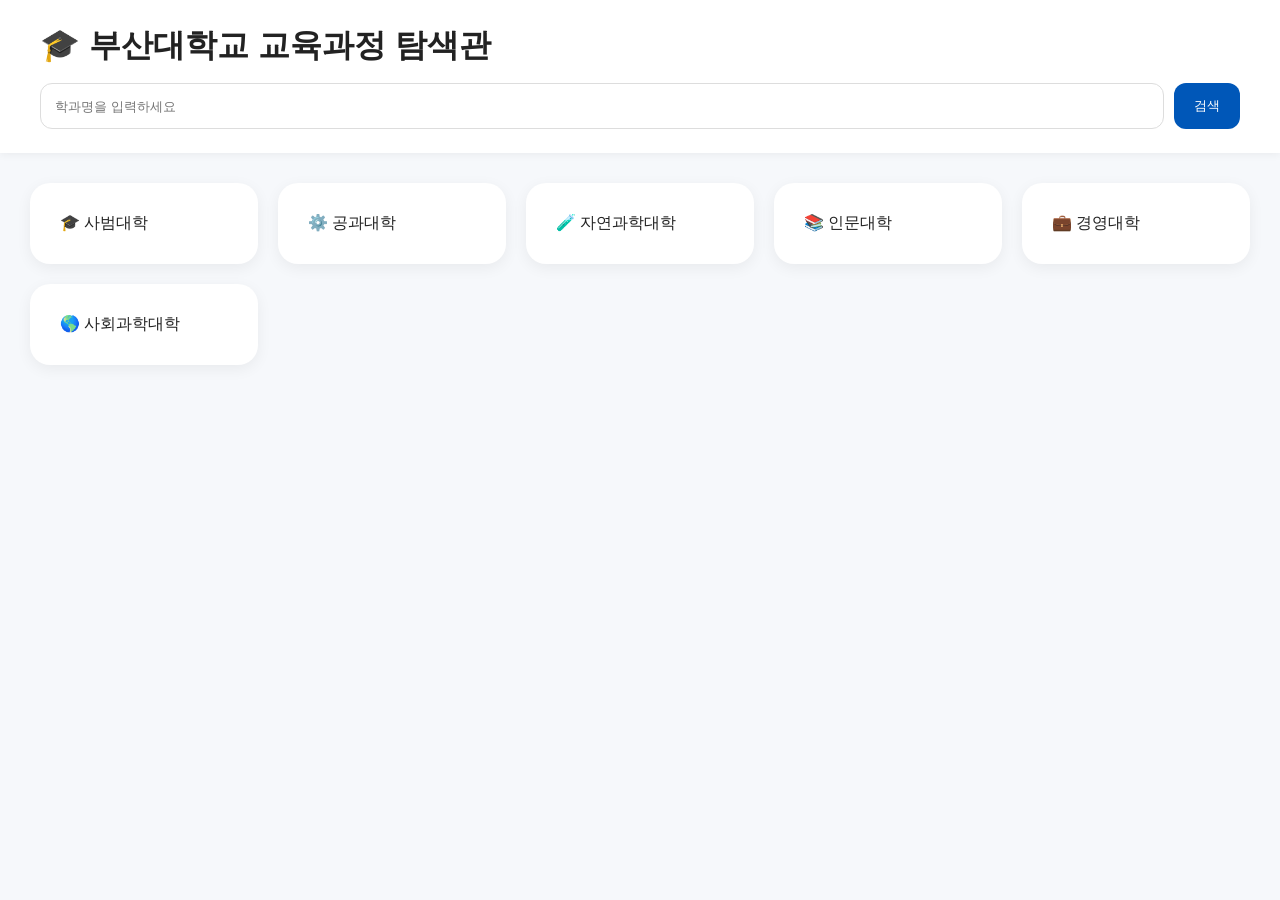
==== commit 9c9efbf3: "Add files via upload" ====
--- a/index.html
+++ b/index.html
@@ -1,34 +1,151 @@
-<!doctype html>
+<!DOCTYPE html>
 <html lang="ko">
 <head>
-  <meta charset="utf-8" />
-  <meta name="viewport" content="width=device-width, initial-scale=1" />
-  <title>2026학년도 학부 교육과정 안내</title>
-  <style>
-    :root{--pnu:#005bac;--pnu2:#003e7e;--sky:#eaf5ff;--ink:#172033;--muted:#687386;--line:#dde7f2;--card:#fff;--bg:#f6f9fd;--mint:#e9fbf6;--yellow:#fff7df;--pink:#fff1f5}*{box-sizing:border-box}body{margin:0;font-family:Pretendard,"Noto Sans KR",Arial,sans-serif;background:var(--bg);color:var(--ink)}.hero{background:linear-gradient(135deg,var(--pnu2),var(--pnu));color:white;padding:56px 24px 44px;position:relative;overflow:hidden}.hero:after{content:"";position:absolute;right:-90px;top:-90px;width:310px;height:310px;border-radius:50%;background:rgba(255,255,255,.12)}.wrap{max-width:1180px;margin:0 auto}.eyebrow{display:inline-flex;gap:8px;align-items:center;background:rgba(255,255,255,.16);border:1px solid rgba(255,255,255,.24);padding:8px 12px;border-radius:999px;font-size:14px}.hero h1{font-size:clamp(30px,5vw,54px);line-height:1.12;margin:18px 0 12px;letter-spacing:-.04em}.hero p{font-size:18px;line-height:1.7;margin:0;max-width:760px;color:#e9f3ff}.toolbar{margin-top:-28px;position:relative;z-index:2}.panel{background:var(--card);border:1px solid var(--line);box-shadow:0 16px 40px rgba(0,63,126,.12);border-radius:24px;padding:18px;display:grid;grid-template-columns:1.2fr .8fr .8fr;gap:12px}.input,.select{width:100%;height:50px;border:1px solid var(--line);border-radius:15px;padding:0 16px;font-size:15px;background:#fff}.main{padding:32px 24px 70px}.grid{display:grid;grid-template-columns:300px 1fr;gap:22px}.side{position:sticky;top:18px;align-self:start}.card{background:var(--card);border:1px solid var(--line);border-radius:22px;box-shadow:0 8px 24px rgba(20,49,85,.06)}.side .card{padding:16px}.deptBtn{width:100%;text-align:left;border:0;background:transparent;padding:14px 13px;border-radius:14px;cursor:pointer;margin:2px 0;color:var(--ink)}.deptBtn:hover,.deptBtn.active{background:var(--sky);color:var(--pnu2)}.deptBtn b{display:block;font-size:15px}.deptBtn span{display:block;margin-top:3px;font-size:12px;color:var(--muted)}.content{display:flex;flex-direction:column;gap:18px}.deptHead{padding:24px}.deptHead h2{margin:0 0 6px;font-size:30px;letter-spacing:-.03em}.deptHead .en{color:var(--muted);margin-bottom:18px}.chips{display:flex;flex-wrap:wrap;gap:8px}.chip{border-radius:999px;padding:7px 11px;font-size:13px;background:var(--sky);color:var(--pnu2);font-weight:700}.summary{display:grid;grid-template-columns:repeat(4,1fr);gap:12px}.stat{padding:18px;border-radius:20px;background:var(--card);border:1px solid var(--line)}.stat small{display:block;color:var(--muted);font-size:12px}.stat strong{font-size:26px;color:var(--pnu2)}.section{padding:22px}.section h3{margin:0 0 14px;font-size:20px}.goal{line-height:1.75;color:#30394a;background:#f9fbfe;border-radius:18px;padding:18px}.tabs{display:flex;flex-wrap:wrap;gap:8px;margin-bottom:14px}.tab{border:1px solid var(--line);background:#fff;border-radius:999px;padding:9px 13px;cursor:pointer;font-weight:700;color:#526075}.tab.active{background:var(--pnu);color:#fff;border-color:var(--pnu)}.courses{display:grid;grid-template-columns:repeat(2,minmax(0,1fr));gap:12px}.course{border:1px solid var(--line);border-radius:18px;padding:15px;background:#fff}.course .meta{display:flex;justify-content:space-between;gap:10px;color:var(--muted);font-size:12px;margin-bottom:9px}.course b{font-size:16px}.course p{margin:8px 0 0;color:#4d596b;font-size:14px;line-height:1.6}.empty{padding:30px;text-align:center;color:var(--muted)}.notice{background:linear-gradient(90deg,var(--yellow),#fff);border:1px solid #ffe2a1;border-radius:20px;padding:16px;line-height:1.65;color:#5a4620}.footer{color:var(--muted);font-size:13px;line-height:1.7;text-align:center;padding-top:24px}@media(max-width:900px){.panel{grid-template-columns:1fr}.grid{grid-template-columns:1fr}.side{position:static}.summary{grid-template-columns:repeat(2,1fr)}.courses{grid-template-columns:1fr}}@media(max-width:560px){.summary{grid-template-columns:1fr}.hero{padding-top:36px}.main{padding-left:14px;padding-right:14px}.deptHead h2{font-size:25px}}
-  </style>
+<meta charset="UTF-8">
+<meta name="viewport" content="width=device-width, initial-scale=1.0">
+<title>PNU 교육과정 탐색관</title>
+<style>
+body{font-family:Pretendard,Arial,sans-serif;margin:0;background:#f6f8fb;color:#222}
+header{background:#fff;padding:24px;box-shadow:0 2px 8px rgba(0,0,0,.05);position:sticky;top:0}
+.container{max-width:1200px;margin:auto}
+h1{margin:0}
+.search{display:flex;gap:10px;margin-top:15px}
+input{flex:1;padding:14px;border:1px solid #ddd;border-radius:12px}
+button{padding:14px 20px;border:none;background:#0057b8;color:#fff;border-radius:12px;cursor:pointer}
+.grid{display:grid;grid-template-columns:repeat(auto-fill,minmax(220px,1fr));gap:20px;padding:30px}
+.card{background:white;padding:30px;border-radius:20px;cursor:pointer;box-shadow:0 4px 15px rgba(0,0,0,.06);transition:.2s}
+.card:hover{transform:translateY(-4px)}
+.hidden{display:none}
+.roadmap{display:grid;grid-template-columns:repeat(4,1fr);gap:20px;padding:20px}
+.year{background:white;border-radius:18px;padding:20px}
+.course{background:#eef4ff;padding:8px;margin:8px 0;border-radius:10px}
+.back{margin:20px}
+.tag{display:inline-block;background:#eef4ff;padding:6px 10px;border-radius:20px;margin:3px}
+</style>
 </head>
 <body>
-  <header class="hero"><div class="wrap"><div class="eyebrow">PNU Curriculum Guide · 2026</div><h1>2026학년도<br/>학부 교육과정 한눈에 보기</h1><p>학과별 교육목표, 졸업기준 학점, 전공기초·전공필수·전공선택 교과목을 카드형 UI로 탐색할 수 있는 안내 페이지입니다.</p></div></header>
-  <div class="wrap toolbar"><div class="panel"><input id="search" class="input" placeholder="학과명·교과목명·교과목번호 검색"/><select id="college" class="select"><option value="all">전체 단과대학</option></select><select id="grade" class="select"><option value="all">전체 학년/학기</option><option>1-1</option><option>1-2</option><option>2-1</option><option>2-2</option><option>3-1</option><option>3-2</option><option>4-1</option><option>4-2</option></select></div></div>
-  <main class="main wrap"><div class="grid"><aside class="side"><div class="card"><div class="notice"><b>활용 방법</b><br/>왼쪽에서 학과를 선택하고, 상단 검색창으로 과목명·코드·학년학기를 바로 찾을 수 있습니다.</div><div id="deptList" style="margin-top:14px"></div></div></aside><section class="content"><article class="card deptHead" id="deptHead"></article><div class="summary" id="summary"></div><article class="card section"><h3>교육목적 및 교육목표</h3><div class="goal" id="goals"></div></article><article class="card section"><h3>교육과정</h3><div class="tabs" id="tabs"></div><div class="courses" id="courses"></div></article><article class="card section"><h3>교과요목</h3><div class="courses" id="descriptions"></div></article></section></div><p class="footer">※ 본 페이지는 업로드된 2026 학부 교육과정 HWP를 웹 안내용으로 재구성한 예시입니다. 실제 게시 전 학과별 전체 데이터와 최종 고시 내용을 확인해 주세요.</p></main>
+
+<header>
+<div class="container">
+<h1>🎓 부산대학교 교육과정 탐색관</h1>
+<div class="search">
+<input id="searchInput" placeholder="학과명을 입력하세요">
+<button onclick="searchDept()">검색</button>
+</div>
+</div>
+</header>
+
+<div id="collegeView">
+<div class="grid">
+<div class="card" onclick="openCollege('사범대학')">🎓 사범대학</div>
+<div class="card">⚙️ 공과대학</div>
+<div class="card">🧪 자연과학대학</div>
+<div class="card">📚 인문대학</div>
+<div class="card">💼 경영대학</div>
+<div class="card">🌎 사회과학대학</div>
+</div>
+</div>
+
+<div id="deptView" class="hidden">
+<button class="back" onclick="showColleges()">← 돌아가기</button>
+<div class="grid" id="deptGrid"></div>
+</div>
+
+<div id="majorView" class="hidden">
+<button class="back" onclick="backToDept()">← 학과목록</button>
+<div class="container">
+<h2 id="majorTitle"></h2>
+<p id="majorDesc"></p>
+<div id="tags"></div>
+
+<h3>교육과정 로드맵</h3>
+<div class="roadmap" id="roadmap"></div>
+</div>
+</div>
+
 <script>
-const DATA=[
-{college:'사범대학',dept:'국어교육과',en:'Department of Korean Language Education',credits:{core:9,balance:'12(3)',creative:6,majorBase:12,majorReq:24,majorSel:17,advanced:21,general:12,teaching:22,total:135},goals:['국어교과에 관한 전문적인 지식을 갖춘다.','국어교과의 효과적인 교수방법을 익혀 활용할 수 있다.','국어교육학의 연구 흐름과 교육현장에 대한 이해를 갖춘다.'],courses:[['전공기초','KE1600579','논술과 작문교육론','Principles of teaching argumentative and expository writing','3-3-0','1-1'],['전공기초','KE3600056','국어학의이해','Introduction to Korean Linguistics','3-3-0','1-1'],['전공기초','KE1600577','국문학원전이해','Introduction to Original Texts of Korean Literature','3-3-0','1-2'],['전공기초','KE1600578','현대문학개론','Theory of Modern Korean Literature','3-3-0','1-2'],['전공필수','KE2900407','국어문법론','Modern Korean Grammar','3-3-0','2-1'],['전공필수','KE3400113','문학교육론','Teaching Theories of Modern Korean Literature','3-3-0','2-1'],['전공필수','KE3400233','국어교육론','Introduction to Korean Language Education','3-3-0','3-1'],['전공선택','KE3400758','독서교육론','Reading Education','3-3-0','3-2'],['전공선택','KE3400133','국어교재연구및지도법','Materials and Research Method for Korean Education','3-3-0','4-1']],desc:{'논술과 작문교육론':'문자 언어를 통한 의사 표현 능력을 기르고, 비문학적 글쓰기 유형별 교수학습 활동을 개발한다.','국어학의이해':'국어학에 대한 체계적인 지식을 습득하여 국어 및 문법 수업의 효율적 방법론을 모색한다.','국어교육론':'수업 절차, 수업 목표, 평가 자료 제작 절차를 이해하고 실제 수업 설계 능력을 기른다.'}},
-{college:'사범대학',dept:'영어교육과',en:'Department of English Language Education',credits:{core:9,balance:12,creative:6,majorBase:12,majorReq:21,majorSel:20,advanced:21,general:12,teaching:22,total:135},goals:['영어 교사로서 갖추어야 할 품성과 자질을 가진다.','영어 교과에 관한 전문 지식과 효과적인 교수 방법을 익힌다.','영어교육학의 연구 흐름과 교육 현장에 대한 이해를 갖춘다.'],courses:[['전공기초','EG1501176','영어회화(Ⅰ)','English Conversation for Pre-service Teachers(Ⅰ)','3-3-0','1-1'],['전공기초','EG1501185','영문학개론','Introduction to English Literature','3-3-0','1-1'],['전공기초','EG1500582','영어작문연습','English Composition Practice','3-3-0','1-2'],['전공기초','EG2800502','영어학개론','Introduction to English Linguistics','3-3-0','1-2'],['전공필수','EG2200244','영어습득과통사론','English Acquisition & Syntax','3-3-0','2-1'],['전공필수','EG2400022','외국어교수학습론','Theories of Foreign Language Teaching & Learning','3-3-0','3-1'],['전공필수','EG2800550','영어능력평가','Evaluation of English Proficiency','3-3-0','3-2'],['전공선택','EG3800250','영어교육론','Survey of English Education','3-3-0','2-1'],['전공선택','EG2800500','영어교재연구및지도법','Materials and Practices of English Teaching','3-3-0','4-1']],desc:{'영어회화(Ⅰ)':'영어 듣기·말하기 능력을 증진하고 의사소통 능력 신장 전략을 계발한다.','외국어교수학습론':'효과적인 영어 학습 모형을 설계하여 영어교육에 실천적으로 이바지할 수 있도록 한다.','영어능력평가':'중등학교 현장에서 요구되는 영어 평가 내용과 방법을 고안·집행·해석하는 능력을 배양한다.'}},
-{college:'사범대학',dept:'독어교육과',en:'Department of German Language Education',credits:{core:9,balance:12,creative:6,majorBase:12,majorReq:21,majorSel:20,advanced:21,general:12,teaching:22,total:135},goals:['교사로서 갖추어야 할 품성과 자질을 가진다.','독어교과교육학의 연구 흐름과 효과적인 교수 방법을 익힌다.','독일어권 문학·어학·문화·역사에 대한 전문 지식을 갖춘다.'],courses:[['전공기초','GR1500944','기초독일어문법','Basic German Grammar','3-3-0','1-1'],['전공기초','GR1600683','독일어권문화입문','Introduction to Culture of German Area','3-3-0','1-1'],['전공기초','GR1500113','독일명작의이해','Understanding of German Masterpieces','3-3-0','1-2'],['전공필수','GR2700759','독일어교육론','Methodology of German Education','3-3-0','2-2'],['전공필수','GR2700983','고급독일어문법','Advanced German Grammar','3-3-0','3-1'],['전공선택','GR2800097','독일어교재연구및지도법','Studies in Teaching Materials and Methodology','3-3-0','3-2'],['전공선택','GR3500439','독일어과논술지도','Essay Writing in German Education','3-3-0','4-1']],desc:{'기초독일어문법':'독일어 기초 문법을 이해하고 응용·활용할 수 있게 한다.','독일어교육론':'독일어 교육의 방법론을 학습하고 교육현장 적용 능력을 기른다.'}},
-{college:'정보의생명공학대학',dept:'컴퓨터공학전공',en:'Computer Science and Engineering',credits:{core:10,balance:'9(3)',creative:6,majorBase:25,majorReq:33,majorSel:40,advanced:44,general:6,teaching:22,total:133},goals:['컴퓨터 과학의 기초 이론과 응용 능력을 균형 있게 기른다.','전공기초·전공필수·전공선택 이수 체계를 통해 심화전공 역량을 강화한다.'],courses:[['전공기초','CB1501027','이산수학(Ⅰ)','Discrete Mathematics(Ⅰ)','3-3-0','1-1'],['전공기초','CB1501005','일반물리학(Ⅰ)','General Physics(Ⅰ)','3-3-0','1-1']],desc:{'이산수학(Ⅰ)':'컴퓨터 과학의 여러 분야에 필요한 계수, 논리, 집합론, 관계, 함수 등의 기본 개념을 학습한다.'}},
-{college:'첨단융합학부',dept:'나노소자첨단제조전공',en:'Advanced Nano Device Manufacturing',credits:{core:10,balance:15,creative:0,majorBase:25,majorReq:36,majorSel:33,advanced:45,general:6,total:137},goals:['반도체공정 전공트랙 등 첨단 제조 분야의 전공역량을 체계적으로 기른다.','트랙 기반 이수체계를 통해 전공필수와 전공선택을 연계한다.'],courses:[['전공필수','NP2002683','응용공학수학','Applied Engineering Mathematics','3-3-0',''],['전공필수','','나노 Fabrication(Ⅰ)','Nano Fabrication(Ⅰ)','',''],['전공필수','','반도체재료','Semiconductor Materials','',''],['전공선택','','반도체소자','Semiconductor Devices','',''],['전공선택','','반도체패키징','Semiconductor Packaging','','']],desc:{'응용공학수학':'공학 문제 해결에 필요한 수학적 기초와 응용 능력을 기른다.'}},
-{college:'첨단융합학부',dept:'광메카트로닉스공학전공',en:'Optical Mechatronics Engineering',credits:{core:10,balance:15,creative:0,majorBase:25,majorReq:36,majorSel:33,advanced:45,general:6,total:137},goals:['광·메카트로닉스 기반 융합기술 역량을 기른다.','AI스마트헬스케어 등 융합트랙 교과목을 통해 진로 맞춤형 학습을 지원한다.'],courses:[['전공선택','','빛과물질','Light and Matter','',''],['전공선택','','바이오재료공학','Biomaterials Engineering','',''],['전공선택','','생체조직공학','Tissue Engineering','',''],['전공선택','','광영상공학','Optical Imaging Engineering','','']],desc:{}}
-];
-let current=DATA[0], currentTab='전체';
-const $=s=>document.querySelector(s); const $$=s=>document.querySelectorAll(s);
-function init(){[...new Set(DATA.map(d=>d.college))].forEach(c=>$('#college').insertAdjacentHTML('beforeend',`<option>${c}</option>`)); $('#search').addEventListener('input',render); $('#college').addEventListener('change',render); $('#grade').addEventListener('change',render); render();}
-function filteredDepts(){const c=$('#college').value; return DATA.filter(d=>c==='all'||d.college===c)}
-function render(){const list=filteredDepts(); if(!list.includes(current)) current=list[0]||DATA[0]; $('#deptList').innerHTML=list.map((d,i)=>`<button class="deptBtn ${d===current?'active':''}" onclick="current=filteredDepts()[${i}];currentTab='전체';render()"><b>${d.dept}</b><span>${d.college} · ${d.en}</span></button>`).join(''); renderDept();}
-function renderDept(){ $('#deptHead').innerHTML=`<h2>${current.dept}</h2><div class="en">${current.en}</div><div class="chips"><span class="chip">${current.college}</span><span class="chip">졸업기준 ${current.credits.total}학점</span><span class="chip">전공기초 ${current.credits.majorBase}학점</span></div>`; const c=current.credits; $('#summary').innerHTML=[['효원핵심',c.core],['효원균형',c.balance],['전공필수',c.majorReq],['전공선택',c.majorSel],['심화전공',c.advanced],['일반선택',c.general],['교직',c.teaching||'-'],['졸업기준',c.total]].map(x=>`<div class="stat"><small>${x[0]}</small><strong>${x[1]}</strong><small>학점</small></div>`).join(''); $('#goals').innerHTML='<ol>'+current.goals.map(g=>`<li>${g}</li>`).join('')+'</ol>'; const cats=['전체',...new Set(current.courses.map(x=>x[0]))]; $('#tabs').innerHTML=cats.map(t=>`<button class="tab ${t===currentTab?'active':''}" onclick="currentTab='${t}';renderDept()">${t}</button>`).join(''); const q=$('#search').value.trim().toLowerCase(); const grade=$('#grade').value; let courses=current.courses.filter(x=>(currentTab==='전체'||x[0]===currentTab)&&(grade==='all'||x[5]===grade)&&(!q||x.join(' ').toLowerCase().includes(q)||current.dept.toLowerCase().includes(q))); $('#courses').innerHTML=courses.length?courses.map(courseCard).join(''):'<div class="empty">조건에 맞는 교과목이 없습니다.</div>'; const desc=Object.entries(current.desc||{}).filter(([k,v])=>!q||`${k} ${v}`.toLowerCase().includes(q)); $('#descriptions').innerHTML=desc.length?desc.map(([k,v])=>`<div class="course"><div class="meta"><span>교과요목</span></div><b>${k}</b><p>${v}</p></div>`).join(''):'<div class="empty">등록된 교과요목 요약이 없습니다.</div>';}
-function courseCard(x){return `<div class="course"><div class="meta"><span>${x[0]} · ${x[1]||'코드 확인 필요'}</span><span>${x[4]||''} ${x[5]?'· '+x[5]:''}</span></div><b>${x[2]}</b><p>${x[3]||''}</p></div>`}
-init();
+const data={
+"사범대학":[
+{
+name:"국어교육과",
+desc:"국어교육 전문가 양성",
+tags:["국어교육","문학교육","교사양성","리터러시"],
+roadmap:{
+"1학년":["논술과작문교육론","국어학의이해","국문학원전이해","현대문학개론"],
+"2학년":["국어문법론","문학교육론","국문학개론","고전소설론"],
+"3학년":["국문학사","국어교육론","국어사","매체교육론"],
+"4학년":["독서교육론","문학교육연습","국어교재연구및지도법","리터러시의이해"]
+}
+},
+{
+name:"영어교육과",
+desc:"영어교육 및 글로벌 의사소통 전문가 양성",
+tags:["영어교육","영문학","언어교육","교사양성"],
+roadmap:{
+"1학년":["영어회화Ⅰ","영문학개론","영어작문연습","영어학개론"],
+"2학년":["영어습득과통사론","응용영어음운론","영미문화의이해"],
+"3학년":["영어교육이론과실제","영어능력평가","제2언어습득"],
+"4학년":["영어교재연구및지도법","영어담화분석","영어교육문법"]
+}
+}
+]
+};
+
+let currentCollege="";
+
+function openCollege(name){
+currentCollege=name;
+document.getElementById("collegeView").classList.add("hidden");
+document.getElementById("deptView").classList.remove("hidden");
+
+let html="";
+(data[name]||[]).forEach(d=>{
+html+=`<div class="card" onclick="openMajor('${d.name}')">${d.name}</div>`;
+});
+document.getElementById("deptGrid").innerHTML=html;
+}
+
+function openMajor(name){
+const dept=data[currentCollege].find(x=>x.name===name);
+document.getElementById("deptView").classList.add("hidden");
+document.getElementById("majorView").classList.remove("hidden");
+
+majorTitle.innerText=dept.name;
+majorDesc.innerText=dept.desc;
+
+tags.innerHTML=dept.tags.map(t=>`<span class='tag'>#${t}</span>`).join("");
+
+let road="";
+for(const year in dept.roadmap){
+road+=`<div class='year'><h3>${year}</h3>`;
+dept.roadmap[year].forEach(c=>road+=`<div class='course'>${c}</div>`);
+road+="</div>";
+}
+roadmap.innerHTML=road;
+}
+
+function showColleges(){
+collegeView.classList.remove("hidden");
+deptView.classList.add("hidden");
+}
+
+function backToDept(){
+majorView.classList.add("hidden");
+deptView.classList.remove("hidden");
+}
+
+function searchDept(){
+const q=document.getElementById("searchInput").value.trim();
+for(const college in data){
+const found=data[college].find(d=>d.name.includes(q));
+if(found){
+currentCollege=college;
+openMajor(found.name);
+return;
+}
+}
+alert("검색 결과가 없습니다.");
+}
 </script>
 </body>
 </html>
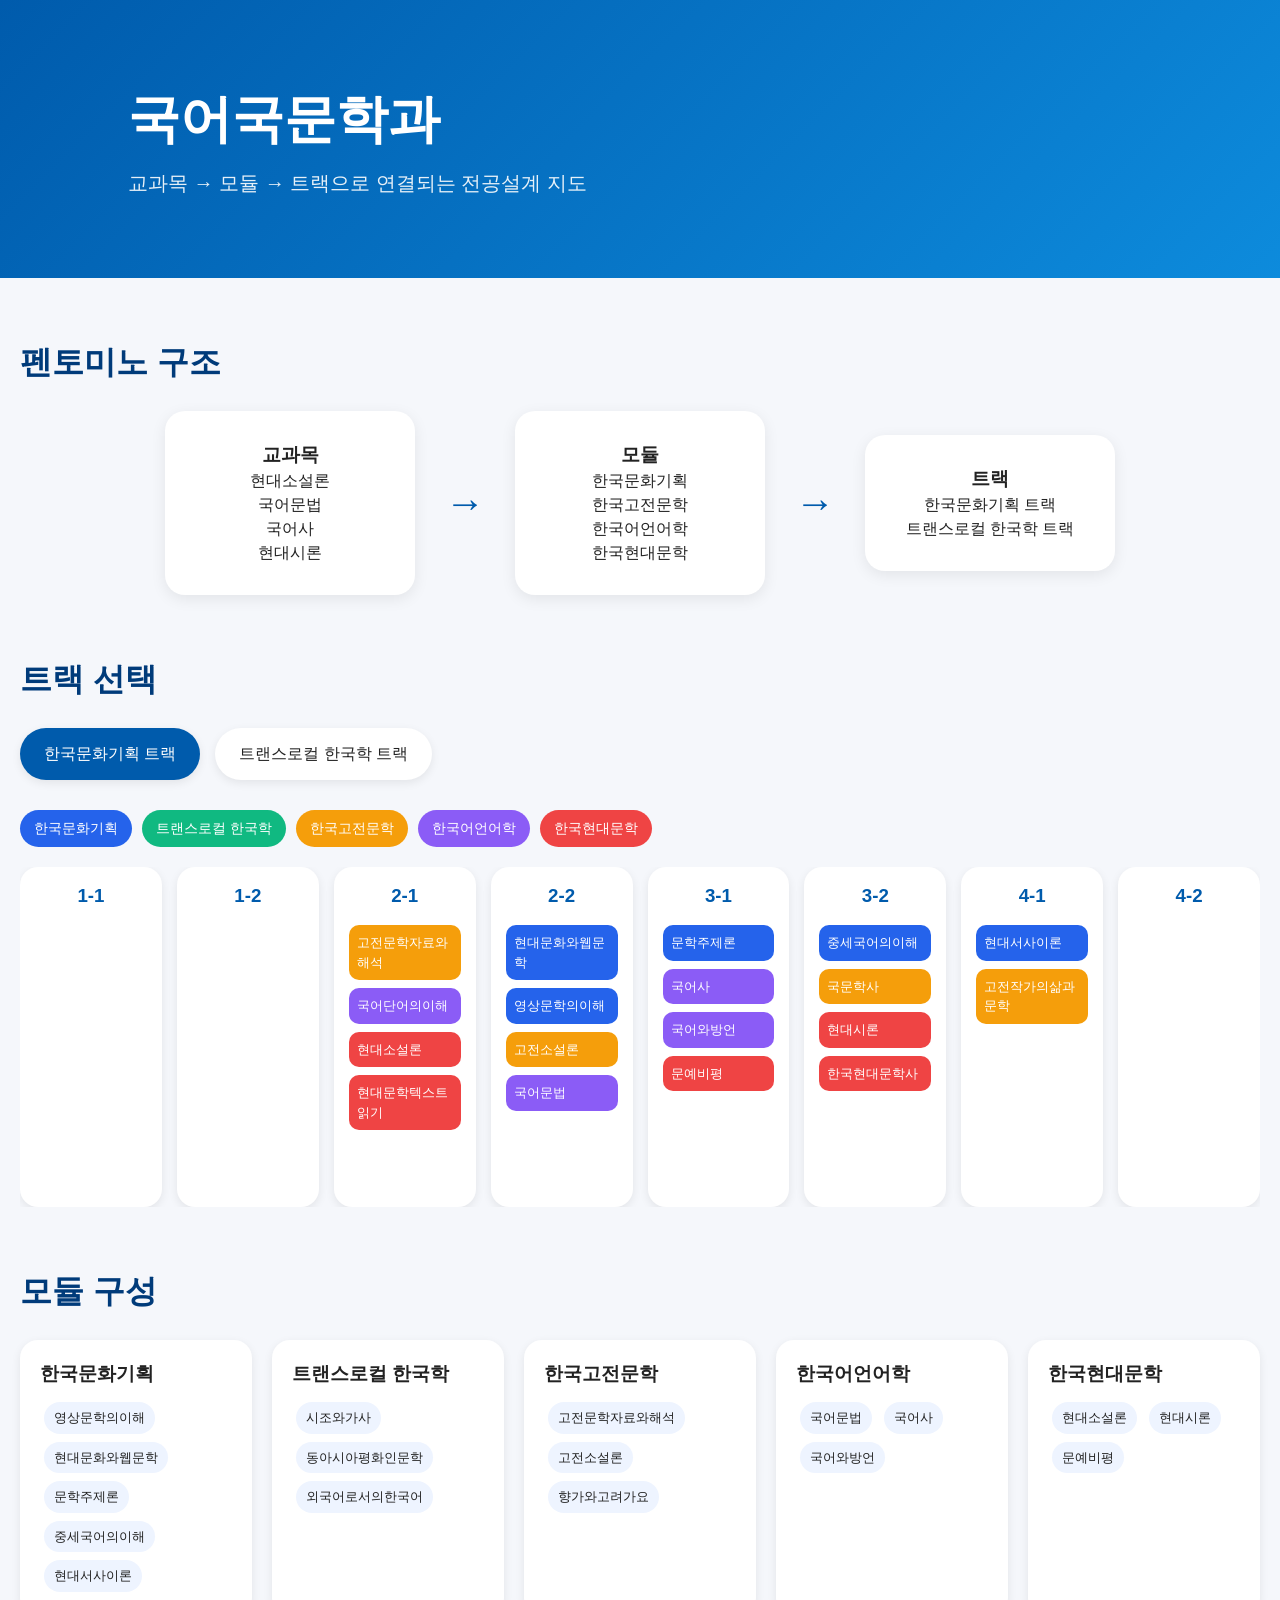
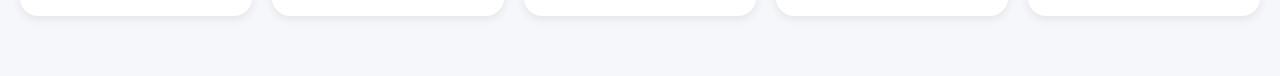
==== commit 8a1b1d87: "Add files via upload" ====
--- a/index.html
+++ b/index.html
@@ -3,149 +3,251 @@
 <head>
 <meta charset="UTF-8">
 <meta name="viewport" content="width=device-width, initial-scale=1.0">
-<title>PNU 교육과정 탐색관</title>
+<title>PNU 펜토미노 교육과정 - 국어국문학과</title>
 <style>
-body{font-family:Pretendard,Arial,sans-serif;margin:0;background:#f6f8fb;color:#222}
-header{background:#fff;padding:24px;box-shadow:0 2px 8px rgba(0,0,0,.05);position:sticky;top:0}
-.container{max-width:1200px;margin:auto}
-h1{margin:0}
-.search{display:flex;gap:10px;margin-top:15px}
-input{flex:1;padding:14px;border:1px solid #ddd;border-radius:12px}
-button{padding:14px 20px;border:none;background:#0057b8;color:#fff;border-radius:12px;cursor:pointer}
-.grid{display:grid;grid-template-columns:repeat(auto-fill,minmax(220px,1fr));gap:20px;padding:30px}
-.card{background:white;padding:30px;border-radius:20px;cursor:pointer;box-shadow:0 4px 15px rgba(0,0,0,.06);transition:.2s}
-.card:hover{transform:translateY(-4px)}
-.hidden{display:none}
-.roadmap{display:grid;grid-template-columns:repeat(4,1fr);gap:20px;padding:20px}
-.year{background:white;border-radius:18px;padding:20px}
-.course{background:#eef4ff;padding:8px;margin:8px 0;border-radius:10px}
-.back{margin:20px}
-.tag{display:inline-block;background:#eef4ff;padding:6px 10px;border-radius:20px;margin:3px}
+*{margin:0;padding:0;box-sizing:border-box}
+body{font-family:Arial,sans-serif;background:#f5f7fb;color:#222;line-height:1.5}
+.hero{
+background:linear-gradient(135deg,#005bac,#0d8bdc);
+color:white;padding:80px 10%;
+}
+.hero h1{font-size:52px;margin-bottom:10px}
+.hero p{font-size:20px;opacity:.9}
+.section{max-width:1400px;margin:60px auto;padding:0 20px}
+.section h2{margin-bottom:25px;font-size:32px;color:#003b7a}
+.flow{display:flex;justify-content:center;align-items:center;gap:30px;flex-wrap:wrap}
+.box{
+background:white;padding:30px;border-radius:20px;
+box-shadow:0 4px 15px rgba(0,0,0,.08);
+min-width:250px;text-align:center
+}
+.arrow{font-size:40px;color:#005bac}
+.track-tabs{display:flex;gap:15px;margin-bottom:30px}
+.tab{
+padding:14px 24px;border-radius:999px;
+background:white;box-shadow:0 3px 10px rgba(0,0,0,.08);
+}
+.active{background:#005bac;color:white}
+.timeline{
+display:grid;
+grid-template-columns:repeat(8,1fr);
+gap:15px;
+overflow:auto;
+}
+.semester{
+background:white;
+border-radius:18px;
+padding:15px;
+min-height:340px;
+box-shadow:0 3px 10px rgba(0,0,0,.08);
+}
+.semester h3{
+text-align:center;
+margin-bottom:15px;
+color:#005bac;
+}
+.course{
+padding:8px;
+margin-bottom:8px;
+border-radius:10px;
+color:white;
+font-size:13px;
+}
+.a{background:#2563eb}
+.b{background:#10b981}
+.c{background:#f59e0b}
+.d{background:#8b5cf6}
+.e{background:#ef4444}
+
+.legend{
+display:flex;
+gap:10px;
+flex-wrap:wrap;
+margin-bottom:20px;
+}
+
+.badge{
+padding:8px 14px;
+border-radius:999px;
+color:white;
+font-size:14px;
+}
+
+.modules{
+display:grid;
+grid-template-columns:repeat(auto-fit,minmax(220px,1fr));
+gap:20px;
+}
+
+.module{
+background:white;
+padding:20px;
+border-radius:18px;
+box-shadow:0 3px 10px rgba(0,0,0,.08);
+}
+
+.module h3{
+margin-bottom:10px;
+}
+
+.chip{
+display:inline-block;
+padding:6px 10px;
+margin:4px;
+background:#eef4ff;
+border-radius:999px;
+font-size:13px;
+}
 </style>
 </head>
 <body>
 
-<header>
-<div class="container">
-<h1>🎓 부산대학교 교육과정 탐색관</h1>
-<div class="search">
-<input id="searchInput" placeholder="학과명을 입력하세요">
-<button onclick="searchDept()">검색</button>
-</div>
-</div>
-</header>
-
-<div id="collegeView">
-<div class="grid">
-<div class="card" onclick="openCollege('사범대학')">🎓 사범대학</div>
-<div class="card">⚙️ 공과대학</div>
-<div class="card">🧪 자연과학대학</div>
-<div class="card">📚 인문대학</div>
-<div class="card">💼 경영대학</div>
-<div class="card">🌎 사회과학대학</div>
-</div>
-</div>
-
-<div id="deptView" class="hidden">
-<button class="back" onclick="showColleges()">← 돌아가기</button>
-<div class="grid" id="deptGrid"></div>
-</div>
-
-<div id="majorView" class="hidden">
-<button class="back" onclick="backToDept()">← 학과목록</button>
-<div class="container">
-<h2 id="majorTitle"></h2>
-<p id="majorDesc"></p>
-<div id="tags"></div>
-
-<h3>교육과정 로드맵</h3>
-<div class="roadmap" id="roadmap"></div>
-</div>
-</div>
-
-<script>
-const data={
-"사범대학":[
-{
-name:"국어교육과",
-desc:"국어교육 전문가 양성",
-tags:["국어교육","문학교육","교사양성","리터러시"],
-roadmap:{
-"1학년":["논술과작문교육론","국어학의이해","국문학원전이해","현대문학개론"],
-"2학년":["국어문법론","문학교육론","국문학개론","고전소설론"],
-"3학년":["국문학사","국어교육론","국어사","매체교육론"],
-"4학년":["독서교육론","문학교육연습","국어교재연구및지도법","리터러시의이해"]
-}
-},
-{
-name:"영어교육과",
-desc:"영어교육 및 글로벌 의사소통 전문가 양성",
-tags:["영어교육","영문학","언어교육","교사양성"],
-roadmap:{
-"1학년":["영어회화Ⅰ","영문학개론","영어작문연습","영어학개론"],
-"2학년":["영어습득과통사론","응용영어음운론","영미문화의이해"],
-"3학년":["영어교육이론과실제","영어능력평가","제2언어습득"],
-"4학년":["영어교재연구및지도법","영어담화분석","영어교육문법"]
-}
-}
-]
-};
-
-let currentCollege="";
-
-function openCollege(name){
-currentCollege=name;
-document.getElementById("collegeView").classList.add("hidden");
-document.getElementById("deptView").classList.remove("hidden");
-
-let html="";
-(data[name]||[]).forEach(d=>{
-html+=`<div class="card" onclick="openMajor('${d.name}')">${d.name}</div>`;
-});
-document.getElementById("deptGrid").innerHTML=html;
-}
-
-function openMajor(name){
-const dept=data[currentCollege].find(x=>x.name===name);
-document.getElementById("deptView").classList.add("hidden");
-document.getElementById("majorView").classList.remove("hidden");
-
-majorTitle.innerText=dept.name;
-majorDesc.innerText=dept.desc;
-
-tags.innerHTML=dept.tags.map(t=>`<span class='tag'>#${t}</span>`).join("");
-
-let road="";
-for(const year in dept.roadmap){
-road+=`<div class='year'><h3>${year}</h3>`;
-dept.roadmap[year].forEach(c=>road+=`<div class='course'>${c}</div>`);
-road+="</div>";
-}
-roadmap.innerHTML=road;
-}
-
-function showColleges(){
-collegeView.classList.remove("hidden");
-deptView.classList.add("hidden");
-}
-
-function backToDept(){
-majorView.classList.add("hidden");
-deptView.classList.remove("hidden");
-}
-
-function searchDept(){
-const q=document.getElementById("searchInput").value.trim();
-for(const college in data){
-const found=data[college].find(d=>d.name.includes(q));
-if(found){
-currentCollege=college;
-openMajor(found.name);
-return;
-}
-}
-alert("검색 결과가 없습니다.");
-}
-</script>
+<section class="hero">
+<h1>국어국문학과</h1>
+<p>교과목 → 모듈 → 트랙으로 연결되는 전공설계 지도</p>
+</section>
+
+<section class="section">
+<h2>펜토미노 구조</h2>
+
+<div class="flow">
+<div class="box">
+<h3>교과목</h3>
+현대소설론<br>
+국어문법<br>
+국어사<br>
+현대시론
+</div>
+
+<div class="arrow">→</div>
+
+<div class="box">
+<h3>모듈</h3>
+한국문화기획<br>
+한국고전문학<br>
+한국어언어학<br>
+한국현대문학
+</div>
+
+<div class="arrow">→</div>
+
+<div class="box">
+<h3>트랙</h3>
+한국문화기획 트랙<br>
+트랜스로컬 한국학 트랙
+</div>
+</div>
+</section>
+
+<section class="section">
+<h2>트랙 선택</h2>
+
+<div class="track-tabs">
+<div class="tab active">한국문화기획 트랙</div>
+<div class="tab">트랜스로컬 한국학 트랙</div>
+</div>
+
+<div class="legend">
+<div class="badge a">한국문화기획</div>
+<div class="badge b">트랜스로컬 한국학</div>
+<div class="badge c">한국고전문학</div>
+<div class="badge d">한국어언어학</div>
+<div class="badge e">한국현대문학</div>
+</div>
+
+<div class="timeline">
+
+<div class="semester"><h3>1-1</h3></div>
+
+<div class="semester"><h3>1-2</h3></div>
+
+<div class="semester">
+<h3>2-1</h3>
+<div class="course c">고전문학자료와해석</div>
+<div class="course d">국어단어의이해</div>
+<div class="course e">현대소설론</div>
+<div class="course e">현대문학텍스트읽기</div>
+</div>
+
+<div class="semester">
+<h3>2-2</h3>
+<div class="course a">현대문화와웹문학</div>
+<div class="course a">영상문학의이해</div>
+<div class="course c">고전소설론</div>
+<div class="course d">국어문법</div>
+</div>
+
+<div class="semester">
+<h3>3-1</h3>
+<div class="course a">문학주제론</div>
+<div class="course d">국어사</div>
+<div class="course d">국어와방언</div>
+<div class="course e">문예비평</div>
+</div>
+
+<div class="semester">
+<h3>3-2</h3>
+<div class="course a">중세국어의이해</div>
+<div class="course c">국문학사</div>
+<div class="course e">현대시론</div>
+<div class="course e">한국현대문학사</div>
+</div>
+
+<div class="semester">
+<h3>4-1</h3>
+<div class="course a">현대서사이론</div>
+<div class="course c">고전작가의삶과문학</div>
+</div>
+
+<div class="semester"><h3>4-2</h3></div>
+
+</div>
+</section>
+
+<section class="section">
+<h2>모듈 구성</h2>
+
+<div class="modules">
+
+<div class="module">
+<h3>한국문화기획</h3>
+<span class="chip">영상문학의이해</span>
+<span class="chip">현대문화와웹문학</span>
+<span class="chip">문학주제론</span>
+<span class="chip">중세국어의이해</span>
+<span class="chip">현대서사이론</span>
+</div>
+
+<div class="module">
+<h3>트랜스로컬 한국학</h3>
+<span class="chip">시조와가사</span>
+<span class="chip">동아시아평화인문학</span>
+<span class="chip">외국어로서의한국어</span>
+</div>
+
+<div class="module">
+<h3>한국고전문학</h3>
+<span class="chip">고전문학자료와해석</span>
+<span class="chip">고전소설론</span>
+<span class="chip">향가와고려가요</span>
+</div>
+
+<div class="module">
+<h3>한국어언어학</h3>
+<span class="chip">국어문법</span>
+<span class="chip">국어사</span>
+<span class="chip">국어와방언</span>
+</div>
+
+<div class="module">
+<h3>한국현대문학</h3>
+<span class="chip">현대소설론</span>
+<span class="chip">현대시론</span>
+<span class="chip">문예비평</span>
+</div>
+
+</div>
+</section>
+
 </body>
 </html>
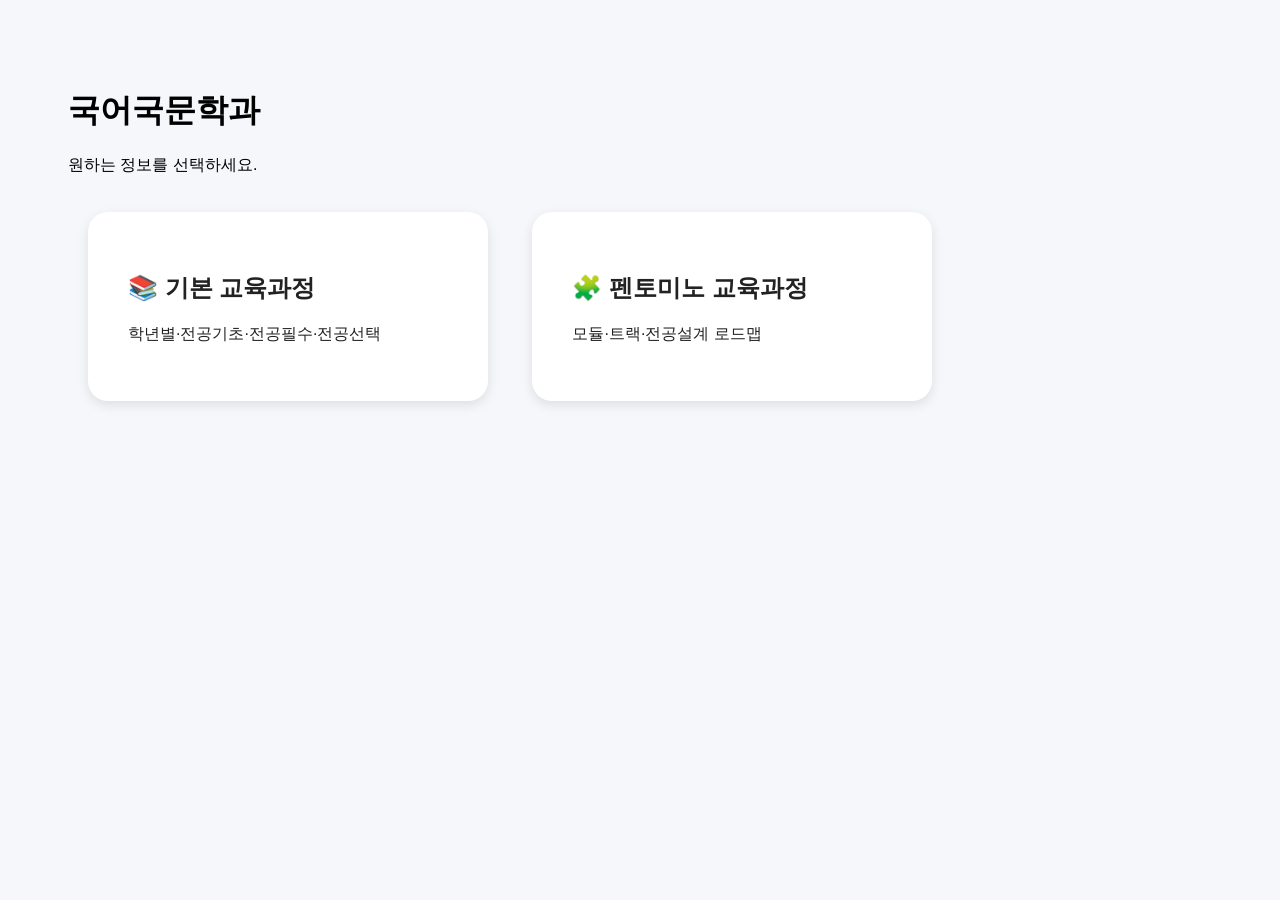
==== commit 176e2840: "Add files via upload" ====
--- a/index.html
+++ b/index.html
@@ -1,253 +1,8 @@
-<!DOCTYPE html>
-<html lang="ko">
-<head>
-<meta charset="UTF-8">
-<meta name="viewport" content="width=device-width, initial-scale=1.0">
-<title>PNU 펜토미노 교육과정 - 국어국문학과</title>
-<style>
-*{margin:0;padding:0;box-sizing:border-box}
-body{font-family:Arial,sans-serif;background:#f5f7fb;color:#222;line-height:1.5}
-.hero{
-background:linear-gradient(135deg,#005bac,#0d8bdc);
-color:white;padding:80px 10%;
-}
-.hero h1{font-size:52px;margin-bottom:10px}
-.hero p{font-size:20px;opacity:.9}
-.section{max-width:1400px;margin:60px auto;padding:0 20px}
-.section h2{margin-bottom:25px;font-size:32px;color:#003b7a}
-.flow{display:flex;justify-content:center;align-items:center;gap:30px;flex-wrap:wrap}
-.box{
-background:white;padding:30px;border-radius:20px;
-box-shadow:0 4px 15px rgba(0,0,0,.08);
-min-width:250px;text-align:center
-}
-.arrow{font-size:40px;color:#005bac}
-.track-tabs{display:flex;gap:15px;margin-bottom:30px}
-.tab{
-padding:14px 24px;border-radius:999px;
-background:white;box-shadow:0 3px 10px rgba(0,0,0,.08);
-}
-.active{background:#005bac;color:white}
-.timeline{
-display:grid;
-grid-template-columns:repeat(8,1fr);
-gap:15px;
-overflow:auto;
-}
-.semester{
-background:white;
-border-radius:18px;
-padding:15px;
-min-height:340px;
-box-shadow:0 3px 10px rgba(0,0,0,.08);
-}
-.semester h3{
-text-align:center;
-margin-bottom:15px;
-color:#005bac;
-}
-.course{
-padding:8px;
-margin-bottom:8px;
-border-radius:10px;
-color:white;
-font-size:13px;
-}
-.a{background:#2563eb}
-.b{background:#10b981}
-.c{background:#f59e0b}
-.d{background:#8b5cf6}
-.e{background:#ef4444}
-
-.legend{
-display:flex;
-gap:10px;
-flex-wrap:wrap;
-margin-bottom:20px;
-}
-
-.badge{
-padding:8px 14px;
-border-radius:999px;
-color:white;
-font-size:14px;
-}
-
-.modules{
-display:grid;
-grid-template-columns:repeat(auto-fit,minmax(220px,1fr));
-gap:20px;
-}
-
-.module{
-background:white;
-padding:20px;
-border-radius:18px;
-box-shadow:0 3px 10px rgba(0,0,0,.08);
-}
-
-.module h3{
-margin-bottom:10px;
-}
-
-.chip{
-display:inline-block;
-padding:6px 10px;
-margin:4px;
-background:#eef4ff;
-border-radius:999px;
-font-size:13px;
-}
-</style>
-</head>
-<body>
-
-<section class="hero">
+<!DOCTYPE html><html><head><meta charset="utf-8"><title>국어국문학과</title>
+<style>body{font-family:Arial;padding:60px;background:#f5f7fb} .card{display:inline-block;width:320px;margin:20px;padding:40px;background:white;border-radius:20px;text-decoration:none;color:#222;box-shadow:0 4px 12px rgba(0,0,0,.1)}</style>
+</head><body>
 <h1>국어국문학과</h1>
-<p>교과목 → 모듈 → 트랙으로 연결되는 전공설계 지도</p>
-</section>
-
-<section class="section">
-<h2>펜토미노 구조</h2>
-
-<div class="flow">
-<div class="box">
-<h3>교과목</h3>
-현대소설론<br>
-국어문법<br>
-국어사<br>
-현대시론
-</div>
-
-<div class="arrow">→</div>
-
-<div class="box">
-<h3>모듈</h3>
-한국문화기획<br>
-한국고전문학<br>
-한국어언어학<br>
-한국현대문학
-</div>
-
-<div class="arrow">→</div>
-
-<div class="box">
-<h3>트랙</h3>
-한국문화기획 트랙<br>
-트랜스로컬 한국학 트랙
-</div>
-</div>
-</section>
-
-<section class="section">
-<h2>트랙 선택</h2>
-
-<div class="track-tabs">
-<div class="tab active">한국문화기획 트랙</div>
-<div class="tab">트랜스로컬 한국학 트랙</div>
-</div>
-
-<div class="legend">
-<div class="badge a">한국문화기획</div>
-<div class="badge b">트랜스로컬 한국학</div>
-<div class="badge c">한국고전문학</div>
-<div class="badge d">한국어언어학</div>
-<div class="badge e">한국현대문학</div>
-</div>
-
-<div class="timeline">
-
-<div class="semester"><h3>1-1</h3></div>
-
-<div class="semester"><h3>1-2</h3></div>
-
-<div class="semester">
-<h3>2-1</h3>
-<div class="course c">고전문학자료와해석</div>
-<div class="course d">국어단어의이해</div>
-<div class="course e">현대소설론</div>
-<div class="course e">현대문학텍스트읽기</div>
-</div>
-
-<div class="semester">
-<h3>2-2</h3>
-<div class="course a">현대문화와웹문학</div>
-<div class="course a">영상문학의이해</div>
-<div class="course c">고전소설론</div>
-<div class="course d">국어문법</div>
-</div>
-
-<div class="semester">
-<h3>3-1</h3>
-<div class="course a">문학주제론</div>
-<div class="course d">국어사</div>
-<div class="course d">국어와방언</div>
-<div class="course e">문예비평</div>
-</div>
-
-<div class="semester">
-<h3>3-2</h3>
-<div class="course a">중세국어의이해</div>
-<div class="course c">국문학사</div>
-<div class="course e">현대시론</div>
-<div class="course e">한국현대문학사</div>
-</div>
-
-<div class="semester">
-<h3>4-1</h3>
-<div class="course a">현대서사이론</div>
-<div class="course c">고전작가의삶과문학</div>
-</div>
-
-<div class="semester"><h3>4-2</h3></div>
-
-</div>
-</section>
-
-<section class="section">
-<h2>모듈 구성</h2>
-
-<div class="modules">
-
-<div class="module">
-<h3>한국문화기획</h3>
-<span class="chip">영상문학의이해</span>
-<span class="chip">현대문화와웹문학</span>
-<span class="chip">문학주제론</span>
-<span class="chip">중세국어의이해</span>
-<span class="chip">현대서사이론</span>
-</div>
-
-<div class="module">
-<h3>트랜스로컬 한국학</h3>
-<span class="chip">시조와가사</span>
-<span class="chip">동아시아평화인문학</span>
-<span class="chip">외국어로서의한국어</span>
-</div>
-
-<div class="module">
-<h3>한국고전문학</h3>
-<span class="chip">고전문학자료와해석</span>
-<span class="chip">고전소설론</span>
-<span class="chip">향가와고려가요</span>
-</div>
-
-<div class="module">
-<h3>한국어언어학</h3>
-<span class="chip">국어문법</span>
-<span class="chip">국어사</span>
-<span class="chip">국어와방언</span>
-</div>
-
-<div class="module">
-<h3>한국현대문학</h3>
-<span class="chip">현대소설론</span>
-<span class="chip">현대시론</span>
-<span class="chip">문예비평</span>
-</div>
-
-</div>
-</section>
-
-</body>
-</html>
+<p>원하는 정보를 선택하세요.</p>
+<a class="card" href="curriculum.html"><h2>📚 기본 교육과정</h2><p>학년별·전공기초·전공필수·전공선택</p></a>
+<a class="card" href="pentomino.html"><h2>🧩 펜토미노 교육과정</h2><p>모듈·트랙·전공설계 로드맵</p></a>
+</body></html>
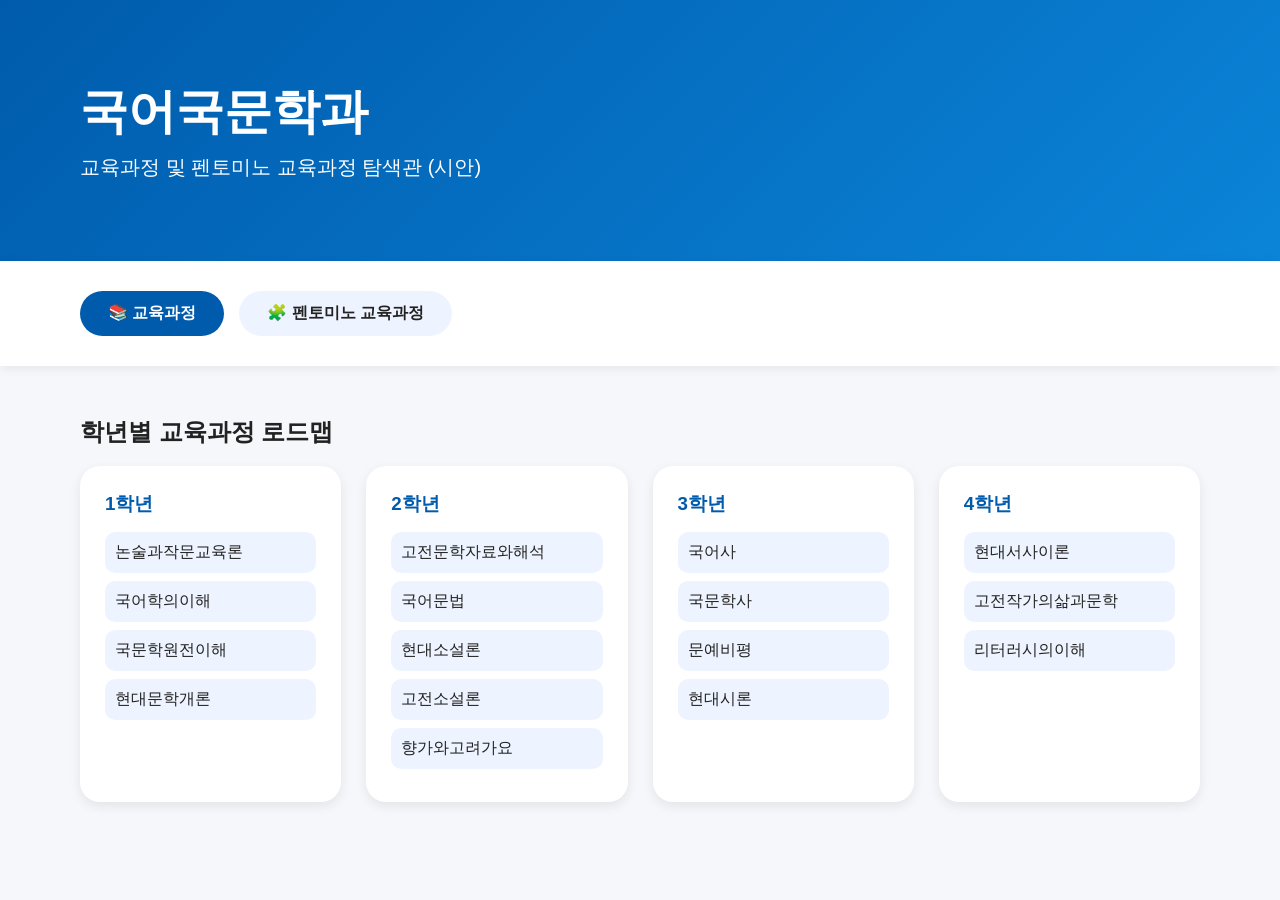
==== commit da363c8e: "Add files via upload" ====
--- a/index.html
+++ b/index.html
@@ -1,8 +1,107 @@
-<!DOCTYPE html><html><head><meta charset="utf-8"><title>국어국문학과</title>
-<style>body{font-family:Arial;padding:60px;background:#f5f7fb} .card{display:inline-block;width:320px;margin:20px;padding:40px;background:white;border-radius:20px;text-decoration:none;color:#222;box-shadow:0 4px 12px rgba(0,0,0,.1)}</style>
-</head><body>
+<!DOCTYPE html>
+<html lang="ko">
+<head>
+<meta charset="UTF-8">
+<meta name="viewport" content="width=device-width, initial-scale=1.0">
+<title>국어국문학과 교육과정 탐색관</title>
+<style>
+*{margin:0;padding:0;box-sizing:border-box;font-family:Pretendard,Arial,sans-serif}
+body{background:#f5f7fb;color:#222}
+.hero{background:linear-gradient(135deg,#005BAC,#0B84D8);color:#fff;padding:80px}
+.hero h1{font-size:48px;margin-bottom:10px}
+.hero p{font-size:20px}
+.tabs{display:flex;gap:15px;padding:30px 80px;background:#fff;box-shadow:0 2px 10px rgba(0,0,0,.08)}
+.tab{padding:12px 28px;border-radius:999px;cursor:pointer;background:#eef4ff;font-weight:600}
+.tab.active{background:#005BAC;color:#fff}
+.section{padding:50px 80px}
+.content{display:none}
+.content.active{display:block}
+.timeline{display:grid;grid-template-columns:repeat(4,1fr);gap:25px}
+.year-card,.module,.track{background:#fff;border-radius:20px;padding:25px;box-shadow:0 4px 12px rgba(0,0,0,.08)}
+.year-card h3{color:#005BAC;margin-bottom:15px}
+.course{background:#eef4ff;padding:10px;margin-bottom:8px;border-radius:10px}
+.module-grid{display:grid;grid-template-columns:repeat(auto-fit,minmax(250px,1fr));gap:20px}
+.track{margin-top:40px}
+.flow{display:flex;align-items:center;justify-content:center;gap:20px;flex-wrap:wrap;margin-top:20px}
+.flow-box{padding:20px;background:#eef4ff;border-radius:15px;min-width:180px;text-align:center;font-weight:bold}
+.arrow{font-size:28px;color:#005BAC}
+</style>
+</head>
+<body>
+<div class="hero">
 <h1>국어국문학과</h1>
-<p>원하는 정보를 선택하세요.</p>
-<a class="card" href="curriculum.html"><h2>📚 기본 교육과정</h2><p>학년별·전공기초·전공필수·전공선택</p></a>
-<a class="card" href="pentomino.html"><h2>🧩 펜토미노 교육과정</h2><p>모듈·트랙·전공설계 로드맵</p></a>
-</body></html>+<p>교육과정 및 펜토미노 교육과정 탐색관 (시안)</p>
+</div>
+
+<div class="tabs">
+<div class="tab active" onclick="showTab('curriculum',this)">📚 교육과정</div>
+<div class="tab" onclick="showTab('pentomino',this)">🧩 펜토미노 교육과정</div>
+</div>
+
+<div id="curriculum" class="content active">
+<section class="section">
+<h2>학년별 교육과정 로드맵</h2><br>
+<div class="timeline">
+<div class="year-card"><h3>1학년</h3>
+<div class="course">논술과작문교육론</div>
+<div class="course">국어학의이해</div>
+<div class="course">국문학원전이해</div>
+<div class="course">현대문학개론</div>
+</div>
+<div class="year-card"><h3>2학년</h3>
+<div class="course">고전문학자료와해석</div>
+<div class="course">국어문법</div>
+<div class="course">현대소설론</div>
+<div class="course">고전소설론</div>
+<div class="course">향가와고려가요</div>
+</div>
+<div class="year-card"><h3>3학년</h3>
+<div class="course">국어사</div>
+<div class="course">국문학사</div>
+<div class="course">문예비평</div>
+<div class="course">현대시론</div>
+</div>
+<div class="year-card"><h3>4학년</h3>
+<div class="course">현대서사이론</div>
+<div class="course">고전작가의삶과문학</div>
+<div class="course">리터러시의이해</div>
+</div>
+</div>
+</section>
+</div>
+
+<div id="pentomino" class="content">
+<section class="section">
+<h2>모듈 구성</h2><br>
+<div class="module-grid">
+<div class="module"><h3>🟦 한국문화기획</h3><ul><li>영상문학의이해</li><li>현대문화와웹문학</li><li>문학주제론</li><li>중세국어의이해</li><li>현대서사이론</li></ul></div>
+<div class="module"><h3>🟨 한국고전문학</h3><ul><li>고전문학자료와해석</li><li>고전소설론</li><li>향가와고려가요</li><li>국문학사</li><li>고전작가의삶과문학</li></ul></div>
+<div class="module"><h3>🟪 한국어언어학</h3><ul><li>국어단어의이해</li><li>국어문법</li><li>국어의말소리</li><li>국어와방언</li><li>국어사</li></ul></div>
+<div class="module"><h3>🟥 한국현대문학</h3><ul><li>현대소설론</li><li>현대문학텍스트읽기</li><li>문예비평</li><li>현대시론</li><li>한국현대문학사</li></ul></div>
+</div>
+
+<div class="track">
+<h2>한국문화기획 트랙 예시</h2>
+<div class="flow">
+<div class="flow-box">한국문화기획 모듈</div>
+<div class="arrow">+</div>
+<div class="flow-box">한국고전문학 모듈</div>
+<div class="arrow">+</div>
+<div class="flow-box">한국어언어학 모듈</div>
+<div class="arrow">+</div>
+<div class="flow-box">한국현대문학 모듈</div>
+</div>
+</div>
+</section>
+</div>
+
+<script>
+function showTab(id,el){
+document.querySelectorAll('.content').forEach(c=>c.classList.remove('active'));
+document.querySelectorAll('.tab').forEach(t=>t.classList.remove('active'));
+document.getElementById(id).classList.add('active');
+el.classList.add('active');
+}
+</script>
+</body>
+</html>
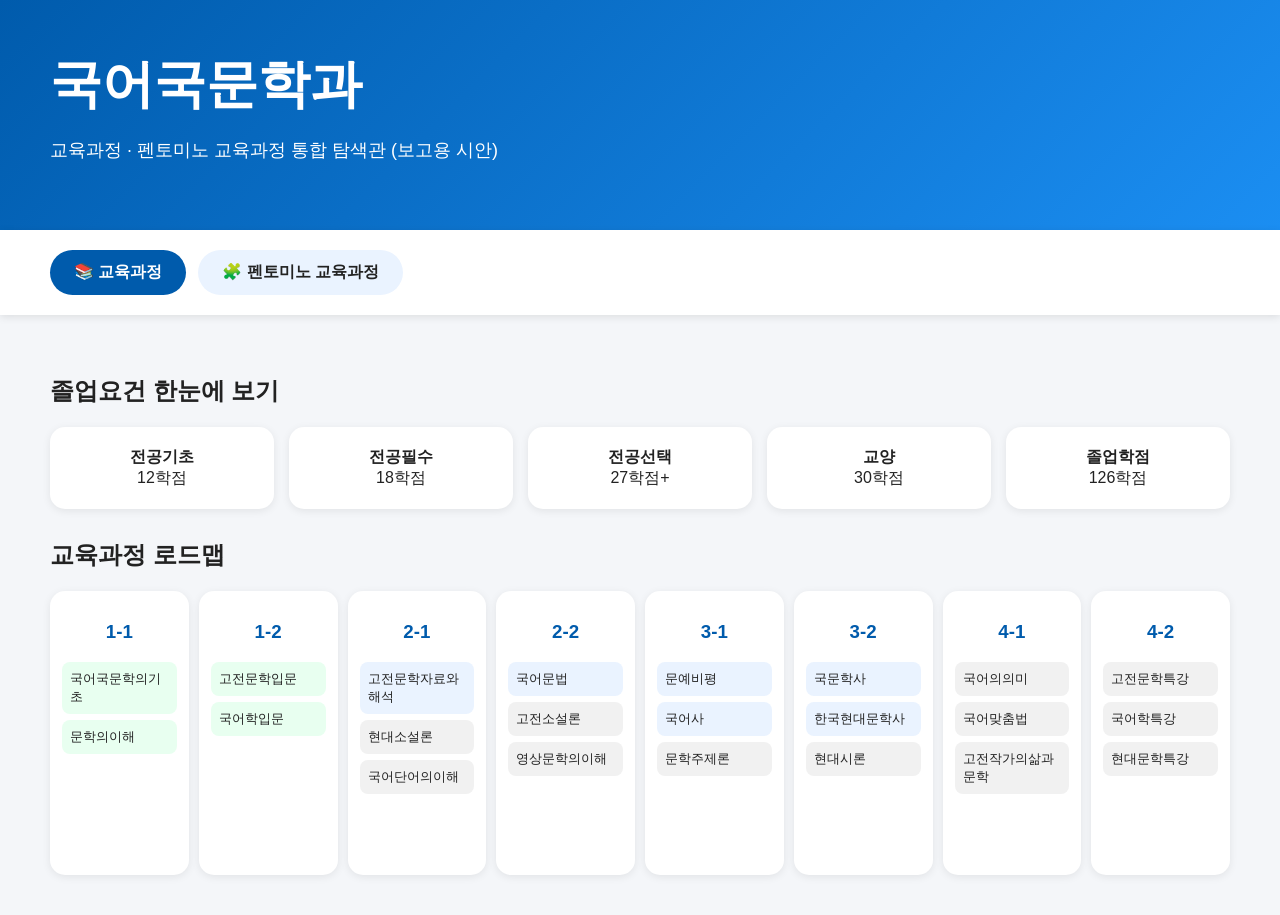
==== commit c2fad1b0: "Add files via upload" ====
--- a/index.html
+++ b/index.html
@@ -1,36 +1,49 @@
+
 <!DOCTYPE html>
 <html lang="ko">
 <head>
-<meta charset="UTF-8">
-<meta name="viewport" content="width=device-width, initial-scale=1.0">
-<title>국어국문학과 교육과정 탐색관</title>
+<meta charset="utf-8">
+<meta name="viewport" content="width=device-width, initial-scale=1">
+<title>국어국문학과 교육과정 탐색관 v3</title>
 <style>
-*{margin:0;padding:0;box-sizing:border-box;font-family:Pretendard,Arial,sans-serif}
-body{background:#f5f7fb;color:#222}
-.hero{background:linear-gradient(135deg,#005BAC,#0B84D8);color:#fff;padding:80px}
-.hero h1{font-size:48px;margin-bottom:10px}
-.hero p{font-size:20px}
-.tabs{display:flex;gap:15px;padding:30px 80px;background:#fff;box-shadow:0 2px 10px rgba(0,0,0,.08)}
-.tab{padding:12px 28px;border-radius:999px;cursor:pointer;background:#eef4ff;font-weight:600}
-.tab.active{background:#005BAC;color:#fff}
-.section{padding:50px 80px}
-.content{display:none}
-.content.active{display:block}
-.timeline{display:grid;grid-template-columns:repeat(4,1fr);gap:25px}
-.year-card,.module,.track{background:#fff;border-radius:20px;padding:25px;box-shadow:0 4px 12px rgba(0,0,0,.08)}
-.year-card h3{color:#005BAC;margin-bottom:15px}
-.course{background:#eef4ff;padding:10px;margin-bottom:8px;border-radius:10px}
-.module-grid{display:grid;grid-template-columns:repeat(auto-fit,minmax(250px,1fr));gap:20px}
-.track{margin-top:40px}
-.flow{display:flex;align-items:center;justify-content:center;gap:20px;flex-wrap:wrap;margin-top:20px}
-.flow-box{padding:20px;background:#eef4ff;border-radius:15px;min-width:180px;text-align:center;font-weight:bold}
-.arrow{font-size:28px;color:#005BAC}
+body{margin:0;font-family:'Pretendard',Arial,sans-serif;background:#f4f6f9;color:#222}
+.hero{background:linear-gradient(135deg,#005bac,#1b8ef2);color:#fff;padding:50px}
+.hero h1{margin:0;font-size:52px}
+.hero p{font-size:18px}
+.tabs{display:flex;gap:12px;padding:20px 50px;background:#fff;box-shadow:0 2px 8px rgba(0,0,0,.1)}
+.tab{padding:12px 24px;border-radius:30px;background:#eaf3ff;cursor:pointer;font-weight:700}
+.tab.active{background:#005bac;color:#fff}
+.panel{display:none;padding:40px 50px}
+.panel.active{display:block}
+.summary{display:grid;grid-template-columns:repeat(5,1fr);gap:15px;margin-bottom:30px}
+.stat{background:#fff;padding:20px;border-radius:15px;text-align:center;box-shadow:0 2px 8px rgba(0,0,0,.08)}
+.roadmap{display:grid;grid-template-columns:repeat(8,1fr);gap:10px}
+.sem{background:#fff;border-radius:15px;padding:12px;min-height:260px;box-shadow:0 2px 8px rgba(0,0,0,.08)}
+.sem h3{text-align:center;color:#005bac}
+.course{padding:8px;border-radius:8px;margin:6px 0;font-size:13px}
+.basic{background:#e8fff0}
+.required{background:#eaf3ff}
+.elective{background:#f1f1f1}
+
+.module{background:#fff;border-radius:18px;padding:20px;margin-bottom:20px;box-shadow:0 2px 8px rgba(0,0,0,.08)}
+.module h3{color:#005bac}
+table{width:100%;border-collapse:collapse}
+th,td{border:1px solid #ddd;padding:8px;font-size:14px}
+th{background:#005bac;color:#fff}
+
+.trackbox{background:#fff;border-radius:18px;padding:20px;box-shadow:0 2px 8px rgba(0,0,0,.08)}
+.trackA{border-left:8px solid #005bac}
+.trackB{border-left:8px solid #00a0e9}
+
+.pento-roadmap{overflow:auto;background:#fff;padding:20px;border-radius:18px;box-shadow:0 2px 8px rgba(0,0,0,.08)}
+.pento-roadmap table td{text-align:center;height:60px}
 </style>
 </head>
 <body>
+
 <div class="hero">
 <h1>국어국문학과</h1>
-<p>교육과정 및 펜토미노 교육과정 탐색관 (시안)</p>
+<p>교육과정 · 펜토미노 교육과정 통합 탐색관 (보고용 시안)</p>
 </div>
 
 <div class="tabs">
@@ -38,70 +51,140 @@
 <div class="tab" onclick="showTab('pentomino',this)">🧩 펜토미노 교육과정</div>
 </div>
 
-<div id="curriculum" class="content active">
-<section class="section">
-<h2>학년별 교육과정 로드맵</h2><br>
-<div class="timeline">
-<div class="year-card"><h3>1학년</h3>
-<div class="course">논술과작문교육론</div>
-<div class="course">국어학의이해</div>
-<div class="course">국문학원전이해</div>
-<div class="course">현대문학개론</div>
+<div id="curriculum" class="panel active">
+<h2>졸업요건 한눈에 보기</h2>
+<div class="summary">
+<div class="stat"><b>전공기초</b><br>12학점</div>
+<div class="stat"><b>전공필수</b><br>18학점</div>
+<div class="stat"><b>전공선택</b><br>27학점+</div>
+<div class="stat"><b>교양</b><br>30학점</div>
+<div class="stat"><b>졸업학점</b><br>126학점</div>
 </div>
-<div class="year-card"><h3>2학년</h3>
-<div class="course">고전문학자료와해석</div>
-<div class="course">국어문법</div>
-<div class="course">현대소설론</div>
-<div class="course">고전소설론</div>
-<div class="course">향가와고려가요</div>
+
+<h2>교육과정 로드맵</h2>
+<div class="roadmap">
+<div class="sem"><h3>1-1</h3>
+<div class="course basic">국어국문학의기초</div>
+<div class="course basic">문학의이해</div>
 </div>
-<div class="year-card"><h3>3학년</h3>
-<div class="course">국어사</div>
-<div class="course">국문학사</div>
-<div class="course">문예비평</div>
-<div class="course">현대시론</div>
+
+<div class="sem"><h3>1-2</h3>
+<div class="course basic">고전문학입문</div>
+<div class="course basic">국어학입문</div>
 </div>
-<div class="year-card"><h3>4학년</h3>
-<div class="course">현대서사이론</div>
-<div class="course">고전작가의삶과문학</div>
-<div class="course">리터러시의이해</div>
+
+<div class="sem"><h3>2-1</h3>
+<div class="course required">고전문학자료와해석</div>
+<div class="course elective">현대소설론</div>
+<div class="course elective">국어단어의이해</div>
+</div>
+
+<div class="sem"><h3>2-2</h3>
+<div class="course required">국어문법</div>
+<div class="course elective">고전소설론</div>
+<div class="course elective">영상문학의이해</div>
+</div>
+
+<div class="sem"><h3>3-1</h3>
+<div class="course required">문예비평</div>
+<div class="course required">국어사</div>
+<div class="course elective">문학주제론</div>
+</div>
+
+<div class="sem"><h3>3-2</h3>
+<div class="course required">국문학사</div>
+<div class="course required">한국현대문학사</div>
+<div class="course elective">현대시론</div>
+</div>
+
+<div class="sem"><h3>4-1</h3>
+<div class="course elective">국어의의미</div>
+<div class="course elective">국어맞춤법</div>
+<div class="course elective">고전작가의삶과문학</div>
+</div>
+
+<div class="sem"><h3>4-2</h3>
+<div class="course elective">고전문학특강</div>
+<div class="course elective">국어학특강</div>
+<div class="course elective">현대문학특강</div>
 </div>
 </div>
-</section>
 </div>
 
-<div id="pentomino" class="content">
-<section class="section">
-<h2>모듈 구성</h2><br>
-<div class="module-grid">
-<div class="module"><h3>🟦 한국문화기획</h3><ul><li>영상문학의이해</li><li>현대문화와웹문학</li><li>문학주제론</li><li>중세국어의이해</li><li>현대서사이론</li></ul></div>
-<div class="module"><h3>🟨 한국고전문학</h3><ul><li>고전문학자료와해석</li><li>고전소설론</li><li>향가와고려가요</li><li>국문학사</li><li>고전작가의삶과문학</li></ul></div>
-<div class="module"><h3>🟪 한국어언어학</h3><ul><li>국어단어의이해</li><li>국어문법</li><li>국어의말소리</li><li>국어와방언</li><li>국어사</li></ul></div>
-<div class="module"><h3>🟥 한국현대문학</h3><ul><li>현대소설론</li><li>현대문학텍스트읽기</li><li>문예비평</li><li>현대시론</li><li>한국현대문학사</li></ul></div>
+<div id="pentomino" class="panel">
+<h2>모듈 구성</h2>
+
+<div class="module">
+<h3>ⓐ 한국문화기획 모듈</h3>
+<p>영상문학의이해 · 현대문화와웹문학 · 문학주제론 · 중세국어의이해 · 현대서사이론</p>
 </div>
 
-<div class="track">
-<h2>한국문화기획 트랙 예시</h2>
-<div class="flow">
-<div class="flow-box">한국문화기획 모듈</div>
-<div class="arrow">+</div>
-<div class="flow-box">한국고전문학 모듈</div>
-<div class="arrow">+</div>
-<div class="flow-box">한국어언어학 모듈</div>
-<div class="arrow">+</div>
-<div class="flow-box">한국현대문학 모듈</div>
+<div class="module">
+<h3>ⓑ 트랜스로컬 한국학 모듈</h3>
+<p>시조와가사 · 동아시아의문학과문화 · 외국어로서의한국어 · 국어맞춤법</p>
 </div>
+
+<div class="module">
+<h3>ⓒ 한국고전문학 모듈</h3>
+<p>고전문학자료와해석 · 고전소설론 · 향가와고려가요 · 국문학사 · 고전작가의삶과문학</p>
 </div>
-</section>
+
+<div class="module">
+<h3>ⓓ 한국어언어학 모듈</h3>
+<p>국어단어의이해 · 국어문법 · 국어의말소리 · 국어와방언 · 국어사</p>
+</div>
+
+<div class="module">
+<h3>ⓔ 한국현대문학 모듈</h3>
+<p>현대소설론 · 현대문학텍스트읽기 · 문예비평 · 현대시론 · 한국현대문학사</p>
+</div>
+
+<h2>트랙 구성</h2>
+
+<div class="trackbox trackA">
+<h3>A. 한국문화기획 트랙</h3>
+<p>필수 : 한국문화기획 모듈(15학점)</p>
+<p>선택 : 한국고전문학 · 한국어언어학 · 한국현대문학 모듈</p>
+</div><br>
+
+<div class="trackbox trackB">
+<h3>B. 트랜스로컬 한국학 트랙</h3>
+<p>필수 : 트랜스로컬 한국학 모듈(15학점)</p>
+<p>선택 : 한국고전문학 · 한국어언어학 · 한국현대문학 모듈</p>
+</div>
+
+<h2 style="margin-top:30px">펜토미노 교육과정 로드맵</h2>
+<div class="pento-roadmap">
+<table>
+<tr><th>트랙</th><th>2-1</th><th>2-2</th><th>3-1</th><th>3-2</th><th>4-1</th></tr>
+<tr>
+<td>한국문화기획</td>
+<td>고전문학자료와해석<br>국어단어의이해<br>현대소설론</td>
+<td>현대문화와웹문학<br>영상문학의이해<br>국어문법</td>
+<td>문학주제론<br>국어사<br>문예비평</td>
+<td>중세국어의이해<br>국문학사<br>현대시론</td>
+<td>현대서사이론<br>고전작가의삶과문학</td>
+</tr>
+<tr>
+<td>트랜스로컬한국학</td>
+<td>고전문학자료와해석<br>국어단어의이해<br>현대소설론</td>
+<td>고전소설론<br>향가와고려가요<br>국어문법</td>
+<td>시조와가사<br>동아시아문학과문화<br>문예비평</td>
+<td>외국어로서의한국어<br>국문학사<br>현대시론</td>
+<td>국어맞춤법<br>동아시아문학과문화<br>고전작가의삶과문학</td>
+</tr>
+</table>
+</div>
+
 </div>
 
 <script>
 function showTab(id,el){
-document.querySelectorAll('.content').forEach(c=>c.classList.remove('active'));
-document.querySelectorAll('.tab').forEach(t=>t.classList.remove('active'));
+document.querySelectorAll('.panel').forEach(x=>x.classList.remove('active'));
+document.querySelectorAll('.tab').forEach(x=>x.classList.remove('active'));
 document.getElementById(id).classList.add('active');
 el.classList.add('active');
 }
 </script>
 </body>
-</html>+</html>
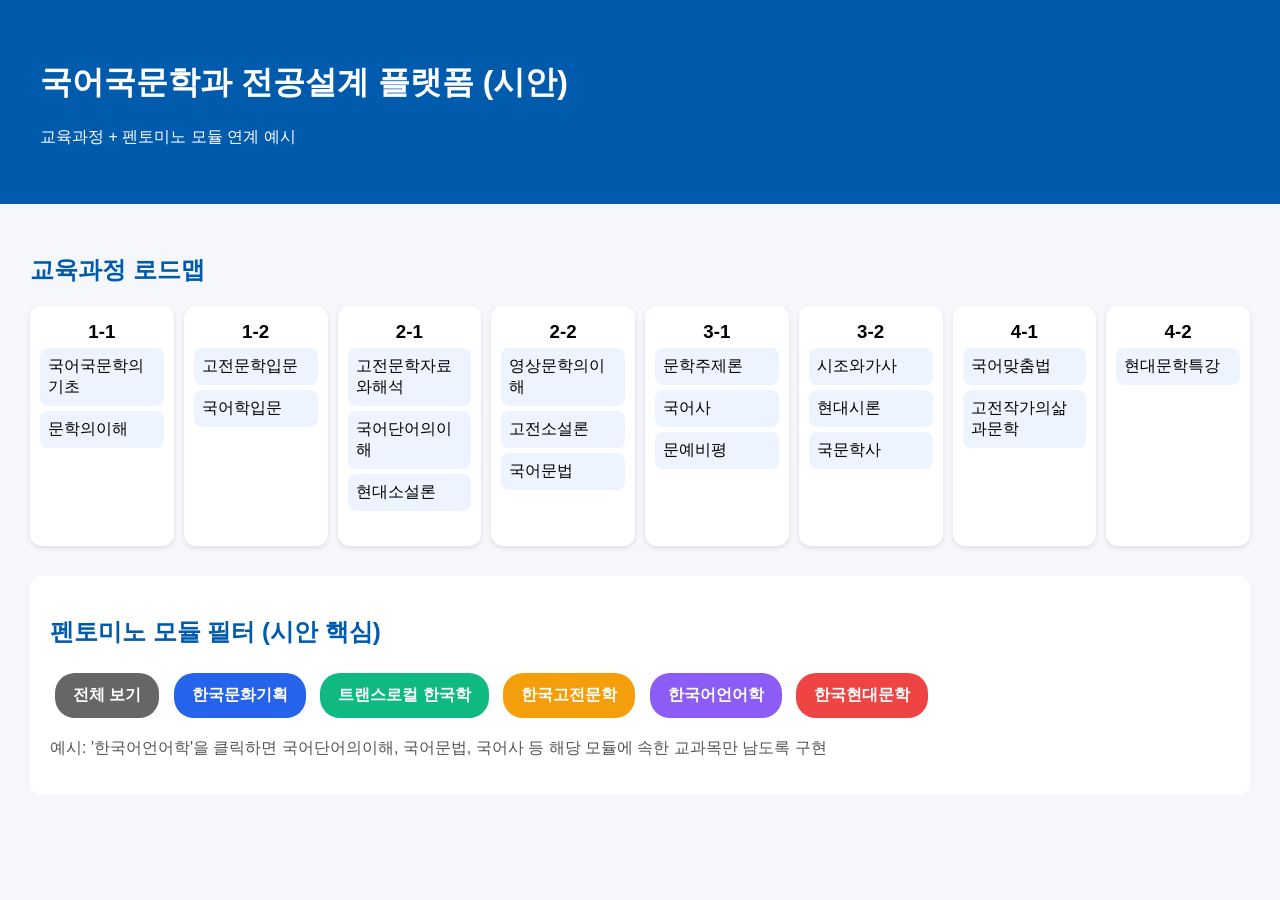
==== commit ecb2d70e: "Add files via upload" ====
--- a/index.html
+++ b/index.html
@@ -2,189 +2,133 @@
 <!DOCTYPE html>
 <html lang="ko">
 <head>
-<meta charset="utf-8">
-<meta name="viewport" content="width=device-width, initial-scale=1">
-<title>국어국문학과 교육과정 탐색관 v3</title>
+<meta charset="UTF-8">
+<title>국어국문학과 전공설계 시안</title>
 <style>
-body{margin:0;font-family:'Pretendard',Arial,sans-serif;background:#f4f6f9;color:#222}
-.hero{background:linear-gradient(135deg,#005bac,#1b8ef2);color:#fff;padding:50px}
-.hero h1{margin:0;font-size:52px}
-.hero p{font-size:18px}
-.tabs{display:flex;gap:12px;padding:20px 50px;background:#fff;box-shadow:0 2px 8px rgba(0,0,0,.1)}
-.tab{padding:12px 24px;border-radius:30px;background:#eaf3ff;cursor:pointer;font-weight:700}
-.tab.active{background:#005bac;color:#fff}
-.panel{display:none;padding:40px 50px}
-.panel.active{display:block}
-.summary{display:grid;grid-template-columns:repeat(5,1fr);gap:15px;margin-bottom:30px}
-.stat{background:#fff;padding:20px;border-radius:15px;text-align:center;box-shadow:0 2px 8px rgba(0,0,0,.08)}
+body{font-family:Arial,sans-serif;margin:0;background:#f5f7fb}
+header{background:#005BAC;color:white;padding:40px}
+.container{padding:30px}
+h2{color:#005BAC}
 .roadmap{display:grid;grid-template-columns:repeat(8,1fr);gap:10px}
-.sem{background:#fff;border-radius:15px;padding:12px;min-height:260px;box-shadow:0 2px 8px rgba(0,0,0,.08)}
-.sem h3{text-align:center;color:#005bac}
-.course{padding:8px;border-radius:8px;margin:6px 0;font-size:13px}
-.basic{background:#e8fff0}
-.required{background:#eaf3ff}
-.elective{background:#f1f1f1}
-
-.module{background:#fff;border-radius:18px;padding:20px;margin-bottom:20px;box-shadow:0 2px 8px rgba(0,0,0,.08)}
-.module h3{color:#005bac}
-table{width:100%;border-collapse:collapse}
-th,td{border:1px solid #ddd;padding:8px;font-size:14px}
-th{background:#005bac;color:#fff}
-
-.trackbox{background:#fff;border-radius:18px;padding:20px;box-shadow:0 2px 8px rgba(0,0,0,.08)}
-.trackA{border-left:8px solid #005bac}
-.trackB{border-left:8px solid #00a0e9}
-
-.pento-roadmap{overflow:auto;background:#fff;padding:20px;border-radius:18px;box-shadow:0 2px 8px rgba(0,0,0,.08)}
-.pento-roadmap table td{text-align:center;height:60px}
+.sem{background:white;border-radius:12px;padding:10px;min-height:220px;box-shadow:0 2px 5px rgba(0,0,0,.1)}
+.sem h3{text-align:center;margin:5px}
+.course{padding:8px;border-radius:8px;margin:5px 0;background:#eef4ff}
+.filter-area{margin-top:30px;background:white;padding:20px;border-radius:12px}
+.filter-btn{
+display:inline-block;
+padding:12px 18px;
+margin:5px;
+border-radius:20px;
+cursor:pointer;
+font-weight:bold;
+}
+.all{background:#666;color:white}
+.a{background:#2563eb;color:white}
+.b{background:#10b981;color:white}
+.c{background:#f59e0b;color:white}
+.d{background:#8b5cf6;color:white}
+.e{background:#ef4444;color:white}
+.note{margin-top:15px;color:#555}
 </style>
 </head>
 <body>
 
-<div class="hero">
-<h1>국어국문학과</h1>
-<p>교육과정 · 펜토미노 교육과정 통합 탐색관 (보고용 시안)</p>
-</div>
+<header>
+<h1>국어국문학과 전공설계 플랫폼 (시안)</h1>
+<p>교육과정 + 펜토미노 모듈 연계 예시</p>
+</header>
 
-<div class="tabs">
-<div class="tab active" onclick="showTab('curriculum',this)">📚 교육과정</div>
-<div class="tab" onclick="showTab('pentomino',this)">🧩 펜토미노 교육과정</div>
-</div>
-
-<div id="curriculum" class="panel active">
-<h2>졸업요건 한눈에 보기</h2>
-<div class="summary">
-<div class="stat"><b>전공기초</b><br>12학점</div>
-<div class="stat"><b>전공필수</b><br>18학점</div>
-<div class="stat"><b>전공선택</b><br>27학점+</div>
-<div class="stat"><b>교양</b><br>30학점</div>
-<div class="stat"><b>졸업학점</b><br>126학점</div>
-</div>
+<div class="container">
 
 <h2>교육과정 로드맵</h2>
+
 <div class="roadmap">
+
 <div class="sem"><h3>1-1</h3>
-<div class="course basic">국어국문학의기초</div>
-<div class="course basic">문학의이해</div>
+<div class="course">국어국문학의기초</div>
+<div class="course">문학의이해</div>
 </div>
 
 <div class="sem"><h3>1-2</h3>
-<div class="course basic">고전문학입문</div>
-<div class="course basic">국어학입문</div>
+<div class="course">고전문학입문</div>
+<div class="course">국어학입문</div>
 </div>
 
 <div class="sem"><h3>2-1</h3>
-<div class="course required">고전문학자료와해석</div>
-<div class="course elective">현대소설론</div>
-<div class="course elective">국어단어의이해</div>
+<div class="course module-c">고전문학자료와해석</div>
+<div class="course module-d">국어단어의이해</div>
+<div class="course module-e">현대소설론</div>
 </div>
 
 <div class="sem"><h3>2-2</h3>
-<div class="course required">국어문법</div>
-<div class="course elective">고전소설론</div>
-<div class="course elective">영상문학의이해</div>
+<div class="course module-a">영상문학의이해</div>
+<div class="course module-c">고전소설론</div>
+<div class="course module-d">국어문법</div>
 </div>
 
 <div class="sem"><h3>3-1</h3>
-<div class="course required">문예비평</div>
-<div class="course required">국어사</div>
-<div class="course elective">문학주제론</div>
+<div class="course module-a">문학주제론</div>
+<div class="course module-d">국어사</div>
+<div class="course module-e">문예비평</div>
 </div>
 
 <div class="sem"><h3>3-2</h3>
-<div class="course required">국문학사</div>
-<div class="course required">한국현대문학사</div>
-<div class="course elective">현대시론</div>
+<div class="course module-b">시조와가사</div>
+<div class="course module-e">현대시론</div>
+<div class="course module-c">국문학사</div>
 </div>
 
 <div class="sem"><h3>4-1</h3>
-<div class="course elective">국어의의미</div>
-<div class="course elective">국어맞춤법</div>
-<div class="course elective">고전작가의삶과문학</div>
+<div class="course module-b">국어맞춤법</div>
+<div class="course module-c">고전작가의삶과문학</div>
 </div>
 
 <div class="sem"><h3>4-2</h3>
-<div class="course elective">고전문학특강</div>
-<div class="course elective">국어학특강</div>
-<div class="course elective">현대문학특강</div>
-</div>
-</div>
+<div class="course">현대문학특강</div>
 </div>
 
-<div id="pentomino" class="panel">
-<h2>모듈 구성</h2>
-
-<div class="module">
-<h3>ⓐ 한국문화기획 모듈</h3>
-<p>영상문학의이해 · 현대문화와웹문학 · 문학주제론 · 중세국어의이해 · 현대서사이론</p>
 </div>
 
-<div class="module">
-<h3>ⓑ 트랜스로컬 한국학 모듈</h3>
-<p>시조와가사 · 동아시아의문학과문화 · 외국어로서의한국어 · 국어맞춤법</p>
-</div>
+<div class="filter-area">
 
-<div class="module">
-<h3>ⓒ 한국고전문학 모듈</h3>
-<p>고전문학자료와해석 · 고전소설론 · 향가와고려가요 · 국문학사 · 고전작가의삶과문학</p>
-</div>
+<h2>펜토미노 모듈 필터 (시안 핵심)</h2>
 
-<div class="module">
-<h3>ⓓ 한국어언어학 모듈</h3>
-<p>국어단어의이해 · 국어문법 · 국어의말소리 · 국어와방언 · 국어사</p>
-</div>
+<div class="filter-btn all" onclick="filterModule('all')">전체 보기</div>
+<div class="filter-btn a" onclick="filterModule('a')">한국문화기획</div>
+<div class="filter-btn b" onclick="filterModule('b')">트랜스로컬 한국학</div>
+<div class="filter-btn c" onclick="filterModule('c')">한국고전문학</div>
+<div class="filter-btn d" onclick="filterModule('d')">한국어언어학</div>
+<div class="filter-btn e" onclick="filterModule('e')">한국현대문학</div>
 
-<div class="module">
-<h3>ⓔ 한국현대문학 모듈</h3>
-<p>현대소설론 · 현대문학텍스트읽기 · 문예비평 · 현대시론 · 한국현대문학사</p>
-</div>
+<p class="note">
+예시: '한국어언어학'을 클릭하면 국어단어의이해, 국어문법, 국어사 등 해당 모듈에 속한 교과목만 남도록 구현
+</p>
 
-<h2>트랙 구성</h2>
-
-<div class="trackbox trackA">
-<h3>A. 한국문화기획 트랙</h3>
-<p>필수 : 한국문화기획 모듈(15학점)</p>
-<p>선택 : 한국고전문학 · 한국어언어학 · 한국현대문학 모듈</p>
-</div><br>
-
-<div class="trackbox trackB">
-<h3>B. 트랜스로컬 한국학 트랙</h3>
-<p>필수 : 트랜스로컬 한국학 모듈(15학점)</p>
-<p>선택 : 한국고전문학 · 한국어언어학 · 한국현대문학 모듈</p>
-</div>
-
-<h2 style="margin-top:30px">펜토미노 교육과정 로드맵</h2>
-<div class="pento-roadmap">
-<table>
-<tr><th>트랙</th><th>2-1</th><th>2-2</th><th>3-1</th><th>3-2</th><th>4-1</th></tr>
-<tr>
-<td>한국문화기획</td>
-<td>고전문학자료와해석<br>국어단어의이해<br>현대소설론</td>
-<td>현대문화와웹문학<br>영상문학의이해<br>국어문법</td>
-<td>문학주제론<br>국어사<br>문예비평</td>
-<td>중세국어의이해<br>국문학사<br>현대시론</td>
-<td>현대서사이론<br>고전작가의삶과문학</td>
-</tr>
-<tr>
-<td>트랜스로컬한국학</td>
-<td>고전문학자료와해석<br>국어단어의이해<br>현대소설론</td>
-<td>고전소설론<br>향가와고려가요<br>국어문법</td>
-<td>시조와가사<br>동아시아문학과문화<br>문예비평</td>
-<td>외국어로서의한국어<br>국문학사<br>현대시론</td>
-<td>국어맞춤법<br>동아시아문학과문화<br>고전작가의삶과문학</td>
-</tr>
-</table>
 </div>
 
 </div>
 
 <script>
-function showTab(id,el){
-document.querySelectorAll('.panel').forEach(x=>x.classList.remove('active'));
-document.querySelectorAll('.tab').forEach(x=>x.classList.remove('active'));
-document.getElementById(id).classList.add('active');
-el.classList.add('active');
+function filterModule(module){
+const courses=document.querySelectorAll('.course');
+
+courses.forEach(c=>{
+if(module==='all'){
+c.style.opacity='1';
+return;
+}
+
+if(c.classList.contains('module-'+module)){
+c.style.opacity='1';
+c.style.transform='scale(1.03)';
+}
+else if(c.className.includes('module-')){
+c.style.opacity='0.15';
+c.style.transform='scale(1)';
+}
+});
 }
 </script>
+
 </body>
 </html>
